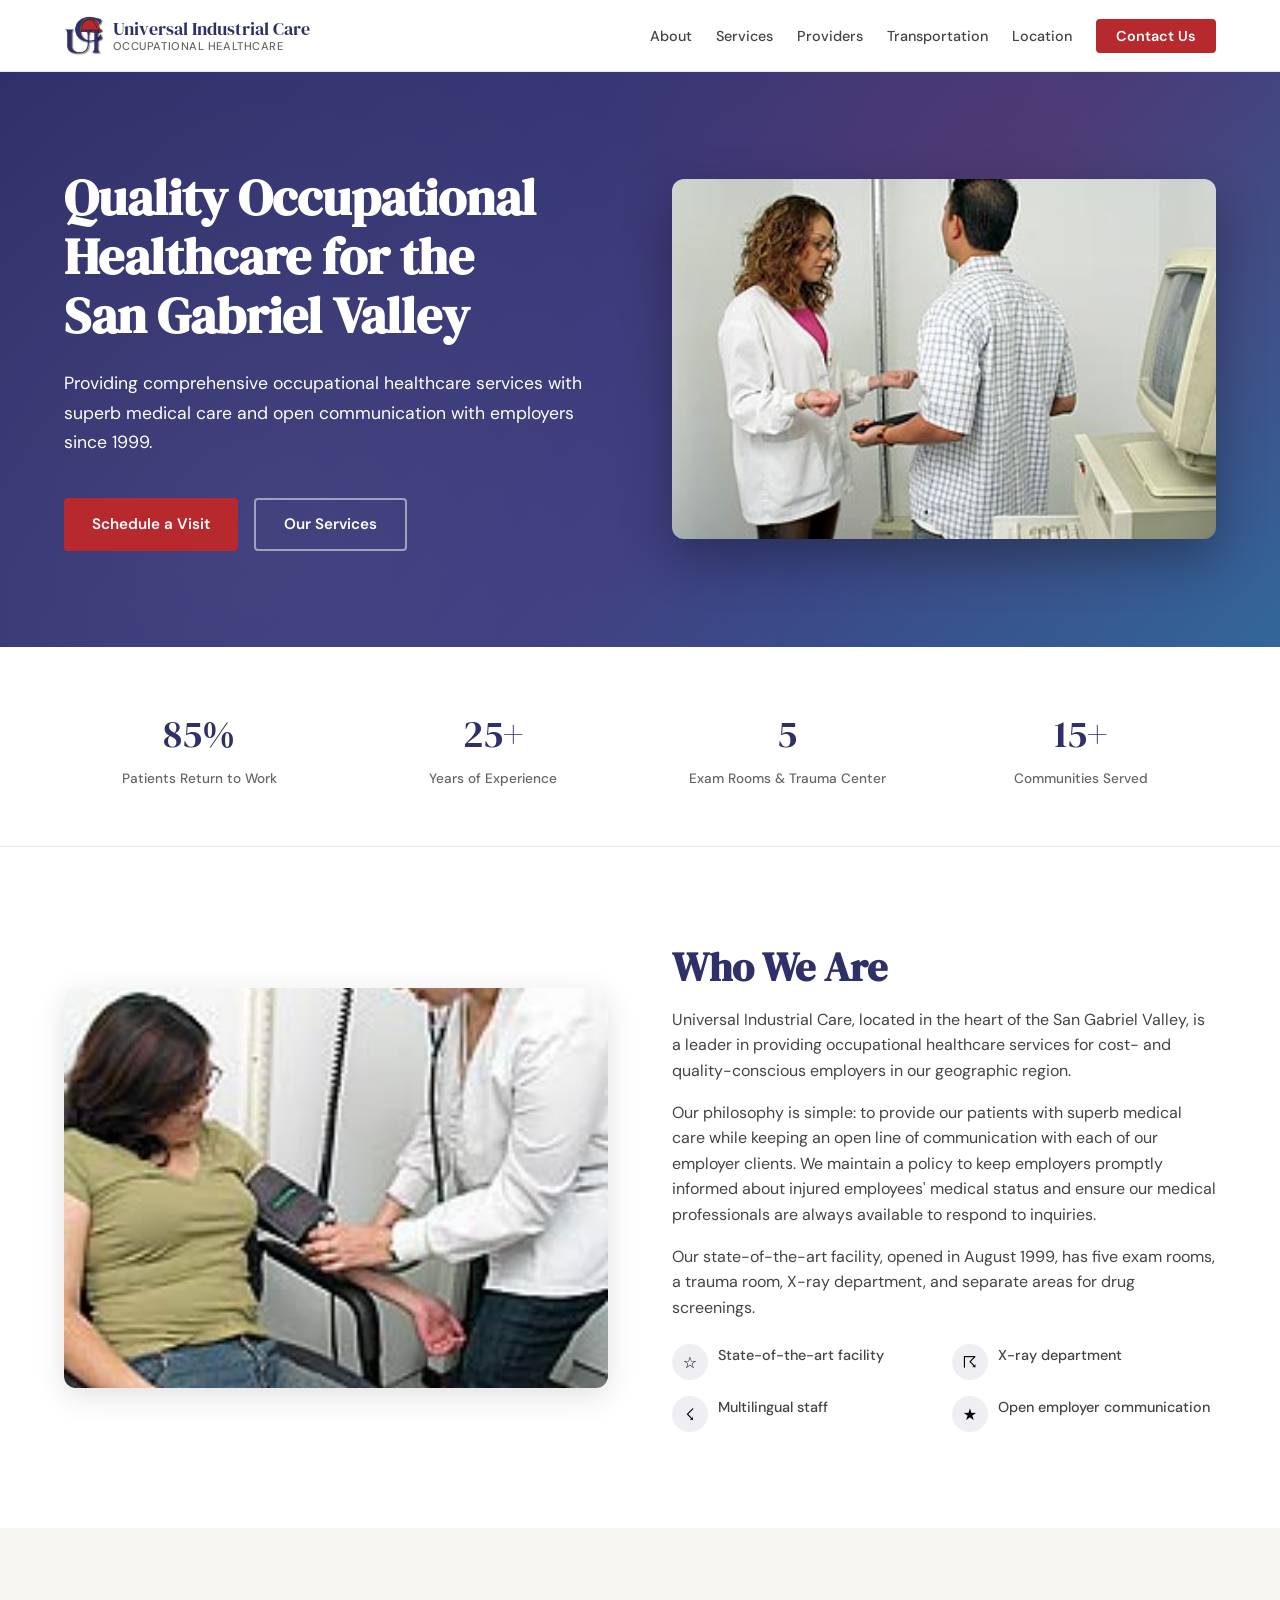
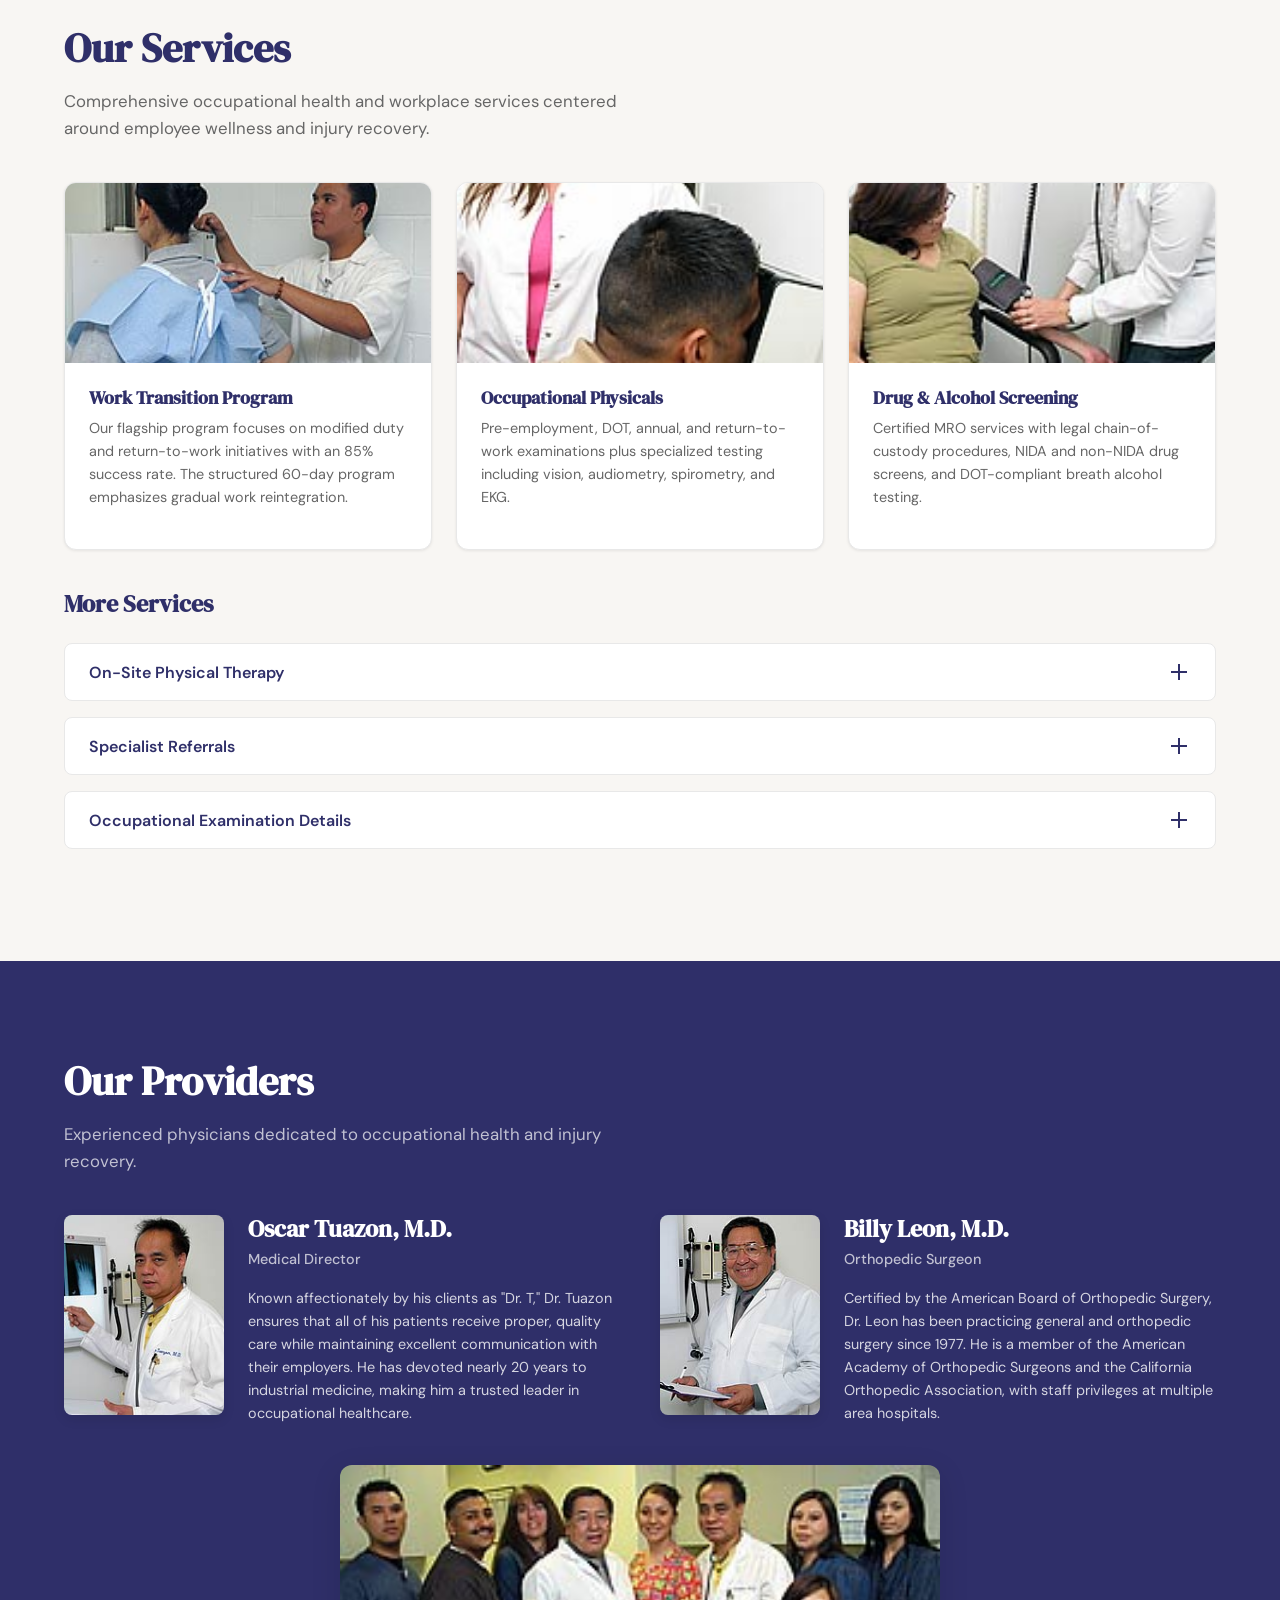
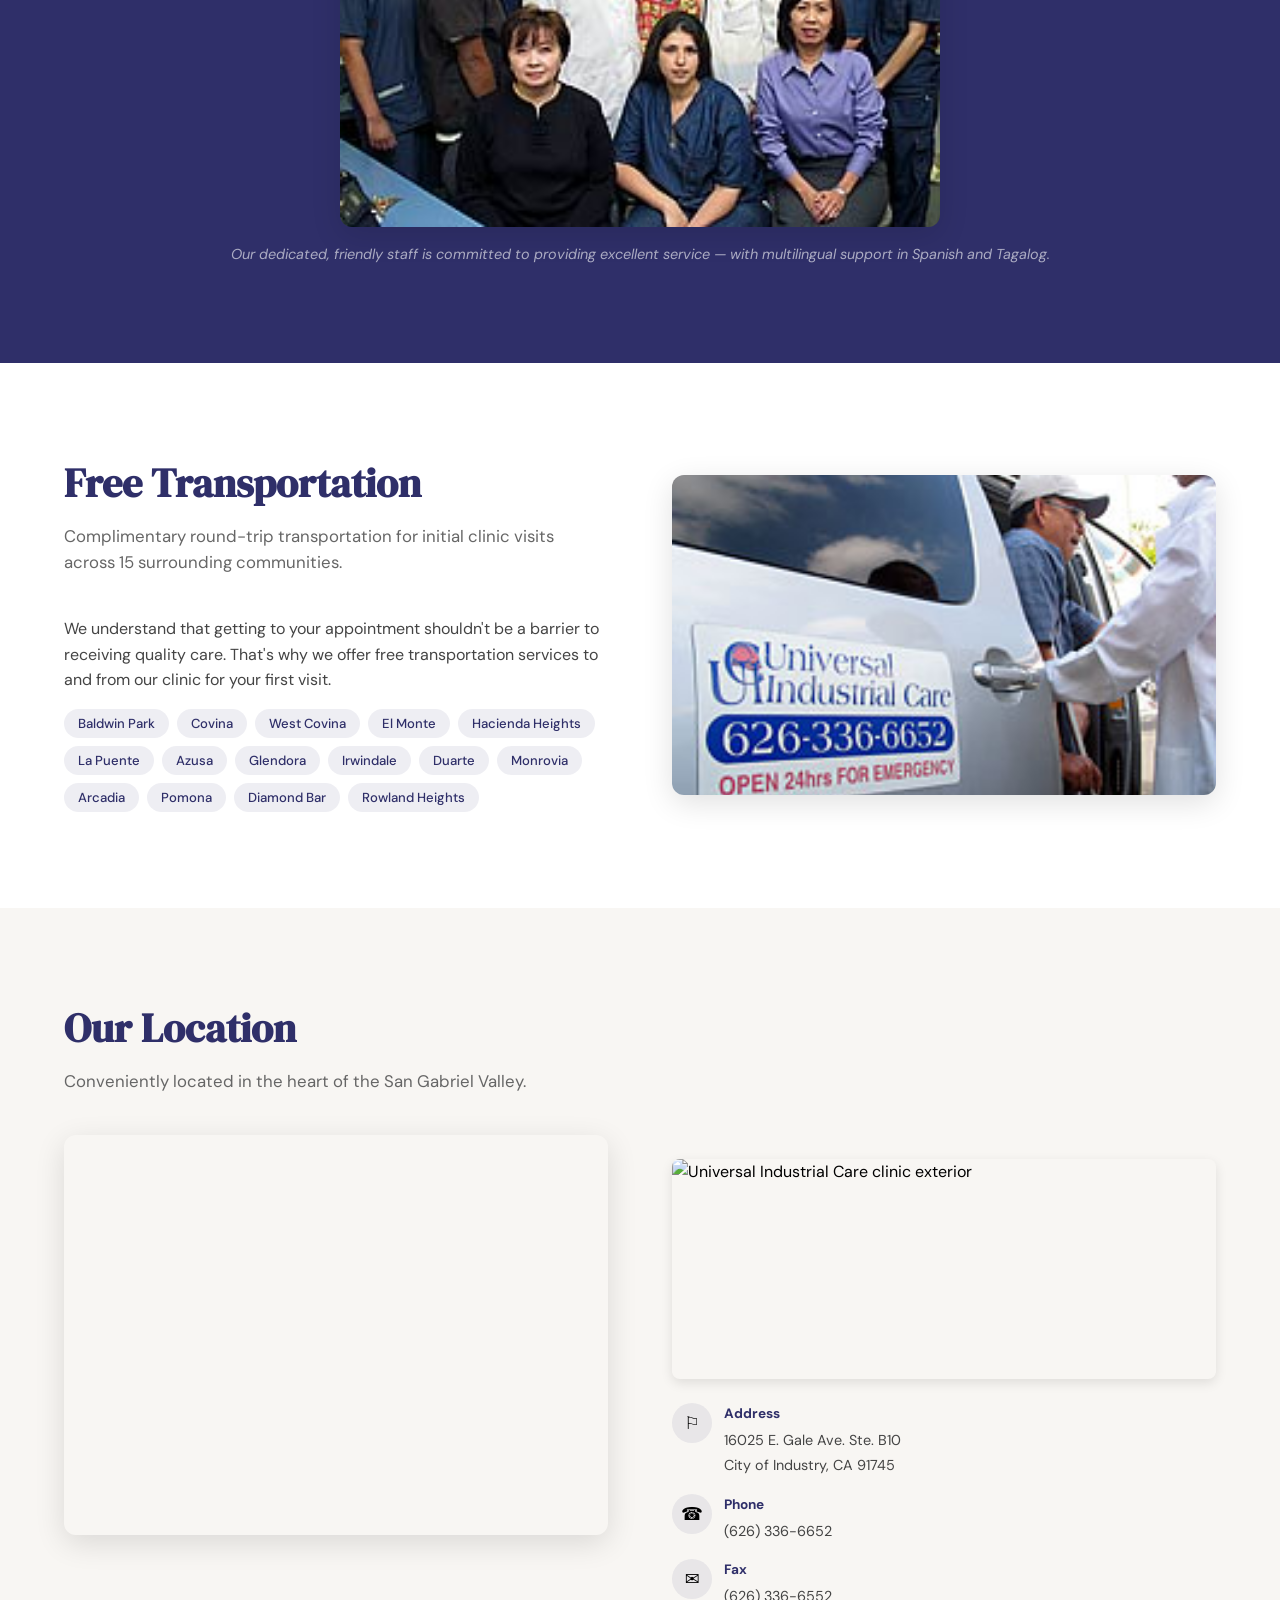
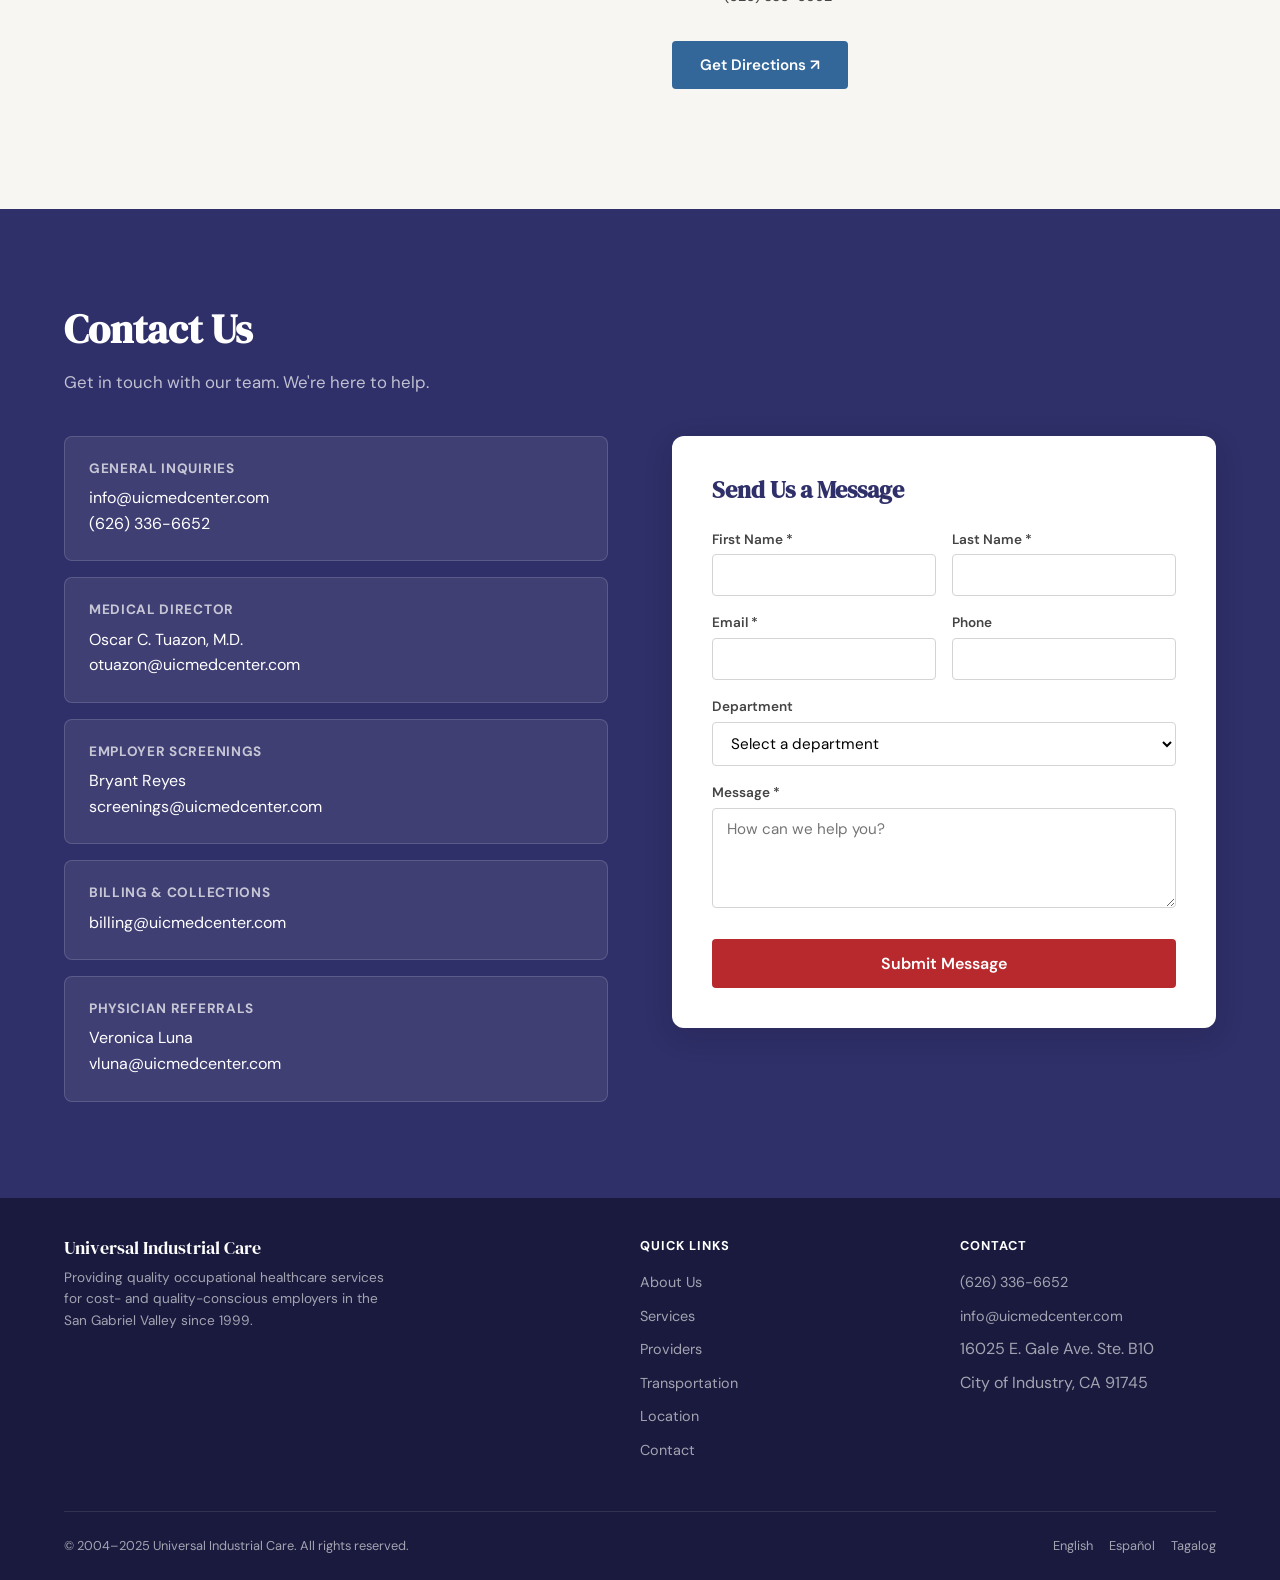
==== uic_static3/index.html @ d84a7191 "4th design" ====
<!DOCTYPE html>
<html lang="en">
<head>
  <meta charset="UTF-8">
  <meta name="viewport" content="width=device-width, initial-scale=1.0">
  <title>Universal Industrial Care | Occupational Healthcare in the San Gabriel Valley</title>
  <link rel="preconnect" href="https://fonts.googleapis.com">
  <link rel="preconnect" href="https://fonts.gstatic.com" crossorigin>
  <link href="https://fonts.googleapis.com/css2?family=DM+Serif+Display&family=DM+Sans:ital,wght@0,400;0,500;0,600;0,700;1,400&display=swap" rel="stylesheet">
  <style>
    /* ── Design Tokens ── */
    :root {
      --color-purple: #2F2F69;
      --color-purple-light: #3d3d80;
      --color-red: #B8292E;
      --color-red-hover: #9a2226;
      --color-blue: #336699;
      --color-blue-hover: #2a5580;
      --color-black: #000000;
      --color-white: #FFFFFF;
      --color-cream: #F8F6F3;
      --color-gray-50: #FAFAFA;
      --color-gray-100: #F5F5F5;
      --color-gray-200: #E8E8E8;
      --color-gray-300: #D4D4D4;
      --color-gray-600: #666666;
      --color-gray-700: #444444;

      --font-display: 'DM Serif Display', Georgia, serif;
      --font-body: 'DM Sans', system-ui, sans-serif;

      --space-xs: 0.5rem;
      --space-sm: 1rem;
      --space-md: 1.5rem;
      --space-lg: 2.5rem;
      --space-xl: 4rem;
      --space-2xl: 6rem;

      --radius-sm: 4px;
      --radius-md: 8px;
      --radius-lg: 12px;

      --shadow-sm: 0 1px 3px rgba(0,0,0,0.08);
      --shadow-md: 0 4px 12px rgba(0,0,0,0.1);
      --shadow-lg: 0 8px 30px rgba(0,0,0,0.12);

      --max-width: 1200px;
      --header-height: 72px;
    }

    /* ── Reset & Base ── */
    *, *::before, *::after { box-sizing: border-box; margin: 0; padding: 0; }

    html {
      scroll-behavior: smooth;
      scroll-padding-top: var(--header-height);
    }

    body {
      font-family: var(--font-body);
      color: var(--color-black);
      line-height: 1.6;
      background: var(--color-white);
      -webkit-font-smoothing: antialiased;
    }

    img { max-width: 100%; height: auto; display: block; }
    a { color: var(--color-blue); text-decoration: none; }
    a:hover { text-decoration: underline; }

    .container {
      max-width: var(--max-width);
      margin: 0 auto;
      padding: 0 var(--space-md);
    }

    /* ── Typography ── */
    h1, h2, h3, h4 {
      font-family: var(--font-display);
      color: var(--color-purple);
      line-height: 1.2;
    }

    h2 {
      font-size: clamp(1.75rem, 4vw, 2.5rem);
      margin-bottom: var(--space-sm);
    }

    h3 {
      font-size: clamp(1.25rem, 2.5vw, 1.5rem);
      margin-bottom: var(--space-xs);
    }

    .section-subtitle {
      color: var(--color-gray-600);
      font-size: 1.05rem;
      max-width: 600px;
      margin-bottom: var(--space-lg);
    }

    /* ── Scroll Animations ── */
    .reveal {
      opacity: 0;
      transform: translateY(24px);
      transition: opacity 0.7s ease, transform 0.7s ease;
    }

    .reveal.visible {
      opacity: 1;
      transform: translateY(0);
    }

    .reveal-delay-1 { transition-delay: 0.1s; }
    .reveal-delay-2 { transition-delay: 0.2s; }
    .reveal-delay-3 { transition-delay: 0.3s; }
    .reveal-delay-4 { transition-delay: 0.4s; }

    /* ── Header / Nav ── */
    .site-header {
      position: fixed;
      top: 0;
      left: 0;
      right: 0;
      z-index: 1000;
      background: rgba(255,255,255,0.97);
      backdrop-filter: blur(8px);
      border-bottom: 1px solid var(--color-gray-200);
      height: var(--header-height);
      transition: box-shadow 0.3s ease;
    }

    .site-header.scrolled {
      box-shadow: var(--shadow-md);
    }

    .header-inner {
      display: flex;
      align-items: center;
      justify-content: space-between;
      height: 100%;
      max-width: var(--max-width);
      margin: 0 auto;
      padding: 0 var(--space-md);
    }

    .logo {
      display: flex;
      align-items: center;
      gap: var(--space-xs);
    }

    .logo img {
      height: 40px;
      width: auto;
    }

    .logo-text {
      font-family: var(--font-display);
      color: var(--color-purple);
      font-size: 1.15rem;
      line-height: 1.2;
    }

    .logo-text span {
      display: block;
      font-family: var(--font-body);
      font-size: 0.7rem;
      color: var(--color-gray-600);
      font-weight: 500;
      letter-spacing: 0.05em;
      text-transform: uppercase;
    }

    .nav-links {
      display: flex;
      list-style: none;
      gap: var(--space-md);
      align-items: center;
    }

    .nav-links a {
      font-size: 0.9rem;
      font-weight: 500;
      color: var(--color-gray-700);
      text-decoration: none;
      position: relative;
      padding: 4px 0;
      transition: color 0.2s;
    }

    .nav-links a::after {
      content: '';
      position: absolute;
      bottom: -2px;
      left: 0;
      width: 0;
      height: 2px;
      background: var(--color-purple);
      transition: width 0.3s ease;
    }

    .nav-links a:hover { color: var(--color-purple); text-decoration: none; }
    .nav-links a:hover::after { width: 100%; }

    .nav-cta {
      background: var(--color-red) !important;
      color: var(--color-white) !important;
      padding: 8px 20px !important;
      border-radius: var(--radius-sm);
      font-weight: 600 !important;
      transition: background 0.2s !important;
    }

    .nav-cta::after { display: none !important; }
    .nav-cta:hover { background: var(--color-red-hover) !important; }

    /* Mobile Nav Toggle */
    .nav-toggle {
      display: none;
      background: none;
      border: none;
      cursor: pointer;
      padding: 8px;
      flex-direction: column;
      gap: 5px;
    }

    .nav-toggle span {
      width: 24px;
      height: 2px;
      background: var(--color-purple);
      transition: all 0.3s ease;
      display: block;
    }

    .nav-toggle.active span:nth-child(1) { transform: rotate(45deg) translate(5px, 5px); }
    .nav-toggle.active span:nth-child(2) { opacity: 0; }
    .nav-toggle.active span:nth-child(3) { transform: rotate(-45deg) translate(5px, -5px); }

    /* ── Hero ── */
    .hero {
      margin-top: var(--header-height);
      background: linear-gradient(135deg, var(--color-purple) 0%, var(--color-purple-light) 60%, var(--color-blue) 100%);
      color: var(--color-white);
      padding: var(--space-2xl) 0;
      position: relative;
      overflow: hidden;
      min-height: 520px;
      display: flex;
      align-items: center;
    }

    .hero::before {
      content: '';
      position: absolute;
      inset: 0;
      background:
        radial-gradient(circle at 20% 80%, rgba(255,255,255,0.05) 0%, transparent 50%),
        radial-gradient(circle at 80% 20%, rgba(184,41,46,0.15) 0%, transparent 40%);
    }

    .hero-grid {
      display: grid;
      grid-template-columns: 1fr 1fr;
      gap: var(--space-xl);
      align-items: center;
      position: relative;
      z-index: 1;
    }

    .hero h1 {
      font-size: clamp(2rem, 5vw, 3.2rem);
      color: var(--color-white);
      margin-bottom: var(--space-md);
      line-height: 1.15;
    }

    .hero p {
      font-size: 1.1rem;
      opacity: 0.9;
      line-height: 1.7;
      margin-bottom: var(--space-lg);
      max-width: 520px;
    }

    .hero-buttons {
      display: flex;
      gap: var(--space-sm);
      flex-wrap: wrap;
    }

    .btn {
      display: inline-flex;
      align-items: center;
      gap: 8px;
      padding: 12px 28px;
      border-radius: var(--radius-sm);
      font-family: var(--font-body);
      font-size: 0.95rem;
      font-weight: 600;
      cursor: pointer;
      border: none;
      text-decoration: none;
      transition: background 0.2s, transform 0.15s, box-shadow 0.2s;
    }

    .btn:hover { text-decoration: none; transform: translateY(-1px); }
    .btn:active { transform: translateY(0); }

    .btn-red {
      background: var(--color-red);
      color: var(--color-white);
    }
    .btn-red:hover { background: var(--color-red-hover); box-shadow: 0 4px 14px rgba(184,41,46,0.35); }

    .btn-outline {
      background: transparent;
      color: var(--color-white);
      border: 2px solid rgba(255,255,255,0.5);
    }
    .btn-outline:hover { border-color: var(--color-white); background: rgba(255,255,255,0.1); }

    .btn-blue {
      background: var(--color-blue);
      color: var(--color-white);
    }
    .btn-blue:hover { background: var(--color-blue-hover); box-shadow: 0 4px 14px rgba(51,102,153,0.35); }

    .hero-image {
      border-radius: var(--radius-lg);
      overflow: hidden;
      box-shadow: 0 20px 50px rgba(0,0,0,0.3);
    }

    .hero-image img {
      width: 100%;
      height: 360px;
      object-fit: cover;
    }

    /* ── Stats Bar ── */
    .stats-bar {
      background: var(--color-white);
      padding: var(--space-lg) 0;
      border-bottom: 1px solid var(--color-gray-200);
    }

    .stats-grid {
      display: grid;
      grid-template-columns: repeat(4, 1fr);
      gap: var(--space-md);
      text-align: center;
    }

    .stat-item {
      padding: var(--space-sm);
    }

    .stat-number {
      font-family: var(--font-display);
      font-size: clamp(1.75rem, 3vw, 2.5rem);
      color: var(--color-purple);
    }

    .stat-label {
      font-size: 0.85rem;
      color: var(--color-gray-600);
      margin-top: 4px;
      font-weight: 500;
    }

    /* ── Sections ── */
    section {
      padding: var(--space-2xl) 0;
    }

    .section-cream { background: var(--color-cream); }
    .section-white { background: var(--color-white); }
    .section-dark {
      background: var(--color-purple);
      color: var(--color-white);
    }
    .section-dark h2, .section-dark h3 { color: var(--color-white); }
    .section-dark .section-subtitle { color: rgba(255,255,255,0.7); }

    /* ── About ── */
    .about-grid {
      display: grid;
      grid-template-columns: 1fr 1fr;
      gap: var(--space-xl);
      align-items: center;
    }

    .about-image {
      border-radius: var(--radius-lg);
      overflow: hidden;
      box-shadow: var(--shadow-lg);
    }

    .about-image img {
      width: 100%;
      height: 400px;
      object-fit: cover;
    }

    .about-text p {
      margin-bottom: var(--space-sm);
      color: var(--color-gray-700);
    }

    .about-features {
      display: grid;
      grid-template-columns: 1fr 1fr;
      gap: var(--space-sm);
      margin-top: var(--space-md);
    }

    .about-feature {
      display: flex;
      align-items: flex-start;
      gap: 10px;
    }

    .about-feature-icon {
      width: 36px;
      height: 36px;
      border-radius: 50%;
      background: rgba(47,47,105,0.08);
      display: flex;
      align-items: center;
      justify-content: center;
      flex-shrink: 0;
      font-size: 1rem;
    }

    .about-feature-text {
      font-size: 0.9rem;
      font-weight: 500;
      color: var(--color-gray-700);
    }

    /* ── Services ── */
    .services-grid {
      display: grid;
      grid-template-columns: repeat(3, 1fr);
      gap: var(--space-md);
    }

    .service-card {
      background: var(--color-white);
      border-radius: var(--radius-lg);
      overflow: hidden;
      box-shadow: var(--shadow-sm);
      border: 1px solid var(--color-gray-200);
      transition: box-shadow 0.3s, transform 0.3s;
    }

    .service-card:hover {
      box-shadow: var(--shadow-lg);
      transform: translateY(-4px);
    }

    .service-card-image {
      height: 180px;
      overflow: hidden;
    }

    .service-card-image img {
      width: 100%;
      height: 100%;
      object-fit: cover;
      transition: transform 0.5s ease;
    }

    .service-card:hover .service-card-image img {
      transform: scale(1.05);
    }

    .service-card-body {
      padding: var(--space-md);
    }

    .service-card h3 {
      font-size: 1.15rem;
    }

    .service-card p {
      font-size: 0.9rem;
      color: var(--color-gray-600);
      margin-bottom: var(--space-sm);
    }

    /* Expandable Sections */
    .expandable {
      border: 1px solid var(--color-gray-200);
      border-radius: var(--radius-md);
      margin-bottom: var(--space-sm);
      background: var(--color-white);
      overflow: hidden;
    }

    .expandable-header {
      display: flex;
      align-items: center;
      justify-content: space-between;
      padding: var(--space-sm) var(--space-md);
      cursor: pointer;
      background: none;
      border: none;
      width: 100%;
      text-align: left;
      font-family: var(--font-body);
      font-size: 1rem;
      font-weight: 600;
      color: var(--color-purple);
      transition: background 0.2s;
    }

    .expandable-header:hover {
      background: var(--color-gray-50);
    }

    .expandable-header:focus-visible {
      outline: 2px solid var(--color-blue);
      outline-offset: -2px;
    }

    .expand-icon {
      width: 24px;
      height: 24px;
      position: relative;
      flex-shrink: 0;
    }

    .expand-icon::before,
    .expand-icon::after {
      content: '';
      position: absolute;
      background: var(--color-purple);
      transition: transform 0.3s ease;
    }

    .expand-icon::before {
      top: 50%;
      left: 4px;
      right: 4px;
      height: 2px;
      transform: translateY(-50%);
    }

    .expand-icon::after {
      left: 50%;
      top: 4px;
      bottom: 4px;
      width: 2px;
      transform: translateX(-50%);
    }

    .expandable.open .expand-icon::after {
      transform: translateX(-50%) rotate(90deg);
      opacity: 0;
    }

    .expandable-content {
      max-height: 0;
      overflow: hidden;
      transition: max-height 0.4s ease;
    }

    .expandable-content-inner {
      padding: 0 var(--space-md) var(--space-md);
      font-size: 0.9rem;
      color: var(--color-gray-700);
      line-height: 1.7;
    }

    .expandable-content-inner ul {
      padding-left: var(--space-md);
      margin-top: var(--space-xs);
    }

    .expandable-content-inner li {
      margin-bottom: 4px;
    }

    /* ── Providers ── */
    .providers-grid {
      display: grid;
      grid-template-columns: repeat(2, 1fr);
      gap: var(--space-lg);
    }

    .provider-card {
      display: flex;
      gap: var(--space-md);
      align-items: flex-start;
    }

    .provider-photo {
      width: 160px;
      height: 200px;
      border-radius: var(--radius-md);
      overflow: hidden;
      flex-shrink: 0;
      box-shadow: var(--shadow-md);
    }

    .provider-photo img {
      width: 100%;
      height: 100%;
      object-fit: cover;
    }

    .provider-info h3 {
      color: var(--color-white);
      margin-bottom: 4px;
    }

    .provider-title {
      color: rgba(255,255,255,0.7);
      font-size: 0.9rem;
      font-weight: 500;
      margin-bottom: var(--space-sm);
    }

    .provider-bio {
      font-size: 0.9rem;
      color: rgba(255,255,255,0.8);
      line-height: 1.6;
    }

    /* ── Transportation ── */
    .transport-section {
      display: grid;
      grid-template-columns: 1fr 1fr;
      gap: var(--space-xl);
      align-items: center;
    }

    .transport-image {
      border-radius: var(--radius-lg);
      overflow: hidden;
      box-shadow: var(--shadow-lg);
    }

    .transport-image img {
      width: 100%;
      height: 320px;
      object-fit: cover;
    }

    .community-tags {
      display: flex;
      flex-wrap: wrap;
      gap: 8px;
      margin-top: var(--space-sm);
    }

    .community-tag {
      background: rgba(47,47,105,0.08);
      color: var(--color-purple);
      padding: 4px 14px;
      border-radius: 20px;
      font-size: 0.82rem;
      font-weight: 500;
    }

    /* ── Location ── */
    .location-grid {
      display: grid;
      grid-template-columns: 1fr 1fr;
      gap: var(--space-xl);
      align-items: start;
    }

    .map-wrapper {
      border-radius: var(--radius-lg);
      overflow: hidden;
      box-shadow: var(--shadow-lg);
      height: 400px;
    }

    .map-wrapper iframe {
      width: 100%;
      height: 100%;
      border: 0;
    }

    .location-details {
      padding: var(--space-md) 0;
    }

    .location-clinic-photo {
      border-radius: var(--radius-md);
      overflow: hidden;
      margin-bottom: var(--space-md);
      box-shadow: var(--shadow-md);
    }

    .location-clinic-photo img {
      width: 100%;
      height: 220px;
      object-fit: cover;
    }

    .location-info-item {
      display: flex;
      gap: 12px;
      margin-bottom: var(--space-sm);
      align-items: flex-start;
    }

    .location-icon {
      width: 40px;
      height: 40px;
      border-radius: 50%;
      background: rgba(47,47,105,0.08);
      display: flex;
      align-items: center;
      justify-content: center;
      flex-shrink: 0;
      font-size: 1.1rem;
    }

    .location-info-item strong {
      display: block;
      font-size: 0.85rem;
      color: var(--color-purple);
      margin-bottom: 2px;
    }

    .location-info-item span,
    .location-info-item a {
      font-size: 0.9rem;
      color: var(--color-gray-700);
    }

    /* ── Contact Form ── */
    .contact-grid {
      display: grid;
      grid-template-columns: 1fr 1fr;
      gap: var(--space-xl);
      align-items: start;
    }

    .contact-info-cards {
      display: grid;
      gap: var(--space-sm);
    }

    .contact-info-card {
      background: rgba(255,255,255,0.08);
      border: 1px solid rgba(255,255,255,0.15);
      border-radius: var(--radius-md);
      padding: var(--space-md);
    }

    .contact-info-card h4 {
      color: var(--color-white);
      font-family: var(--font-body);
      font-size: 0.85rem;
      text-transform: uppercase;
      letter-spacing: 0.05em;
      margin-bottom: 8px;
      opacity: 0.7;
    }

    .contact-info-card p,
    .contact-info-card a {
      color: var(--color-white);
      font-size: 1rem;
    }

    .contact-info-card a:hover {
      color: rgba(255,255,255,0.8);
    }

    .contact-form {
      background: var(--color-white);
      border-radius: var(--radius-lg);
      padding: var(--space-lg);
      box-shadow: var(--shadow-lg);
    }

    .contact-form h3 {
      color: var(--color-purple);
      margin-bottom: var(--space-md);
    }

    .form-group {
      margin-bottom: var(--space-sm);
    }

    .form-group label {
      display: block;
      font-size: 0.85rem;
      font-weight: 600;
      color: var(--color-gray-700);
      margin-bottom: 4px;
    }

    .form-group input,
    .form-group select,
    .form-group textarea {
      width: 100%;
      padding: 10px 14px;
      border: 1px solid var(--color-gray-300);
      border-radius: var(--radius-sm);
      font-family: var(--font-body);
      font-size: 0.95rem;
      color: var(--color-black);
      background: var(--color-white);
      transition: border-color 0.2s, box-shadow 0.2s;
    }

    .form-group input:focus,
    .form-group select:focus,
    .form-group textarea:focus {
      outline: none;
      border-color: var(--color-blue);
      box-shadow: 0 0 0 3px rgba(51,102,153,0.15);
    }

    .form-group textarea {
      resize: vertical;
      min-height: 100px;
    }

    .form-row {
      display: grid;
      grid-template-columns: 1fr 1fr;
      gap: var(--space-sm);
    }

    .contact-form .btn-red {
      width: 100%;
      justify-content: center;
      padding: 14px;
      font-size: 1rem;
      margin-top: var(--space-xs);
    }

    /* ── Footer ── */
    .site-footer {
      background: #1a1a3e;
      color: rgba(255,255,255,0.6);
      padding: var(--space-lg) 0 var(--space-md);
    }

    .footer-grid {
      display: grid;
      grid-template-columns: 2fr 1fr 1fr;
      gap: var(--space-xl);
      margin-bottom: var(--space-lg);
    }

    .footer-brand .logo-text {
      color: var(--color-white);
      font-size: 1.1rem;
      margin-bottom: var(--space-xs);
    }

    .footer-brand p {
      font-size: 0.85rem;
      line-height: 1.6;
      max-width: 320px;
    }

    .footer-col h4 {
      color: var(--color-white);
      font-family: var(--font-body);
      font-size: 0.8rem;
      text-transform: uppercase;
      letter-spacing: 0.08em;
      margin-bottom: var(--space-sm);
    }

    .footer-col ul { list-style: none; }

    .footer-col li { margin-bottom: 8px; }

    .footer-col a {
      color: rgba(255,255,255,0.6);
      font-size: 0.9rem;
      transition: color 0.2s;
    }

    .footer-col a:hover { color: var(--color-white); text-decoration: none; }

    .footer-bottom {
      border-top: 1px solid rgba(255,255,255,0.1);
      padding-top: var(--space-md);
      display: flex;
      justify-content: space-between;
      align-items: center;
      font-size: 0.8rem;
    }

    .footer-languages {
      display: flex;
      gap: var(--space-sm);
      font-size: 0.8rem;
    }

    /* ── Team photo ── */
    .team-photo {
      margin-top: var(--space-lg);
      border-radius: var(--radius-lg);
      overflow: hidden;
      box-shadow: var(--shadow-lg);
      max-width: 600px;
      margin-left: auto;
      margin-right: auto;
    }

    .team-photo img {
      width: 100%;
      object-fit: cover;
    }

    .team-caption {
      text-align: center;
      margin-top: var(--space-sm);
      color: rgba(255,255,255,0.6);
      font-size: 0.9rem;
      font-style: italic;
    }

    /* ── Skip Link ── */
    .skip-link {
      position: absolute;
      top: -100%;
      left: var(--space-sm);
      background: var(--color-purple);
      color: var(--color-white);
      padding: 8px 16px;
      border-radius: var(--radius-sm);
      z-index: 9999;
      font-weight: 600;
    }

    .skip-link:focus {
      top: var(--space-xs);
    }

    /* ── Responsive ── */
    @media (max-width: 900px) {
      .hero-grid,
      .about-grid,
      .providers-grid,
      .transport-section,
      .location-grid,
      .contact-grid,
      .footer-grid {
        grid-template-columns: 1fr;
      }

      .services-grid {
        grid-template-columns: 1fr 1fr;
      }

      .stats-grid {
        grid-template-columns: repeat(2, 1fr);
      }

      .hero-image { order: -1; }

      .hero-image img { height: 260px; }

      .provider-card {
        flex-direction: column;
        align-items: center;
        text-align: center;
      }

      .provider-photo {
        width: 140px;
        height: 180px;
      }
    }

    @media (max-width: 640px) {
      :root {
        --space-2xl: 3.5rem;
        --header-height: 64px;
      }

      .nav-links {
        display: none;
        position: absolute;
        top: var(--header-height);
        left: 0;
        right: 0;
        background: var(--color-white);
        flex-direction: column;
        padding: var(--space-md);
        gap: var(--space-sm);
        border-bottom: 1px solid var(--color-gray-200);
        box-shadow: var(--shadow-md);
      }

      .nav-links.open { display: flex; }

      .nav-toggle { display: flex; }

      .services-grid {
        grid-template-columns: 1fr;
      }

      .stats-grid {
        grid-template-columns: 1fr 1fr;
      }

      .form-row {
        grid-template-columns: 1fr;
      }

      .about-features {
        grid-template-columns: 1fr;
      }

      .hero { min-height: auto; padding: var(--space-xl) 0; }
      .hero h1 { font-size: 1.75rem; }

      .footer-bottom {
        flex-direction: column;
        gap: var(--space-xs);
        text-align: center;
      }
    }
  </style>
</head>
<body>

<a href="#main" class="skip-link">Skip to main content</a>

<!-- ── Header ── -->
<header class="site-header" role="banner">
  <div class="header-inner">
    <a href="#" class="logo" aria-label="Universal Industrial Care - Home">
      <img src="images/uic_logo.gif" alt="UIC Logo" width="40" height="40">
      <div class="logo-text">
        Universal Industrial Care
        <span>Occupational Healthcare</span>
      </div>
    </a>
    <button class="nav-toggle" aria-label="Toggle navigation" aria-expanded="false">
      <span></span><span></span><span></span>
    </button>
    <nav aria-label="Main navigation">
      <ul class="nav-links" role="list">
        <li><a href="#about">About</a></li>
        <li><a href="#services">Services</a></li>
        <li><a href="#providers">Providers</a></li>
        <li><a href="#transportation">Transportation</a></li>
        <li><a href="#location">Location</a></li>
        <li><a href="#contact" class="nav-cta">Contact Us</a></li>
      </ul>
    </nav>
  </div>
</header>

<!-- ── Hero ── -->
<main id="main">
<section class="hero" aria-label="Welcome">
  <div class="container">
    <div class="hero-grid">
      <div>
        <h1 class="reveal">Quality Occupational Healthcare for the San&nbsp;Gabriel&nbsp;Valley</h1>
        <p class="reveal reveal-delay-1">Providing comprehensive occupational healthcare services with superb medical care and open communication with employers since 1999.</p>
        <div class="hero-buttons reveal reveal-delay-2">
          <a href="#contact" class="btn btn-red">Schedule a Visit</a>
          <a href="#services" class="btn btn-outline">Our Services</a>
        </div>
      </div>
      <div class="hero-image reveal reveal-delay-2">
        <img src="images/clinic_4r.jpg" alt="Medical professional assisting a patient at Universal Industrial Care">
      </div>
    </div>
  </div>
</section>

<!-- ── Stats ── -->
<div class="stats-bar" aria-label="Key statistics">
  <div class="container">
    <div class="stats-grid">
      <div class="stat-item reveal">
        <div class="stat-number">85%</div>
        <div class="stat-label">Patients Return to Work</div>
      </div>
      <div class="stat-item reveal reveal-delay-1">
        <div class="stat-number">25+</div>
        <div class="stat-label">Years of Experience</div>
      </div>
      <div class="stat-item reveal reveal-delay-2">
        <div class="stat-number">5</div>
        <div class="stat-label">Exam Rooms &amp; Trauma Center</div>
      </div>
      <div class="stat-item reveal reveal-delay-3">
        <div class="stat-number">15+</div>
        <div class="stat-label">Communities Served</div>
      </div>
    </div>
  </div>
</div>

<!-- ── About ── -->
<section id="about" class="section-white" aria-labelledby="about-heading">
  <div class="container">
    <div class="about-grid">
      <div class="about-image reveal">
        <img src="images/services_1.jpg" alt="Healthcare professional taking a patient's blood pressure">
      </div>
      <div class="about-text">
        <h2 id="about-heading" class="reveal">Who We Are</h2>
        <p class="reveal reveal-delay-1">Universal Industrial Care, located in the heart of the San Gabriel Valley, is a leader in providing occupational healthcare services for cost- and quality-conscious employers in our geographic region.</p>
        <p class="reveal reveal-delay-2">Our philosophy is simple: to provide our patients with superb medical care while keeping an open line of communication with each of our employer clients. We maintain a policy to keep employers promptly informed about injured employees' medical status and ensure our medical professionals are always available to respond to inquiries.</p>
        <p class="reveal reveal-delay-2">Our state-of-the-art facility, opened in August 1999, has five exam rooms, a trauma room, X-ray department, and separate areas for drug screenings.</p>
        <div class="about-features reveal reveal-delay-3">
          <div class="about-feature">
            <div class="about-feature-icon" aria-hidden="true">&#9734;</div>
            <div class="about-feature-text">State-of-the-art facility</div>
          </div>
          <div class="about-feature">
            <div class="about-feature-icon" aria-hidden="true">&#9736;</div>
            <div class="about-feature-text">X-ray department</div>
          </div>
          <div class="about-feature">
            <div class="about-feature-icon" aria-hidden="true">&#9735;</div>
            <div class="about-feature-text">Multilingual staff</div>
          </div>
          <div class="about-feature">
            <div class="about-feature-icon" aria-hidden="true">&#9733;</div>
            <div class="about-feature-text">Open employer communication</div>
          </div>
        </div>
      </div>
    </div>
  </div>
</section>

<!-- ── Services ── -->
<section id="services" class="section-cream" aria-labelledby="services-heading">
  <div class="container">
    <h2 id="services-heading" class="reveal">Our Services</h2>
    <p class="section-subtitle reveal reveal-delay-1">Comprehensive occupational health and workplace services centered around employee wellness and injury recovery.</p>

    <div class="services-grid">
      <div class="service-card reveal">
        <div class="service-card-image">
          <img src="images/services_2.jpg" alt="Physical therapy and patient examination">
        </div>
        <div class="service-card-body">
          <h3>Work Transition Program</h3>
          <p>Our flagship program focuses on modified duty and return-to-work initiatives with an 85% success rate. The structured 60-day program emphasizes gradual work reintegration.</p>
        </div>
      </div>
      <div class="service-card reveal reveal-delay-1">
        <div class="service-card-image">
          <img src="images/services_3.jpg" alt="Medical examination and consultation">
        </div>
        <div class="service-card-body">
          <h3>Occupational Physicals</h3>
          <p>Pre-employment, DOT, annual, and return-to-work examinations plus specialized testing including vision, audiometry, spirometry, and EKG.</p>
        </div>
      </div>
      <div class="service-card reveal reveal-delay-2">
        <div class="service-card-image">
          <img src="images/services_1.jpg" alt="Clinical health screening">
        </div>
        <div class="service-card-body">
          <h3>Drug &amp; Alcohol Screening</h3>
          <p>Certified MRO services with legal chain-of-custody procedures, NIDA and non-NIDA drug screens, and DOT-compliant breath alcohol testing.</p>
        </div>
      </div>
    </div>

    <div style="margin-top: var(--space-lg);">
      <h3 class="reveal" style="margin-bottom: var(--space-md);">More Services</h3>

      <div class="expandable reveal">
        <button class="expandable-header" aria-expanded="false">
          <span>On-Site Physical Therapy</span>
          <span class="expand-icon" aria-hidden="true"></span>
        </button>
        <div class="expandable-content" role="region">
          <div class="expandable-content-inner">
            A complete physical therapy facility operates at our location, providing patients with convenient access to rehabilitation services without the need for offsite referrals. Our therapists work closely with our physicians to create customized recovery plans.
          </div>
        </div>
      </div>

      <div class="expandable reveal reveal-delay-1">
        <button class="expandable-header" aria-expanded="false">
          <span>Specialist Referrals</span>
          <span class="expand-icon" aria-hidden="true"></span>
        </button>
        <div class="expandable-content" role="region">
          <div class="expandable-content-inner">
            We maintain relationships with medical professionals across multiple disciplines to ensure comprehensive care:
            <ul>
              <li>General Surgery</li>
              <li>Internal Medicine</li>
              <li>Neurology</li>
              <li>Obstetrics &amp; Gynecology</li>
              <li>Ophthalmology</li>
              <li>Orthopedics</li>
              <li>Physical &amp; Medical Rehabilitation</li>
              <li>Podiatry</li>
              <li>Reconstructive Surgery</li>
            </ul>
          </div>
        </div>
      </div>

      <div class="expandable reveal reveal-delay-2">
        <button class="expandable-header" aria-expanded="false">
          <span>Occupational Examination Details</span>
          <span class="expand-icon" aria-hidden="true"></span>
        </button>
        <div class="expandable-content" role="region">
          <div class="expandable-content-inner">
            Our occupational physicals include a wide range of assessments:
            <ul>
              <li>Pre-employment examinations</li>
              <li>Basic physical examinations</li>
              <li>DOT examinations</li>
              <li>Annual examinations</li>
              <li>Return-to-work examinations</li>
              <li>Vision evaluations</li>
              <li>Audiometry (hearing tests)</li>
              <li>Spirometry (lung function tests)</li>
              <li>EKG (heart monitoring)</li>
              <li>Respiratory fit testing</li>
              <li>Asbestos-related X-rays</li>
              <li>Carpal tunnel assessments</li>
            </ul>
          </div>
        </div>
      </div>
    </div>
  </div>
</section>

<!-- ── Providers ── -->
<section id="providers" class="section-dark" aria-labelledby="providers-heading">
  <div class="container">
    <h2 id="providers-heading" class="reveal">Our Providers</h2>
    <p class="section-subtitle reveal reveal-delay-1">Experienced physicians dedicated to occupational health and injury recovery.</p>

    <div class="providers-grid">
      <div class="provider-card reveal">
        <div class="provider-photo">
          <img src="images/OTuazon.jpg" alt="Dr. Oscar Tuazon examining an X-ray">
        </div>
        <div class="provider-info">
          <h3>Oscar Tuazon, M.D.</h3>
          <div class="provider-title">Medical Director</div>
          <p class="provider-bio">Known affectionately by his clients as "Dr. T," Dr. Tuazon ensures that all of his patients receive proper, quality care while maintaining excellent communication with their employers. He has devoted nearly 20 years to industrial medicine, making him a trusted leader in occupational healthcare.</p>
        </div>
      </div>

      <div class="provider-card reveal reveal-delay-1">
        <div class="provider-photo">
          <img src="images/Leon.jpg" alt="Dr. Billy Leon in clinic">
        </div>
        <div class="provider-info">
          <h3>Billy Leon, M.D.</h3>
          <div class="provider-title">Orthopedic Surgeon</div>
          <p class="provider-bio">Certified by the American Board of Orthopedic Surgery, Dr. Leon has been practicing general and orthopedic surgery since 1977. He is a member of the American Academy of Orthopedic Surgeons and the California Orthopedic Association, with staff privileges at multiple area hospitals.</p>
        </div>
      </div>
    </div>

    <div class="team-photo reveal">
      <img src="images/Group-2004-03-17.jpg" alt="The Universal Industrial Care team">
    </div>
    <p class="team-caption reveal reveal-delay-1">Our dedicated, friendly staff is committed to providing excellent service &mdash; with multilingual support in Spanish and Tagalog.</p>
  </div>
</section>

<!-- ── Transportation ── -->
<section id="transportation" class="section-white" aria-labelledby="transport-heading">
  <div class="container">
    <div class="transport-section">
      <div>
        <h2 id="transport-heading" class="reveal">Free Transportation</h2>
        <p class="section-subtitle reveal reveal-delay-1">Complimentary round-trip transportation for initial clinic visits across 15 surrounding communities.</p>
        <p class="reveal reveal-delay-2" style="color: var(--color-gray-700); margin-bottom: var(--space-sm);">We understand that getting to your appointment shouldn't be a barrier to receiving quality care. That's why we offer free transportation services to and from our clinic for your first visit.</p>
        <div class="community-tags reveal reveal-delay-3">
          <span class="community-tag">Baldwin Park</span>
          <span class="community-tag">Covina</span>
          <span class="community-tag">West Covina</span>
          <span class="community-tag">El Monte</span>
          <span class="community-tag">Hacienda Heights</span>
          <span class="community-tag">La Puente</span>
          <span class="community-tag">Azusa</span>
          <span class="community-tag">Glendora</span>
          <span class="community-tag">Irwindale</span>
          <span class="community-tag">Duarte</span>
          <span class="community-tag">Monrovia</span>
          <span class="community-tag">Arcadia</span>
          <span class="community-tag">Pomona</span>
          <span class="community-tag">Diamond Bar</span>
          <span class="community-tag">Rowland Heights</span>
        </div>
      </div>
      <div class="transport-image reveal reveal-delay-2">
        <img src="images/transport.jpg" alt="UIC complimentary transportation van with the phone number 626-336-6652">
      </div>
    </div>
  </div>
</section>

<!-- ── Location ── -->
<section id="location" class="section-cream" aria-labelledby="location-heading">
  <div class="container">
    <h2 id="location-heading" class="reveal">Our Location</h2>
    <p class="section-subtitle reveal reveal-delay-1">Conveniently located in the heart of the San Gabriel Valley.</p>

    <div class="location-grid">
      <div class="map-wrapper reveal">
        <iframe
          title="Universal Industrial Care location map"
          src="https://www.google.com/maps/embed?pb=!1m18!1m12!1m3!1d3303.8!2d-117.9273!3d34.0295!2m3!1f0!2f0!3f0!3m2!1i1024!2i768!4f13.1!3m3!1m2!1s0x80c2d4f7b1e1a7a1%3A0x1234567890abcdef!2s16025+E+Gale+Ave+%23B10%2C+City+of+Industry%2C+CA+91745!5e0!3m2!1sen!2sus!4v1700000000000"
          loading="lazy"
          referrerpolicy="no-referrer-when-downgrade"
          allowfullscreen>
        </iframe>
      </div>
      <div class="location-details">
        <div class="location-clinic-photo reveal">
          <img src="clinic.jpg" alt="Universal Industrial Care clinic exterior">
        </div>

        <div class="location-info-item reveal reveal-delay-1">
          <div class="location-icon" aria-hidden="true">&#9872;</div>
          <div>
            <strong>Address</strong>
            <span>16025 E. Gale Ave. Ste. B10<br>City of Industry, CA 91745</span>
          </div>
        </div>

        <div class="location-info-item reveal reveal-delay-2">
          <div class="location-icon" aria-hidden="true">&#9742;</div>
          <div>
            <strong>Phone</strong>
            <a href="tel:+16263366652">(626) 336-6652</a>
          </div>
        </div>

        <div class="location-info-item reveal reveal-delay-3">
          <div class="location-icon" aria-hidden="true">&#9993;</div>
          <div>
            <strong>Fax</strong>
            <span>(626) 336-6552</span>
          </div>
        </div>

        <a href="https://www.google.com/maps/dir//16025+E+Gale+Ave+%23B10,+City+of+Industry,+CA+91745" target="_blank" rel="noopener noreferrer" class="btn btn-blue" style="margin-top: var(--space-sm);">
          Get Directions &#8599;
        </a>
      </div>
    </div>
  </div>
</section>

<!-- ── Contact ── -->
<section id="contact" class="section-dark" aria-labelledby="contact-heading">
  <div class="container">
    <h2 id="contact-heading" class="reveal">Contact Us</h2>
    <p class="section-subtitle reveal reveal-delay-1">Get in touch with our team. We're here to help.</p>

    <div class="contact-grid">
      <div class="contact-info-cards">
        <div class="contact-info-card reveal">
          <h4>General Inquiries</h4>
          <p><a href="mailto:info@uicmedcenter.com">info@uicmedcenter.com</a></p>
          <p><a href="tel:+16263366652">(626) 336-6652</a></p>
        </div>
        <div class="contact-info-card reveal reveal-delay-1">
          <h4>Medical Director</h4>
          <p>Oscar C. Tuazon, M.D.</p>
          <p><a href="mailto:otuazon@uicmedcenter.com">otuazon@uicmedcenter.com</a></p>
        </div>
        <div class="contact-info-card reveal reveal-delay-2">
          <h4>Employer Screenings</h4>
          <p>Bryant Reyes</p>
          <p><a href="mailto:screenings@uicmedcenter.com">screenings@uicmedcenter.com</a></p>
        </div>
        <div class="contact-info-card reveal reveal-delay-3">
          <h4>Billing &amp; Collections</h4>
          <p><a href="mailto:billing@uicmedcenter.com">billing@uicmedcenter.com</a></p>
        </div>
        <div class="contact-info-card reveal reveal-delay-4">
          <h4>Physician Referrals</h4>
          <p>Veronica Luna</p>
          <p><a href="mailto:vluna@uicmedcenter.com">vluna@uicmedcenter.com</a></p>
        </div>
      </div>

      <form class="contact-form reveal reveal-delay-1" action="#" method="post" novalidate>
        <h3>Send Us a Message</h3>
        <div class="form-row">
          <div class="form-group">
            <label for="first-name">First Name <span aria-hidden="true">*</span></label>
            <input type="text" id="first-name" name="first-name" required autocomplete="given-name">
          </div>
          <div class="form-group">
            <label for="last-name">Last Name <span aria-hidden="true">*</span></label>
            <input type="text" id="last-name" name="last-name" required autocomplete="family-name">
          </div>
        </div>
        <div class="form-row">
          <div class="form-group">
            <label for="email">Email <span aria-hidden="true">*</span></label>
            <input type="email" id="email" name="email" required autocomplete="email">
          </div>
          <div class="form-group">
            <label for="phone">Phone</label>
            <input type="tel" id="phone" name="phone" autocomplete="tel">
          </div>
        </div>
        <div class="form-group">
          <label for="department">Department</label>
          <select id="department" name="department">
            <option value="">Select a department</option>
            <option value="general">General Inquiries</option>
            <option value="screenings">Employer Screenings</option>
            <option value="referrals">Physician Referrals</option>
            <option value="billing">Billing &amp; Collections</option>
            <option value="marketing">Marketing</option>
          </select>
        </div>
        <div class="form-group">
          <label for="message">Message <span aria-hidden="true">*</span></label>
          <textarea id="message" name="message" required placeholder="How can we help you?"></textarea>
        </div>
        <button type="submit" class="btn btn-red">Submit Message</button>
      </form>
    </div>
  </div>
</section>
</main>

<!-- ── Footer ── -->
<footer class="site-footer" role="contentinfo">
  <div class="container">
    <div class="footer-grid">
      <div class="footer-brand">
        <div class="logo-text">Universal Industrial Care</div>
        <p>Providing quality occupational healthcare services for cost- and quality-conscious employers in the San Gabriel Valley since 1999.</p>
      </div>
      <div class="footer-col">
        <h4>Quick Links</h4>
        <ul role="list">
          <li><a href="#about">About Us</a></li>
          <li><a href="#services">Services</a></li>
          <li><a href="#providers">Providers</a></li>
          <li><a href="#transportation">Transportation</a></li>
          <li><a href="#location">Location</a></li>
          <li><a href="#contact">Contact</a></li>
        </ul>
      </div>
      <div class="footer-col">
        <h4>Contact</h4>
        <ul role="list">
          <li><a href="tel:+16263366652">(626) 336-6652</a></li>
          <li><a href="mailto:info@uicmedcenter.com">info@uicmedcenter.com</a></li>
          <li>16025 E. Gale Ave. Ste. B10</li>
          <li>City of Industry, CA 91745</li>
        </ul>
      </div>
    </div>
    <div class="footer-bottom">
      <span>&copy; 2004&ndash;2025 Universal Industrial Care. All rights reserved.</span>
      <div class="footer-languages">
        <span>English</span>
        <span>Espa&ntilde;ol</span>
        <span>Tagalog</span>
      </div>
    </div>
  </div>
</footer>

<script>
  // ── Scroll Reveal ──
  const revealObserver = new IntersectionObserver((entries) => {
    entries.forEach(entry => {
      if (entry.isIntersecting) {
        entry.target.classList.add('visible');
        revealObserver.unobserve(entry.target);
      }
    });
  }, { threshold: 0.12, rootMargin: '0px 0px -40px 0px' });

  document.querySelectorAll('.reveal').forEach(el => revealObserver.observe(el));

  // ── Header scroll effect ──
  const header = document.querySelector('.site-header');
  let lastScroll = 0;
  window.addEventListener('scroll', () => {
    header.classList.toggle('scrolled', window.scrollY > 20);
  }, { passive: true });

  // ── Mobile nav toggle ──
  const toggle = document.querySelector('.nav-toggle');
  const navLinks = document.querySelector('.nav-links');

  toggle.addEventListener('click', () => {
    const isOpen = navLinks.classList.toggle('open');
    toggle.classList.toggle('active');
    toggle.setAttribute('aria-expanded', isOpen);
  });

  // Close mobile nav on link click
  navLinks.querySelectorAll('a').forEach(link => {
    link.addEventListener('click', () => {
      navLinks.classList.remove('open');
      toggle.classList.remove('active');
      toggle.setAttribute('aria-expanded', 'false');
    });
  });

  // ── Expandable sections ──
  document.querySelectorAll('.expandable-header').forEach(btn => {
    btn.addEventListener('click', () => {
      const expandable = btn.closest('.expandable');
      const content = expandable.querySelector('.expandable-content');
      const isOpen = expandable.classList.toggle('open');
      btn.setAttribute('aria-expanded', isOpen);

      if (isOpen) {
        content.style.maxHeight = content.scrollHeight + 'px';
      } else {
        content.style.maxHeight = '0';
      }
    });
  });

  // ── Contact form validation ──
  document.querySelector('.contact-form').addEventListener('submit', (e) => {
    e.preventDefault();
    const form = e.target;
    const required = form.querySelectorAll('[required]');
    let valid = true;

    required.forEach(field => {
      if (!field.value.trim()) {
        field.style.borderColor = 'var(--color-red)';
        valid = false;
      } else {
        field.style.borderColor = '';
      }
    });

    if (valid) {
      const btn = form.querySelector('button[type="submit"]');
      btn.textContent = 'Message Sent!';
      btn.style.background = '#2a7d3f';
      btn.disabled = true;
      form.reset();
      setTimeout(() => {
        btn.textContent = 'Submit Message';
        btn.style.background = '';
        btn.disabled = false;
      }, 3000);
    }
  });
</script>

</body>
</html>
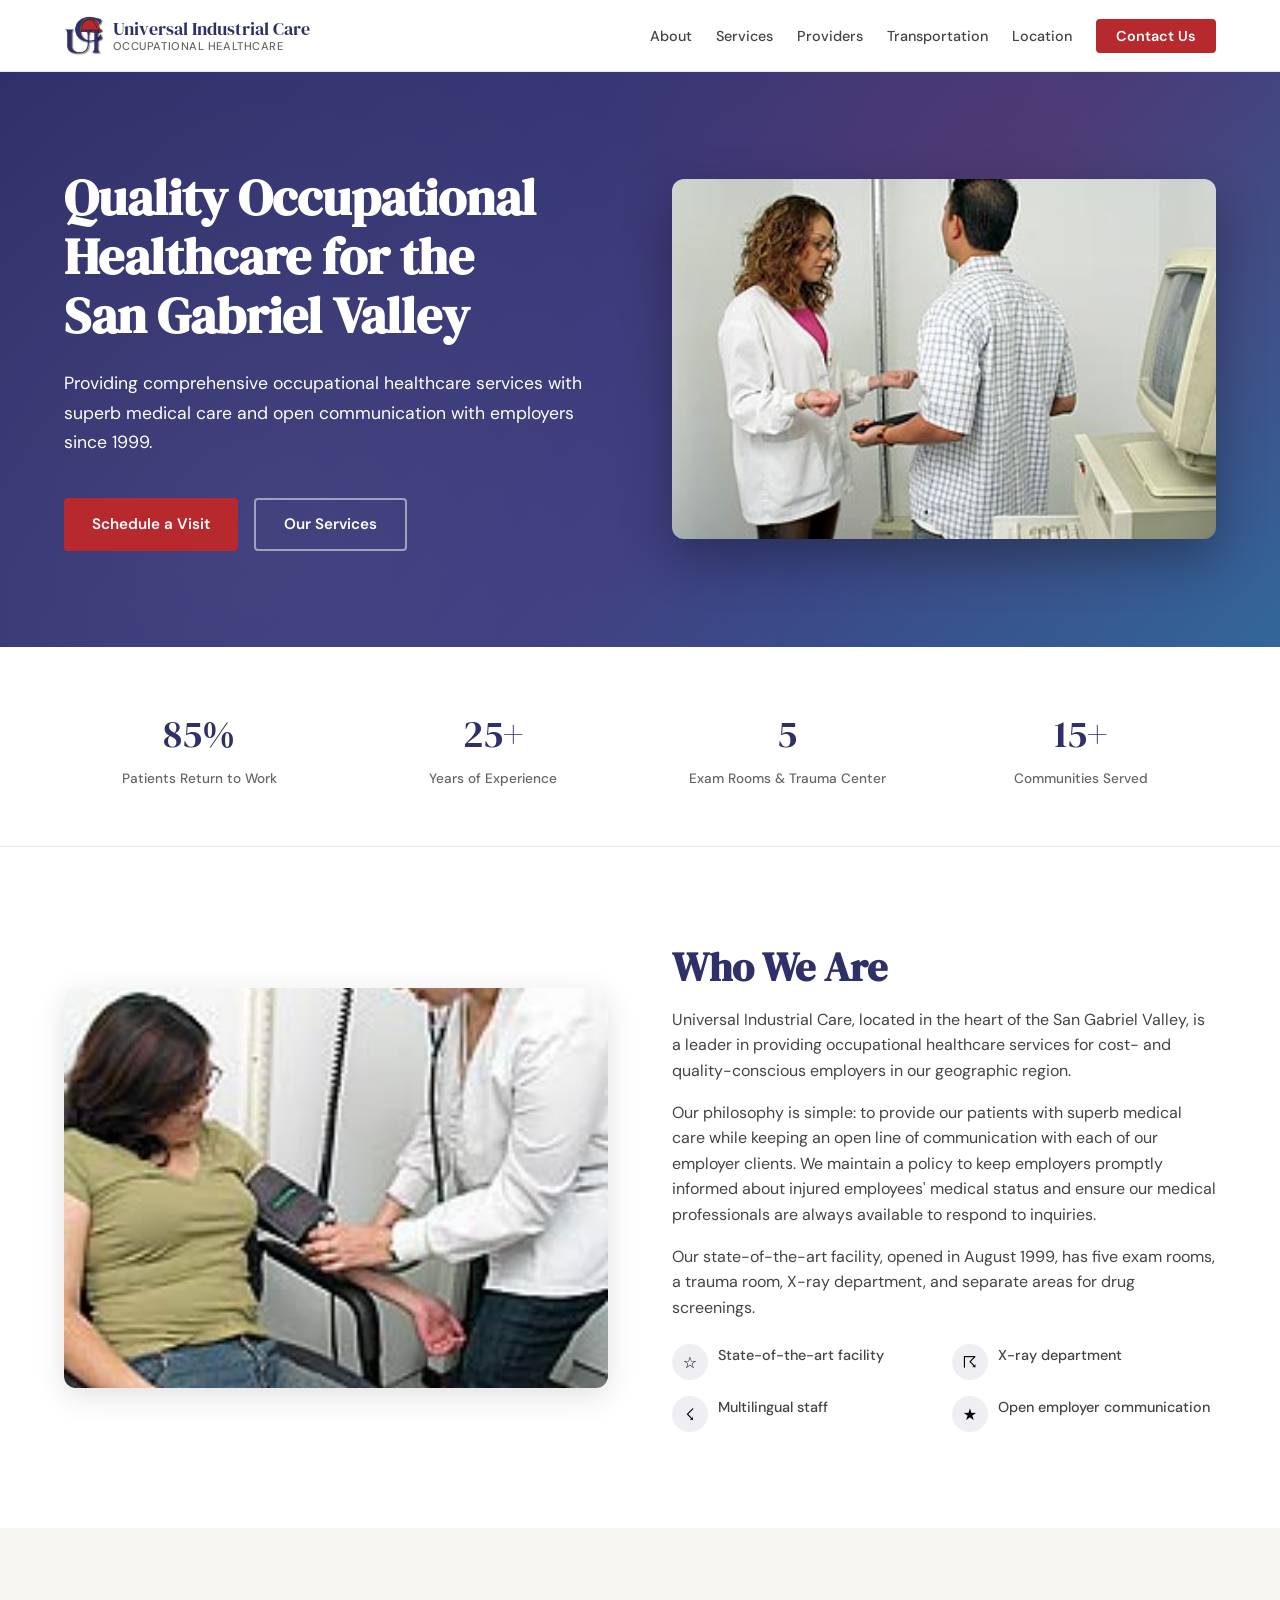
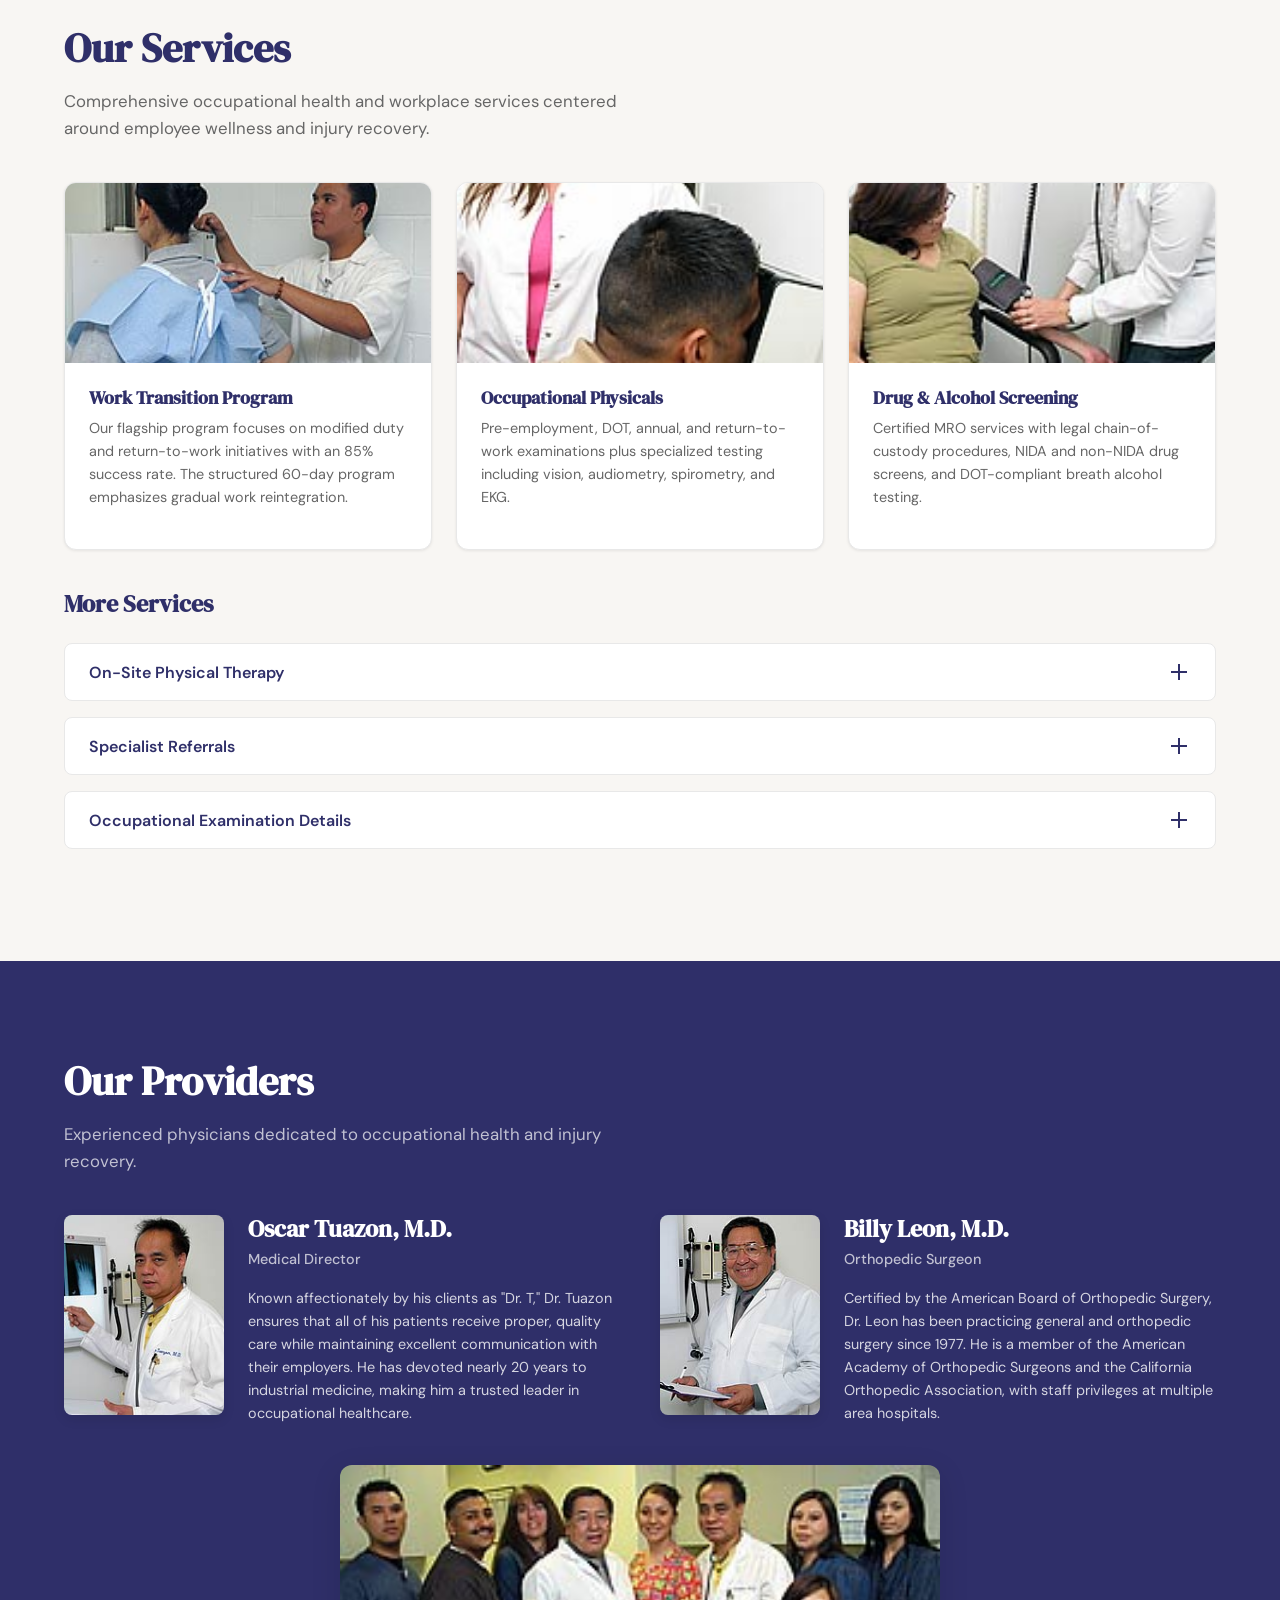
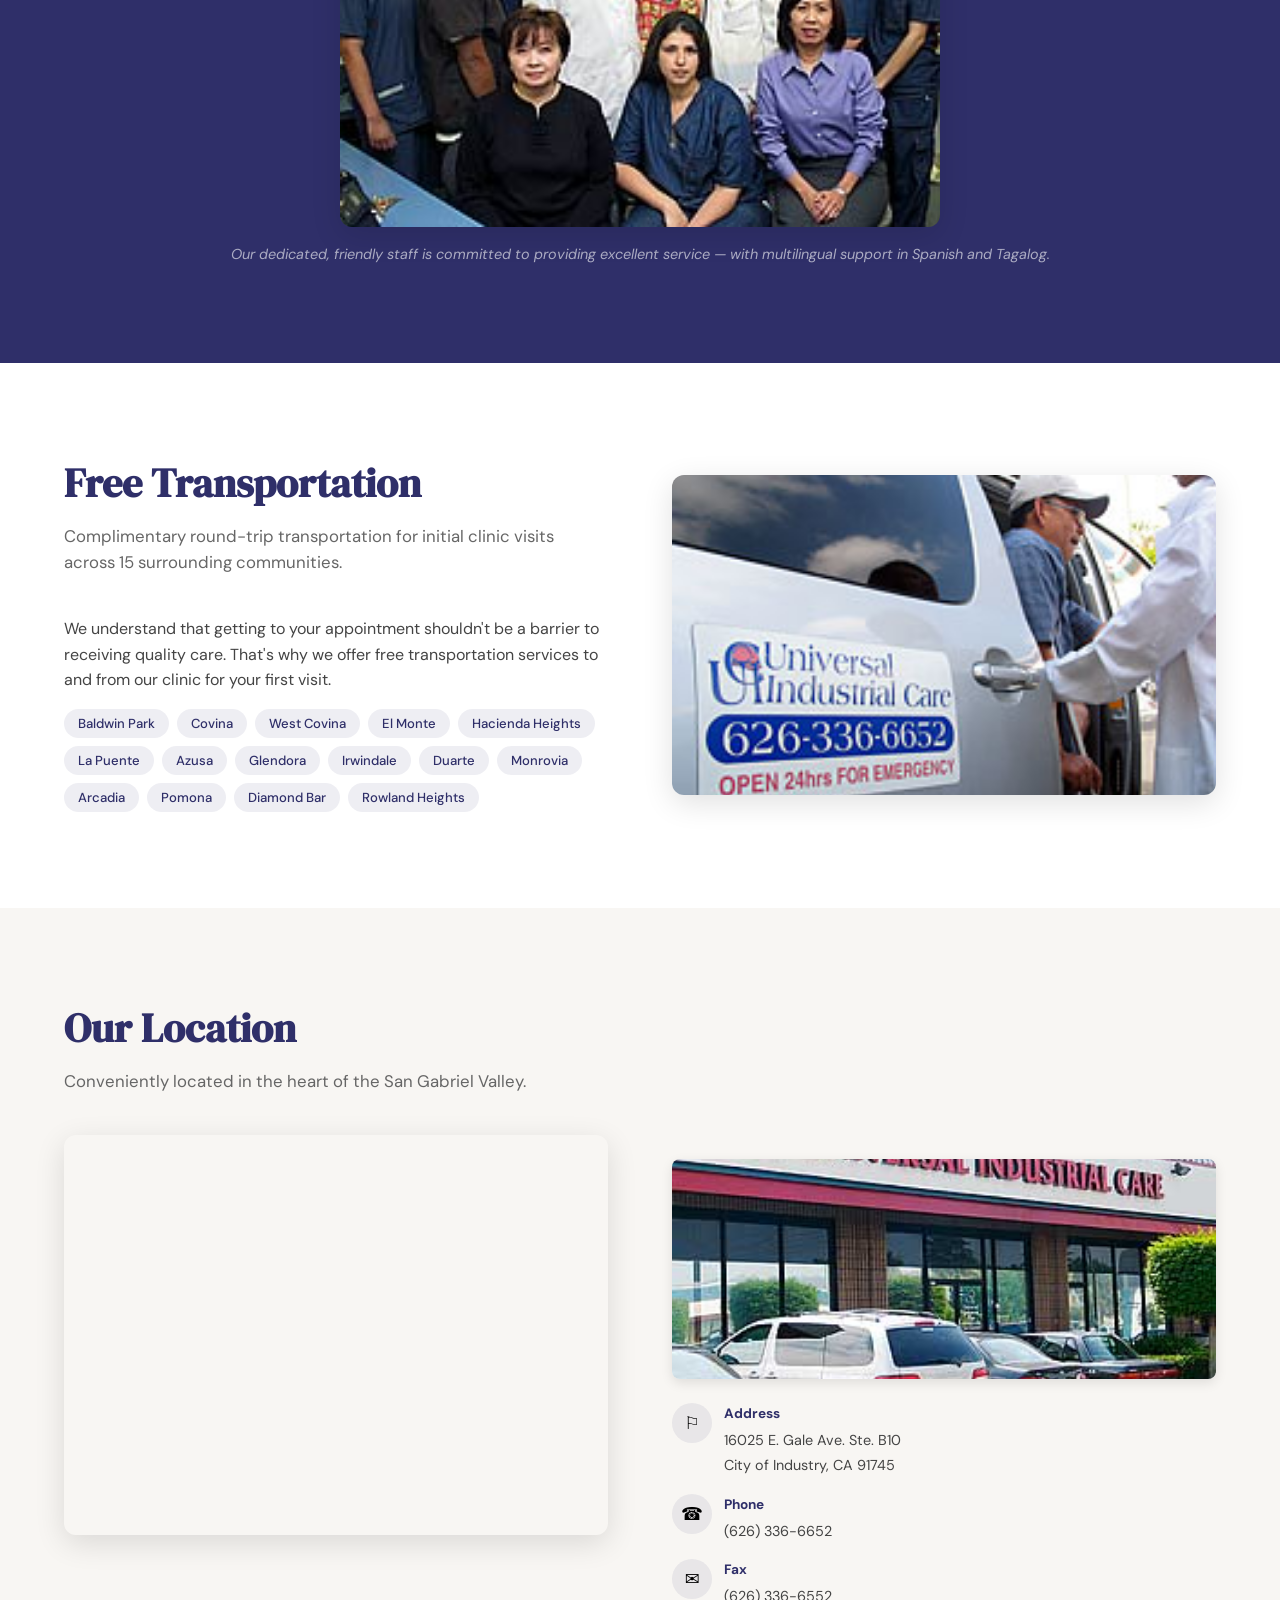
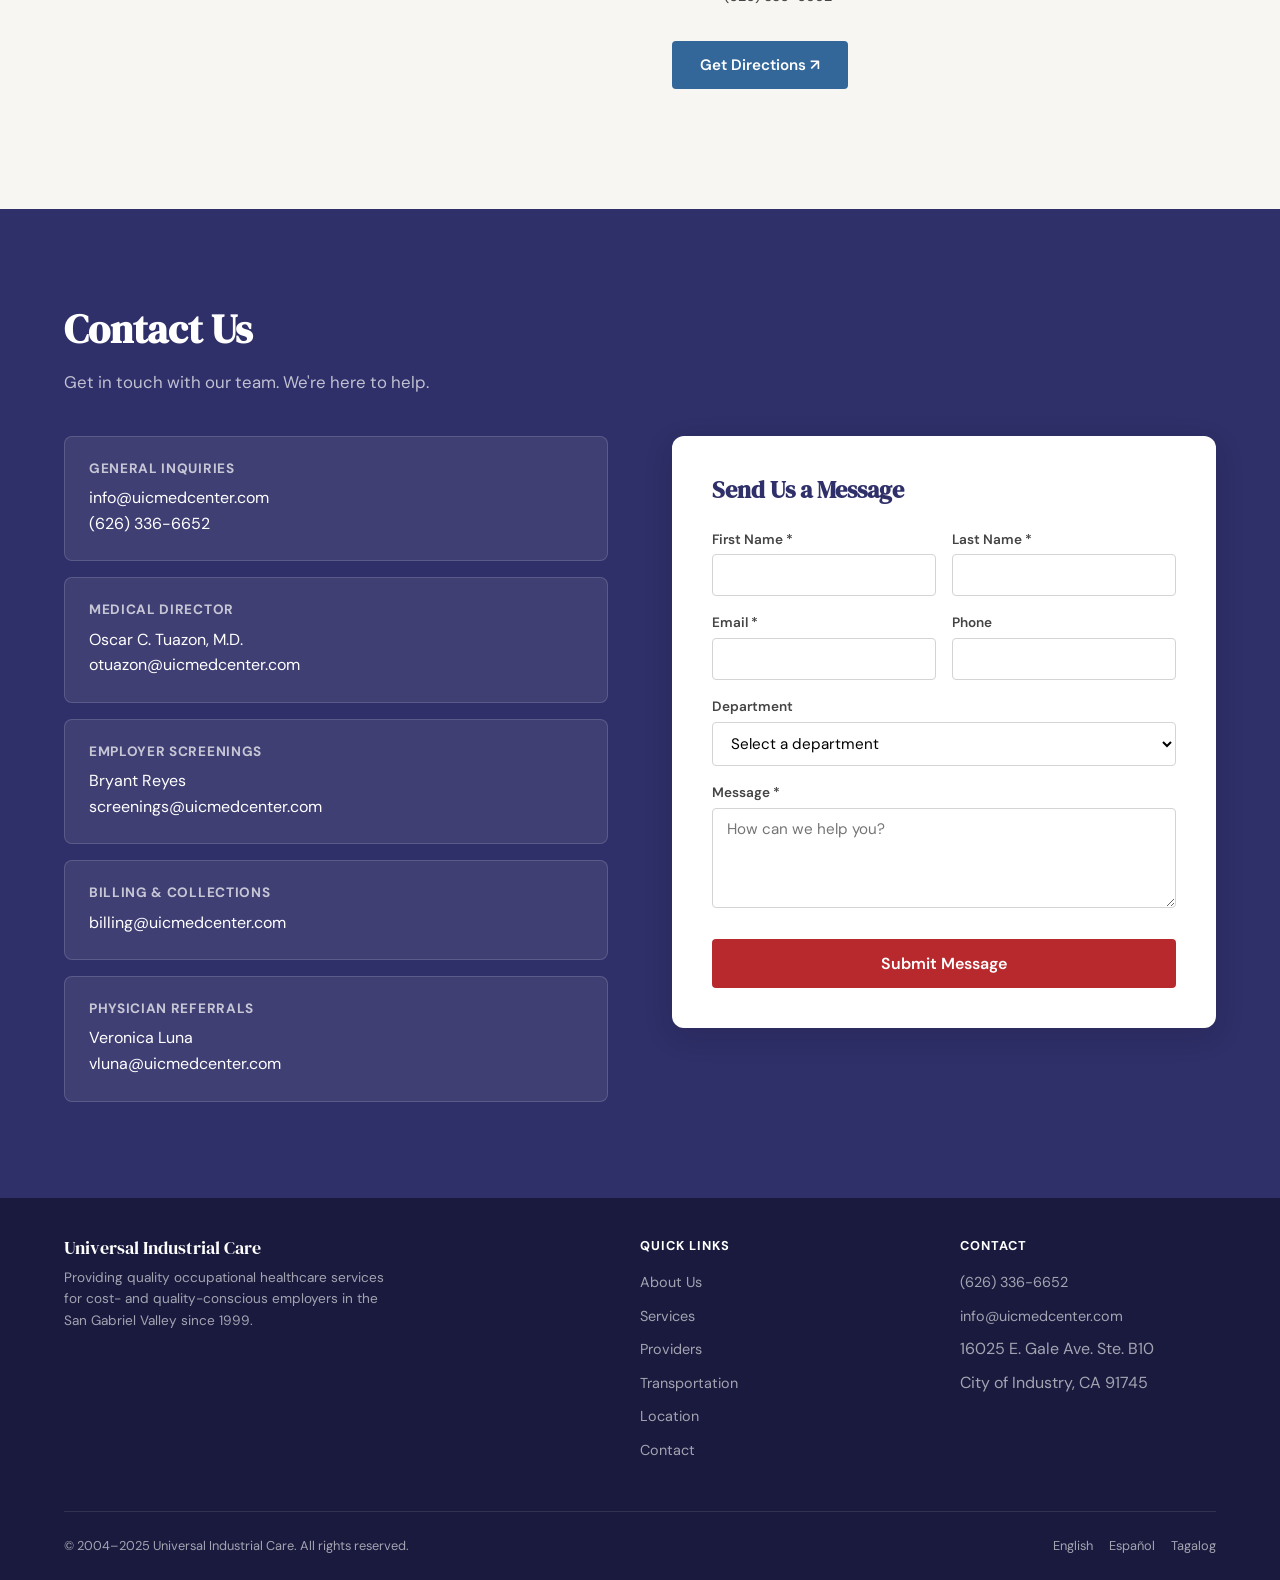
==== commit ada65435: "fix photo link" ====
--- a/uic_static3/index.html
+++ b/uic_static3/index.html
@@ -1,1573 +1,1925 @@
-<!DOCTYPE html>
+<!doctype html>
 <html lang="en">
-<head>
-  <meta charset="UTF-8">
-  <meta name="viewport" content="width=device-width, initial-scale=1.0">
-  <title>Universal Industrial Care | Occupational Healthcare in the San Gabriel Valley</title>
-  <link rel="preconnect" href="https://fonts.googleapis.com">
-  <link rel="preconnect" href="https://fonts.gstatic.com" crossorigin>
-  <link href="https://fonts.googleapis.com/css2?family=DM+Serif+Display&family=DM+Sans:ital,wght@0,400;0,500;0,600;0,700;1,400&display=swap" rel="stylesheet">
-  <style>
-    /* ── Design Tokens ── */
-    :root {
-      --color-purple: #2F2F69;
-      --color-purple-light: #3d3d80;
-      --color-red: #B8292E;
-      --color-red-hover: #9a2226;
-      --color-blue: #336699;
-      --color-blue-hover: #2a5580;
-      --color-black: #000000;
-      --color-white: #FFFFFF;
-      --color-cream: #F8F6F3;
-      --color-gray-50: #FAFAFA;
-      --color-gray-100: #F5F5F5;
-      --color-gray-200: #E8E8E8;
-      --color-gray-300: #D4D4D4;
-      --color-gray-600: #666666;
-      --color-gray-700: #444444;
-
-      --font-display: 'DM Serif Display', Georgia, serif;
-      --font-body: 'DM Sans', system-ui, sans-serif;
-
-      --space-xs: 0.5rem;
-      --space-sm: 1rem;
-      --space-md: 1.5rem;
-      --space-lg: 2.5rem;
-      --space-xl: 4rem;
-      --space-2xl: 6rem;
-
-      --radius-sm: 4px;
-      --radius-md: 8px;
-      --radius-lg: 12px;
-
-      --shadow-sm: 0 1px 3px rgba(0,0,0,0.08);
-      --shadow-md: 0 4px 12px rgba(0,0,0,0.1);
-      --shadow-lg: 0 8px 30px rgba(0,0,0,0.12);
-
-      --max-width: 1200px;
-      --header-height: 72px;
-    }
-
-    /* ── Reset & Base ── */
-    *, *::before, *::after { box-sizing: border-box; margin: 0; padding: 0; }
-
-    html {
-      scroll-behavior: smooth;
-      scroll-padding-top: var(--header-height);
-    }
-
-    body {
-      font-family: var(--font-body);
-      color: var(--color-black);
-      line-height: 1.6;
-      background: var(--color-white);
-      -webkit-font-smoothing: antialiased;
-    }
-
-    img { max-width: 100%; height: auto; display: block; }
-    a { color: var(--color-blue); text-decoration: none; }
-    a:hover { text-decoration: underline; }
-
-    .container {
-      max-width: var(--max-width);
-      margin: 0 auto;
-      padding: 0 var(--space-md);
-    }
-
-    /* ── Typography ── */
-    h1, h2, h3, h4 {
-      font-family: var(--font-display);
-      color: var(--color-purple);
-      line-height: 1.2;
-    }
-
-    h2 {
-      font-size: clamp(1.75rem, 4vw, 2.5rem);
-      margin-bottom: var(--space-sm);
-    }
-
-    h3 {
-      font-size: clamp(1.25rem, 2.5vw, 1.5rem);
-      margin-bottom: var(--space-xs);
-    }
-
-    .section-subtitle {
-      color: var(--color-gray-600);
-      font-size: 1.05rem;
-      max-width: 600px;
-      margin-bottom: var(--space-lg);
-    }
-
-    /* ── Scroll Animations ── */
-    .reveal {
-      opacity: 0;
-      transform: translateY(24px);
-      transition: opacity 0.7s ease, transform 0.7s ease;
-    }
-
-    .reveal.visible {
-      opacity: 1;
-      transform: translateY(0);
-    }
-
-    .reveal-delay-1 { transition-delay: 0.1s; }
-    .reveal-delay-2 { transition-delay: 0.2s; }
-    .reveal-delay-3 { transition-delay: 0.3s; }
-    .reveal-delay-4 { transition-delay: 0.4s; }
-
-    /* ── Header / Nav ── */
-    .site-header {
-      position: fixed;
-      top: 0;
-      left: 0;
-      right: 0;
-      z-index: 1000;
-      background: rgba(255,255,255,0.97);
-      backdrop-filter: blur(8px);
-      border-bottom: 1px solid var(--color-gray-200);
-      height: var(--header-height);
-      transition: box-shadow 0.3s ease;
-    }
-
-    .site-header.scrolled {
-      box-shadow: var(--shadow-md);
-    }
-
-    .header-inner {
-      display: flex;
-      align-items: center;
-      justify-content: space-between;
-      height: 100%;
-      max-width: var(--max-width);
-      margin: 0 auto;
-      padding: 0 var(--space-md);
-    }
-
-    .logo {
-      display: flex;
-      align-items: center;
-      gap: var(--space-xs);
-    }
-
-    .logo img {
-      height: 40px;
-      width: auto;
-    }
-
-    .logo-text {
-      font-family: var(--font-display);
-      color: var(--color-purple);
-      font-size: 1.15rem;
-      line-height: 1.2;
-    }
-
-    .logo-text span {
-      display: block;
-      font-family: var(--font-body);
-      font-size: 0.7rem;
-      color: var(--color-gray-600);
-      font-weight: 500;
-      letter-spacing: 0.05em;
-      text-transform: uppercase;
-    }
-
-    .nav-links {
-      display: flex;
-      list-style: none;
-      gap: var(--space-md);
-      align-items: center;
-    }
-
-    .nav-links a {
-      font-size: 0.9rem;
-      font-weight: 500;
-      color: var(--color-gray-700);
-      text-decoration: none;
-      position: relative;
-      padding: 4px 0;
-      transition: color 0.2s;
-    }
-
-    .nav-links a::after {
-      content: '';
-      position: absolute;
-      bottom: -2px;
-      left: 0;
-      width: 0;
-      height: 2px;
-      background: var(--color-purple);
-      transition: width 0.3s ease;
-    }
-
-    .nav-links a:hover { color: var(--color-purple); text-decoration: none; }
-    .nav-links a:hover::after { width: 100%; }
-
-    .nav-cta {
-      background: var(--color-red) !important;
-      color: var(--color-white) !important;
-      padding: 8px 20px !important;
-      border-radius: var(--radius-sm);
-      font-weight: 600 !important;
-      transition: background 0.2s !important;
-    }
-
-    .nav-cta::after { display: none !important; }
-    .nav-cta:hover { background: var(--color-red-hover) !important; }
-
-    /* Mobile Nav Toggle */
-    .nav-toggle {
-      display: none;
-      background: none;
-      border: none;
-      cursor: pointer;
-      padding: 8px;
-      flex-direction: column;
-      gap: 5px;
-    }
-
-    .nav-toggle span {
-      width: 24px;
-      height: 2px;
-      background: var(--color-purple);
-      transition: all 0.3s ease;
-      display: block;
-    }
-
-    .nav-toggle.active span:nth-child(1) { transform: rotate(45deg) translate(5px, 5px); }
-    .nav-toggle.active span:nth-child(2) { opacity: 0; }
-    .nav-toggle.active span:nth-child(3) { transform: rotate(-45deg) translate(5px, -5px); }
-
-    /* ── Hero ── */
-    .hero {
-      margin-top: var(--header-height);
-      background: linear-gradient(135deg, var(--color-purple) 0%, var(--color-purple-light) 60%, var(--color-blue) 100%);
-      color: var(--color-white);
-      padding: var(--space-2xl) 0;
-      position: relative;
-      overflow: hidden;
-      min-height: 520px;
-      display: flex;
-      align-items: center;
-    }
-
-    .hero::before {
-      content: '';
-      position: absolute;
-      inset: 0;
-      background:
-        radial-gradient(circle at 20% 80%, rgba(255,255,255,0.05) 0%, transparent 50%),
-        radial-gradient(circle at 80% 20%, rgba(184,41,46,0.15) 0%, transparent 40%);
-    }
-
-    .hero-grid {
-      display: grid;
-      grid-template-columns: 1fr 1fr;
-      gap: var(--space-xl);
-      align-items: center;
-      position: relative;
-      z-index: 1;
-    }
-
-    .hero h1 {
-      font-size: clamp(2rem, 5vw, 3.2rem);
-      color: var(--color-white);
-      margin-bottom: var(--space-md);
-      line-height: 1.15;
-    }
-
-    .hero p {
-      font-size: 1.1rem;
-      opacity: 0.9;
-      line-height: 1.7;
-      margin-bottom: var(--space-lg);
-      max-width: 520px;
-    }
-
-    .hero-buttons {
-      display: flex;
-      gap: var(--space-sm);
-      flex-wrap: wrap;
-    }
-
-    .btn {
-      display: inline-flex;
-      align-items: center;
-      gap: 8px;
-      padding: 12px 28px;
-      border-radius: var(--radius-sm);
-      font-family: var(--font-body);
-      font-size: 0.95rem;
-      font-weight: 600;
-      cursor: pointer;
-      border: none;
-      text-decoration: none;
-      transition: background 0.2s, transform 0.15s, box-shadow 0.2s;
-    }
-
-    .btn:hover { text-decoration: none; transform: translateY(-1px); }
-    .btn:active { transform: translateY(0); }
-
-    .btn-red {
-      background: var(--color-red);
-      color: var(--color-white);
-    }
-    .btn-red:hover { background: var(--color-red-hover); box-shadow: 0 4px 14px rgba(184,41,46,0.35); }
-
-    .btn-outline {
-      background: transparent;
-      color: var(--color-white);
-      border: 2px solid rgba(255,255,255,0.5);
-    }
-    .btn-outline:hover { border-color: var(--color-white); background: rgba(255,255,255,0.1); }
-
-    .btn-blue {
-      background: var(--color-blue);
-      color: var(--color-white);
-    }
-    .btn-blue:hover { background: var(--color-blue-hover); box-shadow: 0 4px 14px rgba(51,102,153,0.35); }
-
-    .hero-image {
-      border-radius: var(--radius-lg);
-      overflow: hidden;
-      box-shadow: 0 20px 50px rgba(0,0,0,0.3);
-    }
-
-    .hero-image img {
-      width: 100%;
-      height: 360px;
-      object-fit: cover;
-    }
-
-    /* ── Stats Bar ── */
-    .stats-bar {
-      background: var(--color-white);
-      padding: var(--space-lg) 0;
-      border-bottom: 1px solid var(--color-gray-200);
-    }
-
-    .stats-grid {
-      display: grid;
-      grid-template-columns: repeat(4, 1fr);
-      gap: var(--space-md);
-      text-align: center;
-    }
-
-    .stat-item {
-      padding: var(--space-sm);
-    }
-
-    .stat-number {
-      font-family: var(--font-display);
-      font-size: clamp(1.75rem, 3vw, 2.5rem);
-      color: var(--color-purple);
-    }
-
-    .stat-label {
-      font-size: 0.85rem;
-      color: var(--color-gray-600);
-      margin-top: 4px;
-      font-weight: 500;
-    }
-
-    /* ── Sections ── */
-    section {
-      padding: var(--space-2xl) 0;
-    }
-
-    .section-cream { background: var(--color-cream); }
-    .section-white { background: var(--color-white); }
-    .section-dark {
-      background: var(--color-purple);
-      color: var(--color-white);
-    }
-    .section-dark h2, .section-dark h3 { color: var(--color-white); }
-    .section-dark .section-subtitle { color: rgba(255,255,255,0.7); }
-
-    /* ── About ── */
-    .about-grid {
-      display: grid;
-      grid-template-columns: 1fr 1fr;
-      gap: var(--space-xl);
-      align-items: center;
-    }
-
-    .about-image {
-      border-radius: var(--radius-lg);
-      overflow: hidden;
-      box-shadow: var(--shadow-lg);
-    }
-
-    .about-image img {
-      width: 100%;
-      height: 400px;
-      object-fit: cover;
-    }
-
-    .about-text p {
-      margin-bottom: var(--space-sm);
-      color: var(--color-gray-700);
-    }
-
-    .about-features {
-      display: grid;
-      grid-template-columns: 1fr 1fr;
-      gap: var(--space-sm);
-      margin-top: var(--space-md);
-    }
-
-    .about-feature {
-      display: flex;
-      align-items: flex-start;
-      gap: 10px;
-    }
-
-    .about-feature-icon {
-      width: 36px;
-      height: 36px;
-      border-radius: 50%;
-      background: rgba(47,47,105,0.08);
-      display: flex;
-      align-items: center;
-      justify-content: center;
-      flex-shrink: 0;
-      font-size: 1rem;
-    }
-
-    .about-feature-text {
-      font-size: 0.9rem;
-      font-weight: 500;
-      color: var(--color-gray-700);
-    }
-
-    /* ── Services ── */
-    .services-grid {
-      display: grid;
-      grid-template-columns: repeat(3, 1fr);
-      gap: var(--space-md);
-    }
-
-    .service-card {
-      background: var(--color-white);
-      border-radius: var(--radius-lg);
-      overflow: hidden;
-      box-shadow: var(--shadow-sm);
-      border: 1px solid var(--color-gray-200);
-      transition: box-shadow 0.3s, transform 0.3s;
-    }
-
-    .service-card:hover {
-      box-shadow: var(--shadow-lg);
-      transform: translateY(-4px);
-    }
-
-    .service-card-image {
-      height: 180px;
-      overflow: hidden;
-    }
-
-    .service-card-image img {
-      width: 100%;
-      height: 100%;
-      object-fit: cover;
-      transition: transform 0.5s ease;
-    }
-
-    .service-card:hover .service-card-image img {
-      transform: scale(1.05);
-    }
-
-    .service-card-body {
-      padding: var(--space-md);
-    }
-
-    .service-card h3 {
-      font-size: 1.15rem;
-    }
-
-    .service-card p {
-      font-size: 0.9rem;
-      color: var(--color-gray-600);
-      margin-bottom: var(--space-sm);
-    }
-
-    /* Expandable Sections */
-    .expandable {
-      border: 1px solid var(--color-gray-200);
-      border-radius: var(--radius-md);
-      margin-bottom: var(--space-sm);
-      background: var(--color-white);
-      overflow: hidden;
-    }
-
-    .expandable-header {
-      display: flex;
-      align-items: center;
-      justify-content: space-between;
-      padding: var(--space-sm) var(--space-md);
-      cursor: pointer;
-      background: none;
-      border: none;
-      width: 100%;
-      text-align: left;
-      font-family: var(--font-body);
-      font-size: 1rem;
-      font-weight: 600;
-      color: var(--color-purple);
-      transition: background 0.2s;
-    }
-
-    .expandable-header:hover {
-      background: var(--color-gray-50);
-    }
-
-    .expandable-header:focus-visible {
-      outline: 2px solid var(--color-blue);
-      outline-offset: -2px;
-    }
-
-    .expand-icon {
-      width: 24px;
-      height: 24px;
-      position: relative;
-      flex-shrink: 0;
-    }
-
-    .expand-icon::before,
-    .expand-icon::after {
-      content: '';
-      position: absolute;
-      background: var(--color-purple);
-      transition: transform 0.3s ease;
-    }
-
-    .expand-icon::before {
-      top: 50%;
-      left: 4px;
-      right: 4px;
-      height: 2px;
-      transform: translateY(-50%);
-    }
-
-    .expand-icon::after {
-      left: 50%;
-      top: 4px;
-      bottom: 4px;
-      width: 2px;
-      transform: translateX(-50%);
-    }
-
-    .expandable.open .expand-icon::after {
-      transform: translateX(-50%) rotate(90deg);
-      opacity: 0;
-    }
-
-    .expandable-content {
-      max-height: 0;
-      overflow: hidden;
-      transition: max-height 0.4s ease;
-    }
-
-    .expandable-content-inner {
-      padding: 0 var(--space-md) var(--space-md);
-      font-size: 0.9rem;
-      color: var(--color-gray-700);
-      line-height: 1.7;
-    }
-
-    .expandable-content-inner ul {
-      padding-left: var(--space-md);
-      margin-top: var(--space-xs);
-    }
-
-    .expandable-content-inner li {
-      margin-bottom: 4px;
-    }
-
-    /* ── Providers ── */
-    .providers-grid {
-      display: grid;
-      grid-template-columns: repeat(2, 1fr);
-      gap: var(--space-lg);
-    }
-
-    .provider-card {
-      display: flex;
-      gap: var(--space-md);
-      align-items: flex-start;
-    }
-
-    .provider-photo {
-      width: 160px;
-      height: 200px;
-      border-radius: var(--radius-md);
-      overflow: hidden;
-      flex-shrink: 0;
-      box-shadow: var(--shadow-md);
-    }
-
-    .provider-photo img {
-      width: 100%;
-      height: 100%;
-      object-fit: cover;
-    }
-
-    .provider-info h3 {
-      color: var(--color-white);
-      margin-bottom: 4px;
-    }
-
-    .provider-title {
-      color: rgba(255,255,255,0.7);
-      font-size: 0.9rem;
-      font-weight: 500;
-      margin-bottom: var(--space-sm);
-    }
-
-    .provider-bio {
-      font-size: 0.9rem;
-      color: rgba(255,255,255,0.8);
-      line-height: 1.6;
-    }
-
-    /* ── Transportation ── */
-    .transport-section {
-      display: grid;
-      grid-template-columns: 1fr 1fr;
-      gap: var(--space-xl);
-      align-items: center;
-    }
-
-    .transport-image {
-      border-radius: var(--radius-lg);
-      overflow: hidden;
-      box-shadow: var(--shadow-lg);
-    }
-
-    .transport-image img {
-      width: 100%;
-      height: 320px;
-      object-fit: cover;
-    }
-
-    .community-tags {
-      display: flex;
-      flex-wrap: wrap;
-      gap: 8px;
-      margin-top: var(--space-sm);
-    }
-
-    .community-tag {
-      background: rgba(47,47,105,0.08);
-      color: var(--color-purple);
-      padding: 4px 14px;
-      border-radius: 20px;
-      font-size: 0.82rem;
-      font-weight: 500;
-    }
-
-    /* ── Location ── */
-    .location-grid {
-      display: grid;
-      grid-template-columns: 1fr 1fr;
-      gap: var(--space-xl);
-      align-items: start;
-    }
-
-    .map-wrapper {
-      border-radius: var(--radius-lg);
-      overflow: hidden;
-      box-shadow: var(--shadow-lg);
-      height: 400px;
-    }
-
-    .map-wrapper iframe {
-      width: 100%;
-      height: 100%;
-      border: 0;
-    }
-
-    .location-details {
-      padding: var(--space-md) 0;
-    }
-
-    .location-clinic-photo {
-      border-radius: var(--radius-md);
-      overflow: hidden;
-      margin-bottom: var(--space-md);
-      box-shadow: var(--shadow-md);
-    }
-
-    .location-clinic-photo img {
-      width: 100%;
-      height: 220px;
-      object-fit: cover;
-    }
-
-    .location-info-item {
-      display: flex;
-      gap: 12px;
-      margin-bottom: var(--space-sm);
-      align-items: flex-start;
-    }
-
-    .location-icon {
-      width: 40px;
-      height: 40px;
-      border-radius: 50%;
-      background: rgba(47,47,105,0.08);
-      display: flex;
-      align-items: center;
-      justify-content: center;
-      flex-shrink: 0;
-      font-size: 1.1rem;
-    }
-
-    .location-info-item strong {
-      display: block;
-      font-size: 0.85rem;
-      color: var(--color-purple);
-      margin-bottom: 2px;
-    }
-
-    .location-info-item span,
-    .location-info-item a {
-      font-size: 0.9rem;
-      color: var(--color-gray-700);
-    }
-
-    /* ── Contact Form ── */
-    .contact-grid {
-      display: grid;
-      grid-template-columns: 1fr 1fr;
-      gap: var(--space-xl);
-      align-items: start;
-    }
-
-    .contact-info-cards {
-      display: grid;
-      gap: var(--space-sm);
-    }
-
-    .contact-info-card {
-      background: rgba(255,255,255,0.08);
-      border: 1px solid rgba(255,255,255,0.15);
-      border-radius: var(--radius-md);
-      padding: var(--space-md);
-    }
-
-    .contact-info-card h4 {
-      color: var(--color-white);
-      font-family: var(--font-body);
-      font-size: 0.85rem;
-      text-transform: uppercase;
-      letter-spacing: 0.05em;
-      margin-bottom: 8px;
-      opacity: 0.7;
-    }
-
-    .contact-info-card p,
-    .contact-info-card a {
-      color: var(--color-white);
-      font-size: 1rem;
-    }
-
-    .contact-info-card a:hover {
-      color: rgba(255,255,255,0.8);
-    }
-
-    .contact-form {
-      background: var(--color-white);
-      border-radius: var(--radius-lg);
-      padding: var(--space-lg);
-      box-shadow: var(--shadow-lg);
-    }
-
-    .contact-form h3 {
-      color: var(--color-purple);
-      margin-bottom: var(--space-md);
-    }
-
-    .form-group {
-      margin-bottom: var(--space-sm);
-    }
-
-    .form-group label {
-      display: block;
-      font-size: 0.85rem;
-      font-weight: 600;
-      color: var(--color-gray-700);
-      margin-bottom: 4px;
-    }
-
-    .form-group input,
-    .form-group select,
-    .form-group textarea {
-      width: 100%;
-      padding: 10px 14px;
-      border: 1px solid var(--color-gray-300);
-      border-radius: var(--radius-sm);
-      font-family: var(--font-body);
-      font-size: 0.95rem;
-      color: var(--color-black);
-      background: var(--color-white);
-      transition: border-color 0.2s, box-shadow 0.2s;
-    }
-
-    .form-group input:focus,
-    .form-group select:focus,
-    .form-group textarea:focus {
-      outline: none;
-      border-color: var(--color-blue);
-      box-shadow: 0 0 0 3px rgba(51,102,153,0.15);
-    }
-
-    .form-group textarea {
-      resize: vertical;
-      min-height: 100px;
-    }
-
-    .form-row {
-      display: grid;
-      grid-template-columns: 1fr 1fr;
-      gap: var(--space-sm);
-    }
-
-    .contact-form .btn-red {
-      width: 100%;
-      justify-content: center;
-      padding: 14px;
-      font-size: 1rem;
-      margin-top: var(--space-xs);
-    }
-
-    /* ── Footer ── */
-    .site-footer {
-      background: #1a1a3e;
-      color: rgba(255,255,255,0.6);
-      padding: var(--space-lg) 0 var(--space-md);
-    }
-
-    .footer-grid {
-      display: grid;
-      grid-template-columns: 2fr 1fr 1fr;
-      gap: var(--space-xl);
-      margin-bottom: var(--space-lg);
-    }
-
-    .footer-brand .logo-text {
-      color: var(--color-white);
-      font-size: 1.1rem;
-      margin-bottom: var(--space-xs);
-    }
-
-    .footer-brand p {
-      font-size: 0.85rem;
-      line-height: 1.6;
-      max-width: 320px;
-    }
-
-    .footer-col h4 {
-      color: var(--color-white);
-      font-family: var(--font-body);
-      font-size: 0.8rem;
-      text-transform: uppercase;
-      letter-spacing: 0.08em;
-      margin-bottom: var(--space-sm);
-    }
-
-    .footer-col ul { list-style: none; }
-
-    .footer-col li { margin-bottom: 8px; }
-
-    .footer-col a {
-      color: rgba(255,255,255,0.6);
-      font-size: 0.9rem;
-      transition: color 0.2s;
-    }
-
-    .footer-col a:hover { color: var(--color-white); text-decoration: none; }
-
-    .footer-bottom {
-      border-top: 1px solid rgba(255,255,255,0.1);
-      padding-top: var(--space-md);
-      display: flex;
-      justify-content: space-between;
-      align-items: center;
-      font-size: 0.8rem;
-    }
-
-    .footer-languages {
-      display: flex;
-      gap: var(--space-sm);
-      font-size: 0.8rem;
-    }
-
-    /* ── Team photo ── */
-    .team-photo {
-      margin-top: var(--space-lg);
-      border-radius: var(--radius-lg);
-      overflow: hidden;
-      box-shadow: var(--shadow-lg);
-      max-width: 600px;
-      margin-left: auto;
-      margin-right: auto;
-    }
-
-    .team-photo img {
-      width: 100%;
-      object-fit: cover;
-    }
-
-    .team-caption {
-      text-align: center;
-      margin-top: var(--space-sm);
-      color: rgba(255,255,255,0.6);
-      font-size: 0.9rem;
-      font-style: italic;
-    }
-
-    /* ── Skip Link ── */
-    .skip-link {
-      position: absolute;
-      top: -100%;
-      left: var(--space-sm);
-      background: var(--color-purple);
-      color: var(--color-white);
-      padding: 8px 16px;
-      border-radius: var(--radius-sm);
-      z-index: 9999;
-      font-weight: 600;
-    }
-
-    .skip-link:focus {
-      top: var(--space-xs);
-    }
-
-    /* ── Responsive ── */
-    @media (max-width: 900px) {
-      .hero-grid,
-      .about-grid,
-      .providers-grid,
-      .transport-section,
-      .location-grid,
-      .contact-grid,
-      .footer-grid {
-        grid-template-columns: 1fr;
-      }
-
-      .services-grid {
-        grid-template-columns: 1fr 1fr;
-      }
-
-      .stats-grid {
-        grid-template-columns: repeat(2, 1fr);
-      }
-
-      .hero-image { order: -1; }
-
-      .hero-image img { height: 260px; }
-
-      .provider-card {
-        flex-direction: column;
-        align-items: center;
-        text-align: center;
-      }
-
-      .provider-photo {
-        width: 140px;
-        height: 180px;
-      }
-    }
-
-    @media (max-width: 640px) {
+  <head>
+    <meta charset="UTF-8" />
+    <meta name="viewport" content="width=device-width, initial-scale=1.0" />
+    <title>
+      Universal Industrial Care | Occupational Healthcare in the San Gabriel
+      Valley
+    </title>
+    <link rel="preconnect" href="https://fonts.googleapis.com" />
+    <link rel="preconnect" href="https://fonts.gstatic.com" crossorigin />
+    <link
+      href="https://fonts.googleapis.com/css2?family=DM+Serif+Display&family=DM+Sans:ital,wght@0,400;0,500;0,600;0,700;1,400&display=swap"
+      rel="stylesheet"
+    />
+    <style>
+      /* ── Design Tokens ── */
       :root {
-        --space-2xl: 3.5rem;
-        --header-height: 64px;
-      }
-
-      .nav-links {
-        display: none;
-        position: absolute;
-        top: var(--header-height);
+        --color-purple: #2f2f69;
+        --color-purple-light: #3d3d80;
+        --color-red: #b8292e;
+        --color-red-hover: #9a2226;
+        --color-blue: #336699;
+        --color-blue-hover: #2a5580;
+        --color-black: #000000;
+        --color-white: #ffffff;
+        --color-cream: #f8f6f3;
+        --color-gray-50: #fafafa;
+        --color-gray-100: #f5f5f5;
+        --color-gray-200: #e8e8e8;
+        --color-gray-300: #d4d4d4;
+        --color-gray-600: #666666;
+        --color-gray-700: #444444;
+
+        --font-display: "DM Serif Display", Georgia, serif;
+        --font-body: "DM Sans", system-ui, sans-serif;
+
+        --space-xs: 0.5rem;
+        --space-sm: 1rem;
+        --space-md: 1.5rem;
+        --space-lg: 2.5rem;
+        --space-xl: 4rem;
+        --space-2xl: 6rem;
+
+        --radius-sm: 4px;
+        --radius-md: 8px;
+        --radius-lg: 12px;
+
+        --shadow-sm: 0 1px 3px rgba(0, 0, 0, 0.08);
+        --shadow-md: 0 4px 12px rgba(0, 0, 0, 0.1);
+        --shadow-lg: 0 8px 30px rgba(0, 0, 0, 0.12);
+
+        --max-width: 1200px;
+        --header-height: 72px;
+      }
+
+      /* ── Reset & Base ── */
+      *,
+      *::before,
+      *::after {
+        box-sizing: border-box;
+        margin: 0;
+        padding: 0;
+      }
+
+      html {
+        scroll-behavior: smooth;
+        scroll-padding-top: var(--header-height);
+      }
+
+      body {
+        font-family: var(--font-body);
+        color: var(--color-black);
+        line-height: 1.6;
+        background: var(--color-white);
+        -webkit-font-smoothing: antialiased;
+      }
+
+      img {
+        max-width: 100%;
+        height: auto;
+        display: block;
+      }
+      a {
+        color: var(--color-blue);
+        text-decoration: none;
+      }
+      a:hover {
+        text-decoration: underline;
+      }
+
+      .container {
+        max-width: var(--max-width);
+        margin: 0 auto;
+        padding: 0 var(--space-md);
+      }
+
+      /* ── Typography ── */
+      h1,
+      h2,
+      h3,
+      h4 {
+        font-family: var(--font-display);
+        color: var(--color-purple);
+        line-height: 1.2;
+      }
+
+      h2 {
+        font-size: clamp(1.75rem, 4vw, 2.5rem);
+        margin-bottom: var(--space-sm);
+      }
+
+      h3 {
+        font-size: clamp(1.25rem, 2.5vw, 1.5rem);
+        margin-bottom: var(--space-xs);
+      }
+
+      .section-subtitle {
+        color: var(--color-gray-600);
+        font-size: 1.05rem;
+        max-width: 600px;
+        margin-bottom: var(--space-lg);
+      }
+
+      /* ── Scroll Animations ── */
+      .reveal {
+        opacity: 0;
+        transform: translateY(24px);
+        transition:
+          opacity 0.7s ease,
+          transform 0.7s ease;
+      }
+
+      .reveal.visible {
+        opacity: 1;
+        transform: translateY(0);
+      }
+
+      .reveal-delay-1 {
+        transition-delay: 0.1s;
+      }
+      .reveal-delay-2 {
+        transition-delay: 0.2s;
+      }
+      .reveal-delay-3 {
+        transition-delay: 0.3s;
+      }
+      .reveal-delay-4 {
+        transition-delay: 0.4s;
+      }
+
+      /* ── Header / Nav ── */
+      .site-header {
+        position: fixed;
+        top: 0;
         left: 0;
         right: 0;
+        z-index: 1000;
+        background: rgba(255, 255, 255, 0.97);
+        backdrop-filter: blur(8px);
+        border-bottom: 1px solid var(--color-gray-200);
+        height: var(--header-height);
+        transition: box-shadow 0.3s ease;
+      }
+
+      .site-header.scrolled {
+        box-shadow: var(--shadow-md);
+      }
+
+      .header-inner {
+        display: flex;
+        align-items: center;
+        justify-content: space-between;
+        height: 100%;
+        max-width: var(--max-width);
+        margin: 0 auto;
+        padding: 0 var(--space-md);
+      }
+
+      .logo {
+        display: flex;
+        align-items: center;
+        gap: var(--space-xs);
+      }
+
+      .logo img {
+        height: 40px;
+        width: auto;
+      }
+
+      .logo-text {
+        font-family: var(--font-display);
+        color: var(--color-purple);
+        font-size: 1.15rem;
+        line-height: 1.2;
+      }
+
+      .logo-text span {
+        display: block;
+        font-family: var(--font-body);
+        font-size: 0.7rem;
+        color: var(--color-gray-600);
+        font-weight: 500;
+        letter-spacing: 0.05em;
+        text-transform: uppercase;
+      }
+
+      .nav-links {
+        display: flex;
+        list-style: none;
+        gap: var(--space-md);
+        align-items: center;
+      }
+
+      .nav-links a {
+        font-size: 0.9rem;
+        font-weight: 500;
+        color: var(--color-gray-700);
+        text-decoration: none;
+        position: relative;
+        padding: 4px 0;
+        transition: color 0.2s;
+      }
+
+      .nav-links a::after {
+        content: "";
+        position: absolute;
+        bottom: -2px;
+        left: 0;
+        width: 0;
+        height: 2px;
+        background: var(--color-purple);
+        transition: width 0.3s ease;
+      }
+
+      .nav-links a:hover {
+        color: var(--color-purple);
+        text-decoration: none;
+      }
+      .nav-links a:hover::after {
+        width: 100%;
+      }
+
+      .nav-cta {
+        background: var(--color-red) !important;
+        color: var(--color-white) !important;
+        padding: 8px 20px !important;
+        border-radius: var(--radius-sm);
+        font-weight: 600 !important;
+        transition: background 0.2s !important;
+      }
+
+      .nav-cta::after {
+        display: none !important;
+      }
+      .nav-cta:hover {
+        background: var(--color-red-hover) !important;
+      }
+
+      /* Mobile Nav Toggle */
+      .nav-toggle {
+        display: none;
+        background: none;
+        border: none;
+        cursor: pointer;
+        padding: 8px;
+        flex-direction: column;
+        gap: 5px;
+      }
+
+      .nav-toggle span {
+        width: 24px;
+        height: 2px;
+        background: var(--color-purple);
+        transition: all 0.3s ease;
+        display: block;
+      }
+
+      .nav-toggle.active span:nth-child(1) {
+        transform: rotate(45deg) translate(5px, 5px);
+      }
+      .nav-toggle.active span:nth-child(2) {
+        opacity: 0;
+      }
+      .nav-toggle.active span:nth-child(3) {
+        transform: rotate(-45deg) translate(5px, -5px);
+      }
+
+      /* ── Hero ── */
+      .hero {
+        margin-top: var(--header-height);
+        background: linear-gradient(
+          135deg,
+          var(--color-purple) 0%,
+          var(--color-purple-light) 60%,
+          var(--color-blue) 100%
+        );
+        color: var(--color-white);
+        padding: var(--space-2xl) 0;
+        position: relative;
+        overflow: hidden;
+        min-height: 520px;
+        display: flex;
+        align-items: center;
+      }
+
+      .hero::before {
+        content: "";
+        position: absolute;
+        inset: 0;
+        background:
+          radial-gradient(
+            circle at 20% 80%,
+            rgba(255, 255, 255, 0.05) 0%,
+            transparent 50%
+          ),
+          radial-gradient(
+            circle at 80% 20%,
+            rgba(184, 41, 46, 0.15) 0%,
+            transparent 40%
+          );
+      }
+
+      .hero-grid {
+        display: grid;
+        grid-template-columns: 1fr 1fr;
+        gap: var(--space-xl);
+        align-items: center;
+        position: relative;
+        z-index: 1;
+      }
+
+      .hero h1 {
+        font-size: clamp(2rem, 5vw, 3.2rem);
+        color: var(--color-white);
+        margin-bottom: var(--space-md);
+        line-height: 1.15;
+      }
+
+      .hero p {
+        font-size: 1.1rem;
+        opacity: 0.9;
+        line-height: 1.7;
+        margin-bottom: var(--space-lg);
+        max-width: 520px;
+      }
+
+      .hero-buttons {
+        display: flex;
+        gap: var(--space-sm);
+        flex-wrap: wrap;
+      }
+
+      .btn {
+        display: inline-flex;
+        align-items: center;
+        gap: 8px;
+        padding: 12px 28px;
+        border-radius: var(--radius-sm);
+        font-family: var(--font-body);
+        font-size: 0.95rem;
+        font-weight: 600;
+        cursor: pointer;
+        border: none;
+        text-decoration: none;
+        transition:
+          background 0.2s,
+          transform 0.15s,
+          box-shadow 0.2s;
+      }
+
+      .btn:hover {
+        text-decoration: none;
+        transform: translateY(-1px);
+      }
+      .btn:active {
+        transform: translateY(0);
+      }
+
+      .btn-red {
+        background: var(--color-red);
+        color: var(--color-white);
+      }
+      .btn-red:hover {
+        background: var(--color-red-hover);
+        box-shadow: 0 4px 14px rgba(184, 41, 46, 0.35);
+      }
+
+      .btn-outline {
+        background: transparent;
+        color: var(--color-white);
+        border: 2px solid rgba(255, 255, 255, 0.5);
+      }
+      .btn-outline:hover {
+        border-color: var(--color-white);
+        background: rgba(255, 255, 255, 0.1);
+      }
+
+      .btn-blue {
+        background: var(--color-blue);
+        color: var(--color-white);
+      }
+      .btn-blue:hover {
+        background: var(--color-blue-hover);
+        box-shadow: 0 4px 14px rgba(51, 102, 153, 0.35);
+      }
+
+      .hero-image {
+        border-radius: var(--radius-lg);
+        overflow: hidden;
+        box-shadow: 0 20px 50px rgba(0, 0, 0, 0.3);
+      }
+
+      .hero-image img {
+        width: 100%;
+        height: 360px;
+        object-fit: cover;
+      }
+
+      /* ── Stats Bar ── */
+      .stats-bar {
         background: var(--color-white);
-        flex-direction: column;
+        padding: var(--space-lg) 0;
+        border-bottom: 1px solid var(--color-gray-200);
+      }
+
+      .stats-grid {
+        display: grid;
+        grid-template-columns: repeat(4, 1fr);
+        gap: var(--space-md);
+        text-align: center;
+      }
+
+      .stat-item {
+        padding: var(--space-sm);
+      }
+
+      .stat-number {
+        font-family: var(--font-display);
+        font-size: clamp(1.75rem, 3vw, 2.5rem);
+        color: var(--color-purple);
+      }
+
+      .stat-label {
+        font-size: 0.85rem;
+        color: var(--color-gray-600);
+        margin-top: 4px;
+        font-weight: 500;
+      }
+
+      /* ── Sections ── */
+      section {
+        padding: var(--space-2xl) 0;
+      }
+
+      .section-cream {
+        background: var(--color-cream);
+      }
+      .section-white {
+        background: var(--color-white);
+      }
+      .section-dark {
+        background: var(--color-purple);
+        color: var(--color-white);
+      }
+      .section-dark h2,
+      .section-dark h3 {
+        color: var(--color-white);
+      }
+      .section-dark .section-subtitle {
+        color: rgba(255, 255, 255, 0.7);
+      }
+
+      /* ── About ── */
+      .about-grid {
+        display: grid;
+        grid-template-columns: 1fr 1fr;
+        gap: var(--space-xl);
+        align-items: center;
+      }
+
+      .about-image {
+        border-radius: var(--radius-lg);
+        overflow: hidden;
+        box-shadow: var(--shadow-lg);
+      }
+
+      .about-image img {
+        width: 100%;
+        height: 400px;
+        object-fit: cover;
+      }
+
+      .about-text p {
+        margin-bottom: var(--space-sm);
+        color: var(--color-gray-700);
+      }
+
+      .about-features {
+        display: grid;
+        grid-template-columns: 1fr 1fr;
+        gap: var(--space-sm);
+        margin-top: var(--space-md);
+      }
+
+      .about-feature {
+        display: flex;
+        align-items: flex-start;
+        gap: 10px;
+      }
+
+      .about-feature-icon {
+        width: 36px;
+        height: 36px;
+        border-radius: 50%;
+        background: rgba(47, 47, 105, 0.08);
+        display: flex;
+        align-items: center;
+        justify-content: center;
+        flex-shrink: 0;
+        font-size: 1rem;
+      }
+
+      .about-feature-text {
+        font-size: 0.9rem;
+        font-weight: 500;
+        color: var(--color-gray-700);
+      }
+
+      /* ── Services ── */
+      .services-grid {
+        display: grid;
+        grid-template-columns: repeat(3, 1fr);
+        gap: var(--space-md);
+      }
+
+      .service-card {
+        background: var(--color-white);
+        border-radius: var(--radius-lg);
+        overflow: hidden;
+        box-shadow: var(--shadow-sm);
+        border: 1px solid var(--color-gray-200);
+        transition:
+          box-shadow 0.3s,
+          transform 0.3s;
+      }
+
+      .service-card:hover {
+        box-shadow: var(--shadow-lg);
+        transform: translateY(-4px);
+      }
+
+      .service-card-image {
+        height: 180px;
+        overflow: hidden;
+      }
+
+      .service-card-image img {
+        width: 100%;
+        height: 100%;
+        object-fit: cover;
+        transition: transform 0.5s ease;
+      }
+
+      .service-card:hover .service-card-image img {
+        transform: scale(1.05);
+      }
+
+      .service-card-body {
         padding: var(--space-md);
+      }
+
+      .service-card h3 {
+        font-size: 1.15rem;
+      }
+
+      .service-card p {
+        font-size: 0.9rem;
+        color: var(--color-gray-600);
+        margin-bottom: var(--space-sm);
+      }
+
+      /* Expandable Sections */
+      .expandable {
+        border: 1px solid var(--color-gray-200);
+        border-radius: var(--radius-md);
+        margin-bottom: var(--space-sm);
+        background: var(--color-white);
+        overflow: hidden;
+      }
+
+      .expandable-header {
+        display: flex;
+        align-items: center;
+        justify-content: space-between;
+        padding: var(--space-sm) var(--space-md);
+        cursor: pointer;
+        background: none;
+        border: none;
+        width: 100%;
+        text-align: left;
+        font-family: var(--font-body);
+        font-size: 1rem;
+        font-weight: 600;
+        color: var(--color-purple);
+        transition: background 0.2s;
+      }
+
+      .expandable-header:hover {
+        background: var(--color-gray-50);
+      }
+
+      .expandable-header:focus-visible {
+        outline: 2px solid var(--color-blue);
+        outline-offset: -2px;
+      }
+
+      .expand-icon {
+        width: 24px;
+        height: 24px;
+        position: relative;
+        flex-shrink: 0;
+      }
+
+      .expand-icon::before,
+      .expand-icon::after {
+        content: "";
+        position: absolute;
+        background: var(--color-purple);
+        transition: transform 0.3s ease;
+      }
+
+      .expand-icon::before {
+        top: 50%;
+        left: 4px;
+        right: 4px;
+        height: 2px;
+        transform: translateY(-50%);
+      }
+
+      .expand-icon::after {
+        left: 50%;
+        top: 4px;
+        bottom: 4px;
+        width: 2px;
+        transform: translateX(-50%);
+      }
+
+      .expandable.open .expand-icon::after {
+        transform: translateX(-50%) rotate(90deg);
+        opacity: 0;
+      }
+
+      .expandable-content {
+        max-height: 0;
+        overflow: hidden;
+        transition: max-height 0.4s ease;
+      }
+
+      .expandable-content-inner {
+        padding: 0 var(--space-md) var(--space-md);
+        font-size: 0.9rem;
+        color: var(--color-gray-700);
+        line-height: 1.7;
+      }
+
+      .expandable-content-inner ul {
+        padding-left: var(--space-md);
+        margin-top: var(--space-xs);
+      }
+
+      .expandable-content-inner li {
+        margin-bottom: 4px;
+      }
+
+      /* ── Providers ── */
+      .providers-grid {
+        display: grid;
+        grid-template-columns: repeat(2, 1fr);
+        gap: var(--space-lg);
+      }
+
+      .provider-card {
+        display: flex;
+        gap: var(--space-md);
+        align-items: flex-start;
+      }
+
+      .provider-photo {
+        width: 160px;
+        height: 200px;
+        border-radius: var(--radius-md);
+        overflow: hidden;
+        flex-shrink: 0;
+        box-shadow: var(--shadow-md);
+      }
+
+      .provider-photo img {
+        width: 100%;
+        height: 100%;
+        object-fit: cover;
+      }
+
+      .provider-info h3 {
+        color: var(--color-white);
+        margin-bottom: 4px;
+      }
+
+      .provider-title {
+        color: rgba(255, 255, 255, 0.7);
+        font-size: 0.9rem;
+        font-weight: 500;
+        margin-bottom: var(--space-sm);
+      }
+
+      .provider-bio {
+        font-size: 0.9rem;
+        color: rgba(255, 255, 255, 0.8);
+        line-height: 1.6;
+      }
+
+      /* ── Transportation ── */
+      .transport-section {
+        display: grid;
+        grid-template-columns: 1fr 1fr;
+        gap: var(--space-xl);
+        align-items: center;
+      }
+
+      .transport-image {
+        border-radius: var(--radius-lg);
+        overflow: hidden;
+        box-shadow: var(--shadow-lg);
+      }
+
+      .transport-image img {
+        width: 100%;
+        height: 320px;
+        object-fit: cover;
+      }
+
+      .community-tags {
+        display: flex;
+        flex-wrap: wrap;
+        gap: 8px;
+        margin-top: var(--space-sm);
+      }
+
+      .community-tag {
+        background: rgba(47, 47, 105, 0.08);
+        color: var(--color-purple);
+        padding: 4px 14px;
+        border-radius: 20px;
+        font-size: 0.82rem;
+        font-weight: 500;
+      }
+
+      /* ── Location ── */
+      .location-grid {
+        display: grid;
+        grid-template-columns: 1fr 1fr;
+        gap: var(--space-xl);
+        align-items: start;
+      }
+
+      .map-wrapper {
+        border-radius: var(--radius-lg);
+        overflow: hidden;
+        box-shadow: var(--shadow-lg);
+        height: 400px;
+      }
+
+      .map-wrapper iframe {
+        width: 100%;
+        height: 100%;
+        border: 0;
+      }
+
+      .location-details {
+        padding: var(--space-md) 0;
+      }
+
+      .location-clinic-photo {
+        border-radius: var(--radius-md);
+        overflow: hidden;
+        margin-bottom: var(--space-md);
+        box-shadow: var(--shadow-md);
+      }
+
+      .location-clinic-photo img {
+        width: 100%;
+        height: 220px;
+        object-fit: cover;
+      }
+
+      .location-info-item {
+        display: flex;
+        gap: 12px;
+        margin-bottom: var(--space-sm);
+        align-items: flex-start;
+      }
+
+      .location-icon {
+        width: 40px;
+        height: 40px;
+        border-radius: 50%;
+        background: rgba(47, 47, 105, 0.08);
+        display: flex;
+        align-items: center;
+        justify-content: center;
+        flex-shrink: 0;
+        font-size: 1.1rem;
+      }
+
+      .location-info-item strong {
+        display: block;
+        font-size: 0.85rem;
+        color: var(--color-purple);
+        margin-bottom: 2px;
+      }
+
+      .location-info-item span,
+      .location-info-item a {
+        font-size: 0.9rem;
+        color: var(--color-gray-700);
+      }
+
+      /* ── Contact Form ── */
+      .contact-grid {
+        display: grid;
+        grid-template-columns: 1fr 1fr;
+        gap: var(--space-xl);
+        align-items: start;
+      }
+
+      .contact-info-cards {
+        display: grid;
         gap: var(--space-sm);
-        border-bottom: 1px solid var(--color-gray-200);
-        box-shadow: var(--shadow-md);
-      }
-
-      .nav-links.open { display: flex; }
-
-      .nav-toggle { display: flex; }
-
-      .services-grid {
-        grid-template-columns: 1fr;
-      }
-
-      .stats-grid {
+      }
+
+      .contact-info-card {
+        background: rgba(255, 255, 255, 0.08);
+        border: 1px solid rgba(255, 255, 255, 0.15);
+        border-radius: var(--radius-md);
+        padding: var(--space-md);
+      }
+
+      .contact-info-card h4 {
+        color: var(--color-white);
+        font-family: var(--font-body);
+        font-size: 0.85rem;
+        text-transform: uppercase;
+        letter-spacing: 0.05em;
+        margin-bottom: 8px;
+        opacity: 0.7;
+      }
+
+      .contact-info-card p,
+      .contact-info-card a {
+        color: var(--color-white);
+        font-size: 1rem;
+      }
+
+      .contact-info-card a:hover {
+        color: rgba(255, 255, 255, 0.8);
+      }
+
+      .contact-form {
+        background: var(--color-white);
+        border-radius: var(--radius-lg);
+        padding: var(--space-lg);
+        box-shadow: var(--shadow-lg);
+      }
+
+      .contact-form h3 {
+        color: var(--color-purple);
+        margin-bottom: var(--space-md);
+      }
+
+      .form-group {
+        margin-bottom: var(--space-sm);
+      }
+
+      .form-group label {
+        display: block;
+        font-size: 0.85rem;
+        font-weight: 600;
+        color: var(--color-gray-700);
+        margin-bottom: 4px;
+      }
+
+      .form-group input,
+      .form-group select,
+      .form-group textarea {
+        width: 100%;
+        padding: 10px 14px;
+        border: 1px solid var(--color-gray-300);
+        border-radius: var(--radius-sm);
+        font-family: var(--font-body);
+        font-size: 0.95rem;
+        color: var(--color-black);
+        background: var(--color-white);
+        transition:
+          border-color 0.2s,
+          box-shadow 0.2s;
+      }
+
+      .form-group input:focus,
+      .form-group select:focus,
+      .form-group textarea:focus {
+        outline: none;
+        border-color: var(--color-blue);
+        box-shadow: 0 0 0 3px rgba(51, 102, 153, 0.15);
+      }
+
+      .form-group textarea {
+        resize: vertical;
+        min-height: 100px;
+      }
+
+      .form-row {
+        display: grid;
         grid-template-columns: 1fr 1fr;
-      }
-
-      .form-row {
-        grid-template-columns: 1fr;
-      }
-
-      .about-features {
-        grid-template-columns: 1fr;
-      }
-
-      .hero { min-height: auto; padding: var(--space-xl) 0; }
-      .hero h1 { font-size: 1.75rem; }
+        gap: var(--space-sm);
+      }
+
+      .contact-form .btn-red {
+        width: 100%;
+        justify-content: center;
+        padding: 14px;
+        font-size: 1rem;
+        margin-top: var(--space-xs);
+      }
+
+      /* ── Footer ── */
+      .site-footer {
+        background: #1a1a3e;
+        color: rgba(255, 255, 255, 0.6);
+        padding: var(--space-lg) 0 var(--space-md);
+      }
+
+      .footer-grid {
+        display: grid;
+        grid-template-columns: 2fr 1fr 1fr;
+        gap: var(--space-xl);
+        margin-bottom: var(--space-lg);
+      }
+
+      .footer-brand .logo-text {
+        color: var(--color-white);
+        font-size: 1.1rem;
+        margin-bottom: var(--space-xs);
+      }
+
+      .footer-brand p {
+        font-size: 0.85rem;
+        line-height: 1.6;
+        max-width: 320px;
+      }
+
+      .footer-col h4 {
+        color: var(--color-white);
+        font-family: var(--font-body);
+        font-size: 0.8rem;
+        text-transform: uppercase;
+        letter-spacing: 0.08em;
+        margin-bottom: var(--space-sm);
+      }
+
+      .footer-col ul {
+        list-style: none;
+      }
+
+      .footer-col li {
+        margin-bottom: 8px;
+      }
+
+      .footer-col a {
+        color: rgba(255, 255, 255, 0.6);
+        font-size: 0.9rem;
+        transition: color 0.2s;
+      }
+
+      .footer-col a:hover {
+        color: var(--color-white);
+        text-decoration: none;
+      }
 
       .footer-bottom {
-        flex-direction: column;
-        gap: var(--space-xs);
+        border-top: 1px solid rgba(255, 255, 255, 0.1);
+        padding-top: var(--space-md);
+        display: flex;
+        justify-content: space-between;
+        align-items: center;
+        font-size: 0.8rem;
+      }
+
+      .footer-languages {
+        display: flex;
+        gap: var(--space-sm);
+        font-size: 0.8rem;
+      }
+
+      /* ── Team photo ── */
+      .team-photo {
+        margin-top: var(--space-lg);
+        border-radius: var(--radius-lg);
+        overflow: hidden;
+        box-shadow: var(--shadow-lg);
+        max-width: 600px;
+        margin-left: auto;
+        margin-right: auto;
+      }
+
+      .team-photo img {
+        width: 100%;
+        object-fit: cover;
+      }
+
+      .team-caption {
         text-align: center;
-      }
-    }
-  </style>
-</head>
-<body>
-
-<a href="#main" class="skip-link">Skip to main content</a>
-
-<!-- ── Header ── -->
-<header class="site-header" role="banner">
-  <div class="header-inner">
-    <a href="#" class="logo" aria-label="Universal Industrial Care - Home">
-      <img src="images/uic_logo.gif" alt="UIC Logo" width="40" height="40">
-      <div class="logo-text">
-        Universal Industrial Care
-        <span>Occupational Healthcare</span>
+        margin-top: var(--space-sm);
+        color: rgba(255, 255, 255, 0.6);
+        font-size: 0.9rem;
+        font-style: italic;
+      }
+
+      /* ── Skip Link ── */
+      .skip-link {
+        position: absolute;
+        top: -100%;
+        left: var(--space-sm);
+        background: var(--color-purple);
+        color: var(--color-white);
+        padding: 8px 16px;
+        border-radius: var(--radius-sm);
+        z-index: 9999;
+        font-weight: 600;
+      }
+
+      .skip-link:focus {
+        top: var(--space-xs);
+      }
+
+      /* ── Responsive ── */
+      @media (max-width: 900px) {
+        .hero-grid,
+        .about-grid,
+        .providers-grid,
+        .transport-section,
+        .location-grid,
+        .contact-grid,
+        .footer-grid {
+          grid-template-columns: 1fr;
+        }
+
+        .services-grid {
+          grid-template-columns: 1fr 1fr;
+        }
+
+        .stats-grid {
+          grid-template-columns: repeat(2, 1fr);
+        }
+
+        .hero-image {
+          order: -1;
+        }
+
+        .hero-image img {
+          height: 260px;
+        }
+
+        .provider-card {
+          flex-direction: column;
+          align-items: center;
+          text-align: center;
+        }
+
+        .provider-photo {
+          width: 140px;
+          height: 180px;
+        }
+      }
+
+      @media (max-width: 640px) {
+        :root {
+          --space-2xl: 3.5rem;
+          --header-height: 64px;
+        }
+
+        .nav-links {
+          display: none;
+          position: absolute;
+          top: var(--header-height);
+          left: 0;
+          right: 0;
+          background: var(--color-white);
+          flex-direction: column;
+          padding: var(--space-md);
+          gap: var(--space-sm);
+          border-bottom: 1px solid var(--color-gray-200);
+          box-shadow: var(--shadow-md);
+        }
+
+        .nav-links.open {
+          display: flex;
+        }
+
+        .nav-toggle {
+          display: flex;
+        }
+
+        .services-grid {
+          grid-template-columns: 1fr;
+        }
+
+        .stats-grid {
+          grid-template-columns: 1fr 1fr;
+        }
+
+        .form-row {
+          grid-template-columns: 1fr;
+        }
+
+        .about-features {
+          grid-template-columns: 1fr;
+        }
+
+        .hero {
+          min-height: auto;
+          padding: var(--space-xl) 0;
+        }
+        .hero h1 {
+          font-size: 1.75rem;
+        }
+
+        .footer-bottom {
+          flex-direction: column;
+          gap: var(--space-xs);
+          text-align: center;
+        }
+      }
+    </style>
+  </head>
+  <body>
+    <a href="#main" class="skip-link">Skip to main content</a>
+
+    <!-- ── Header ── -->
+    <header class="site-header" role="banner">
+      <div class="header-inner">
+        <a href="#" class="logo" aria-label="Universal Industrial Care - Home">
+          <img
+            src="images/uic_logo.gif"
+            alt="UIC Logo"
+            width="40"
+            height="40"
+          />
+          <div class="logo-text">
+            Universal Industrial Care
+            <span>Occupational Healthcare</span>
+          </div>
+        </a>
+        <button
+          class="nav-toggle"
+          aria-label="Toggle navigation"
+          aria-expanded="false"
+        >
+          <span></span><span></span><span></span>
+        </button>
+        <nav aria-label="Main navigation">
+          <ul class="nav-links" role="list">
+            <li><a href="#about">About</a></li>
+            <li><a href="#services">Services</a></li>
+            <li><a href="#providers">Providers</a></li>
+            <li><a href="#transportation">Transportation</a></li>
+            <li><a href="#location">Location</a></li>
+            <li><a href="#contact" class="nav-cta">Contact Us</a></li>
+          </ul>
+        </nav>
       </div>
-    </a>
-    <button class="nav-toggle" aria-label="Toggle navigation" aria-expanded="false">
-      <span></span><span></span><span></span>
-    </button>
-    <nav aria-label="Main navigation">
-      <ul class="nav-links" role="list">
-        <li><a href="#about">About</a></li>
-        <li><a href="#services">Services</a></li>
-        <li><a href="#providers">Providers</a></li>
-        <li><a href="#transportation">Transportation</a></li>
-        <li><a href="#location">Location</a></li>
-        <li><a href="#contact" class="nav-cta">Contact Us</a></li>
-      </ul>
-    </nav>
-  </div>
-</header>
-
-<!-- ── Hero ── -->
-<main id="main">
-<section class="hero" aria-label="Welcome">
-  <div class="container">
-    <div class="hero-grid">
-      <div>
-        <h1 class="reveal">Quality Occupational Healthcare for the San&nbsp;Gabriel&nbsp;Valley</h1>
-        <p class="reveal reveal-delay-1">Providing comprehensive occupational healthcare services with superb medical care and open communication with employers since 1999.</p>
-        <div class="hero-buttons reveal reveal-delay-2">
-          <a href="#contact" class="btn btn-red">Schedule a Visit</a>
-          <a href="#services" class="btn btn-outline">Our Services</a>
+    </header>
+
+    <!-- ── Hero ── -->
+    <main id="main">
+      <section class="hero" aria-label="Welcome">
+        <div class="container">
+          <div class="hero-grid">
+            <div>
+              <h1 class="reveal">
+                Quality Occupational Healthcare for the
+                San&nbsp;Gabriel&nbsp;Valley
+              </h1>
+              <p class="reveal reveal-delay-1">
+                Providing comprehensive occupational healthcare services with
+                superb medical care and open communication with employers since
+                1999.
+              </p>
+              <div class="hero-buttons reveal reveal-delay-2">
+                <a href="#contact" class="btn btn-red">Schedule a Visit</a>
+                <a href="#services" class="btn btn-outline">Our Services</a>
+              </div>
+            </div>
+            <div class="hero-image reveal reveal-delay-2">
+              <img
+                src="images/clinic_4r.jpg"
+                alt="Medical professional assisting a patient at Universal Industrial Care"
+              />
+            </div>
+          </div>
         </div>
-      </div>
-      <div class="hero-image reveal reveal-delay-2">
-        <img src="images/clinic_4r.jpg" alt="Medical professional assisting a patient at Universal Industrial Care">
-      </div>
-    </div>
-  </div>
-</section>
-
-<!-- ── Stats ── -->
-<div class="stats-bar" aria-label="Key statistics">
-  <div class="container">
-    <div class="stats-grid">
-      <div class="stat-item reveal">
-        <div class="stat-number">85%</div>
-        <div class="stat-label">Patients Return to Work</div>
-      </div>
-      <div class="stat-item reveal reveal-delay-1">
-        <div class="stat-number">25+</div>
-        <div class="stat-label">Years of Experience</div>
-      </div>
-      <div class="stat-item reveal reveal-delay-2">
-        <div class="stat-number">5</div>
-        <div class="stat-label">Exam Rooms &amp; Trauma Center</div>
-      </div>
-      <div class="stat-item reveal reveal-delay-3">
-        <div class="stat-number">15+</div>
-        <div class="stat-label">Communities Served</div>
-      </div>
-    </div>
-  </div>
-</div>
-
-<!-- ── About ── -->
-<section id="about" class="section-white" aria-labelledby="about-heading">
-  <div class="container">
-    <div class="about-grid">
-      <div class="about-image reveal">
-        <img src="images/services_1.jpg" alt="Healthcare professional taking a patient's blood pressure">
-      </div>
-      <div class="about-text">
-        <h2 id="about-heading" class="reveal">Who We Are</h2>
-        <p class="reveal reveal-delay-1">Universal Industrial Care, located in the heart of the San Gabriel Valley, is a leader in providing occupational healthcare services for cost- and quality-conscious employers in our geographic region.</p>
-        <p class="reveal reveal-delay-2">Our philosophy is simple: to provide our patients with superb medical care while keeping an open line of communication with each of our employer clients. We maintain a policy to keep employers promptly informed about injured employees' medical status and ensure our medical professionals are always available to respond to inquiries.</p>
-        <p class="reveal reveal-delay-2">Our state-of-the-art facility, opened in August 1999, has five exam rooms, a trauma room, X-ray department, and separate areas for drug screenings.</p>
-        <div class="about-features reveal reveal-delay-3">
-          <div class="about-feature">
-            <div class="about-feature-icon" aria-hidden="true">&#9734;</div>
-            <div class="about-feature-text">State-of-the-art facility</div>
-          </div>
-          <div class="about-feature">
-            <div class="about-feature-icon" aria-hidden="true">&#9736;</div>
-            <div class="about-feature-text">X-ray department</div>
-          </div>
-          <div class="about-feature">
-            <div class="about-feature-icon" aria-hidden="true">&#9735;</div>
-            <div class="about-feature-text">Multilingual staff</div>
-          </div>
-          <div class="about-feature">
-            <div class="about-feature-icon" aria-hidden="true">&#9733;</div>
-            <div class="about-feature-text">Open employer communication</div>
+      </section>
+
+      <!-- ── Stats ── -->
+      <div class="stats-bar" aria-label="Key statistics">
+        <div class="container">
+          <div class="stats-grid">
+            <div class="stat-item reveal">
+              <div class="stat-number">85%</div>
+              <div class="stat-label">Patients Return to Work</div>
+            </div>
+            <div class="stat-item reveal reveal-delay-1">
+              <div class="stat-number">25+</div>
+              <div class="stat-label">Years of Experience</div>
+            </div>
+            <div class="stat-item reveal reveal-delay-2">
+              <div class="stat-number">5</div>
+              <div class="stat-label">Exam Rooms &amp; Trauma Center</div>
+            </div>
+            <div class="stat-item reveal reveal-delay-3">
+              <div class="stat-number">15+</div>
+              <div class="stat-label">Communities Served</div>
+            </div>
           </div>
         </div>
       </div>
-    </div>
-  </div>
-</section>
-
-<!-- ── Services ── -->
-<section id="services" class="section-cream" aria-labelledby="services-heading">
-  <div class="container">
-    <h2 id="services-heading" class="reveal">Our Services</h2>
-    <p class="section-subtitle reveal reveal-delay-1">Comprehensive occupational health and workplace services centered around employee wellness and injury recovery.</p>
-
-    <div class="services-grid">
-      <div class="service-card reveal">
-        <div class="service-card-image">
-          <img src="images/services_2.jpg" alt="Physical therapy and patient examination">
+
+      <!-- ── About ── -->
+      <section id="about" class="section-white" aria-labelledby="about-heading">
+        <div class="container">
+          <div class="about-grid">
+            <div class="about-image reveal">
+              <img
+                src="images/services_1.jpg"
+                alt="Healthcare professional taking a patient's blood pressure"
+              />
+            </div>
+            <div class="about-text">
+              <h2 id="about-heading" class="reveal">Who We Are</h2>
+              <p class="reveal reveal-delay-1">
+                Universal Industrial Care, located in the heart of the San
+                Gabriel Valley, is a leader in providing occupational healthcare
+                services for cost- and quality-conscious employers in our
+                geographic region.
+              </p>
+              <p class="reveal reveal-delay-2">
+                Our philosophy is simple: to provide our patients with superb
+                medical care while keeping an open line of communication with
+                each of our employer clients. We maintain a policy to keep
+                employers promptly informed about injured employees' medical
+                status and ensure our medical professionals are always available
+                to respond to inquiries.
+              </p>
+              <p class="reveal reveal-delay-2">
+                Our state-of-the-art facility, opened in August 1999, has five
+                exam rooms, a trauma room, X-ray department, and separate areas
+                for drug screenings.
+              </p>
+              <div class="about-features reveal reveal-delay-3">
+                <div class="about-feature">
+                  <div class="about-feature-icon" aria-hidden="true">
+                    &#9734;
+                  </div>
+                  <div class="about-feature-text">
+                    State-of-the-art facility
+                  </div>
+                </div>
+                <div class="about-feature">
+                  <div class="about-feature-icon" aria-hidden="true">
+                    &#9736;
+                  </div>
+                  <div class="about-feature-text">X-ray department</div>
+                </div>
+                <div class="about-feature">
+                  <div class="about-feature-icon" aria-hidden="true">
+                    &#9735;
+                  </div>
+                  <div class="about-feature-text">Multilingual staff</div>
+                </div>
+                <div class="about-feature">
+                  <div class="about-feature-icon" aria-hidden="true">
+                    &#9733;
+                  </div>
+                  <div class="about-feature-text">
+                    Open employer communication
+                  </div>
+                </div>
+              </div>
+            </div>
+          </div>
         </div>
-        <div class="service-card-body">
-          <h3>Work Transition Program</h3>
-          <p>Our flagship program focuses on modified duty and return-to-work initiatives with an 85% success rate. The structured 60-day program emphasizes gradual work reintegration.</p>
+      </section>
+
+      <!-- ── Services ── -->
+      <section
+        id="services"
+        class="section-cream"
+        aria-labelledby="services-heading"
+      >
+        <div class="container">
+          <h2 id="services-heading" class="reveal">Our Services</h2>
+          <p class="section-subtitle reveal reveal-delay-1">
+            Comprehensive occupational health and workplace services centered
+            around employee wellness and injury recovery.
+          </p>
+
+          <div class="services-grid">
+            <div class="service-card reveal">
+              <div class="service-card-image">
+                <img
+                  src="images/services_2.jpg"
+                  alt="Physical therapy and patient examination"
+                />
+              </div>
+              <div class="service-card-body">
+                <h3>Work Transition Program</h3>
+                <p>
+                  Our flagship program focuses on modified duty and
+                  return-to-work initiatives with an 85% success rate. The
+                  structured 60-day program emphasizes gradual work
+                  reintegration.
+                </p>
+              </div>
+            </div>
+            <div class="service-card reveal reveal-delay-1">
+              <div class="service-card-image">
+                <img
+                  src="images/services_3.jpg"
+                  alt="Medical examination and consultation"
+                />
+              </div>
+              <div class="service-card-body">
+                <h3>Occupational Physicals</h3>
+                <p>
+                  Pre-employment, DOT, annual, and return-to-work examinations
+                  plus specialized testing including vision, audiometry,
+                  spirometry, and EKG.
+                </p>
+              </div>
+            </div>
+            <div class="service-card reveal reveal-delay-2">
+              <div class="service-card-image">
+                <img
+                  src="images/services_1.jpg"
+                  alt="Clinical health screening"
+                />
+              </div>
+              <div class="service-card-body">
+                <h3>Drug &amp; Alcohol Screening</h3>
+                <p>
+                  Certified MRO services with legal chain-of-custody procedures,
+                  NIDA and non-NIDA drug screens, and DOT-compliant breath
+                  alcohol testing.
+                </p>
+              </div>
+            </div>
+          </div>
+
+          <div style="margin-top: var(--space-lg)">
+            <h3 class="reveal" style="margin-bottom: var(--space-md)">
+              More Services
+            </h3>
+
+            <div class="expandable reveal">
+              <button class="expandable-header" aria-expanded="false">
+                <span>On-Site Physical Therapy</span>
+                <span class="expand-icon" aria-hidden="true"></span>
+              </button>
+              <div class="expandable-content" role="region">
+                <div class="expandable-content-inner">
+                  A complete physical therapy facility operates at our location,
+                  providing patients with convenient access to rehabilitation
+                  services without the need for offsite referrals. Our
+                  therapists work closely with our physicians to create
+                  customized recovery plans.
+                </div>
+              </div>
+            </div>
+
+            <div class="expandable reveal reveal-delay-1">
+              <button class="expandable-header" aria-expanded="false">
+                <span>Specialist Referrals</span>
+                <span class="expand-icon" aria-hidden="true"></span>
+              </button>
+              <div class="expandable-content" role="region">
+                <div class="expandable-content-inner">
+                  We maintain relationships with medical professionals across
+                  multiple disciplines to ensure comprehensive care:
+                  <ul>
+                    <li>General Surgery</li>
+                    <li>Internal Medicine</li>
+                    <li>Neurology</li>
+                    <li>Obstetrics &amp; Gynecology</li>
+                    <li>Ophthalmology</li>
+                    <li>Orthopedics</li>
+                    <li>Physical &amp; Medical Rehabilitation</li>
+                    <li>Podiatry</li>
+                    <li>Reconstructive Surgery</li>
+                  </ul>
+                </div>
+              </div>
+            </div>
+
+            <div class="expandable reveal reveal-delay-2">
+              <button class="expandable-header" aria-expanded="false">
+                <span>Occupational Examination Details</span>
+                <span class="expand-icon" aria-hidden="true"></span>
+              </button>
+              <div class="expandable-content" role="region">
+                <div class="expandable-content-inner">
+                  Our occupational physicals include a wide range of
+                  assessments:
+                  <ul>
+                    <li>Pre-employment examinations</li>
+                    <li>Basic physical examinations</li>
+                    <li>DOT examinations</li>
+                    <li>Annual examinations</li>
+                    <li>Return-to-work examinations</li>
+                    <li>Vision evaluations</li>
+                    <li>Audiometry (hearing tests)</li>
+                    <li>Spirometry (lung function tests)</li>
+                    <li>EKG (heart monitoring)</li>
+                    <li>Respiratory fit testing</li>
+                    <li>Asbestos-related X-rays</li>
+                    <li>Carpal tunnel assessments</li>
+                  </ul>
+                </div>
+              </div>
+            </div>
+          </div>
         </div>
-      </div>
-      <div class="service-card reveal reveal-delay-1">
-        <div class="service-card-image">
-          <img src="images/services_3.jpg" alt="Medical examination and consultation">
+      </section>
+
+      <!-- ── Providers ── -->
+      <section
+        id="providers"
+        class="section-dark"
+        aria-labelledby="providers-heading"
+      >
+        <div class="container">
+          <h2 id="providers-heading" class="reveal">Our Providers</h2>
+          <p class="section-subtitle reveal reveal-delay-1">
+            Experienced physicians dedicated to occupational health and injury
+            recovery.
+          </p>
+
+          <div class="providers-grid">
+            <div class="provider-card reveal">
+              <div class="provider-photo">
+                <img
+                  src="images/OTuazon.jpg"
+                  alt="Dr. Oscar Tuazon examining an X-ray"
+                />
+              </div>
+              <div class="provider-info">
+                <h3>Oscar Tuazon, M.D.</h3>
+                <div class="provider-title">Medical Director</div>
+                <p class="provider-bio">
+                  Known affectionately by his clients as "Dr. T," Dr. Tuazon
+                  ensures that all of his patients receive proper, quality care
+                  while maintaining excellent communication with their
+                  employers. He has devoted nearly 20 years to industrial
+                  medicine, making him a trusted leader in occupational
+                  healthcare.
+                </p>
+              </div>
+            </div>
+
+            <div class="provider-card reveal reveal-delay-1">
+              <div class="provider-photo">
+                <img src="images/Leon.jpg" alt="Dr. Billy Leon in clinic" />
+              </div>
+              <div class="provider-info">
+                <h3>Billy Leon, M.D.</h3>
+                <div class="provider-title">Orthopedic Surgeon</div>
+                <p class="provider-bio">
+                  Certified by the American Board of Orthopedic Surgery, Dr.
+                  Leon has been practicing general and orthopedic surgery since
+                  1977. He is a member of the American Academy of Orthopedic
+                  Surgeons and the California Orthopedic Association, with staff
+                  privileges at multiple area hospitals.
+                </p>
+              </div>
+            </div>
+          </div>
+
+          <div class="team-photo reveal">
+            <img
+              src="images/Group-2004-03-17.jpg"
+              alt="The Universal Industrial Care team"
+            />
+          </div>
+          <p class="team-caption reveal reveal-delay-1">
+            Our dedicated, friendly staff is committed to providing excellent
+            service &mdash; with multilingual support in Spanish and Tagalog.
+          </p>
         </div>
-        <div class="service-card-body">
-          <h3>Occupational Physicals</h3>
-          <p>Pre-employment, DOT, annual, and return-to-work examinations plus specialized testing including vision, audiometry, spirometry, and EKG.</p>
+      </section>
+
+      <!-- ── Transportation ── -->
+      <section
+        id="transportation"
+        class="section-white"
+        aria-labelledby="transport-heading"
+      >
+        <div class="container">
+          <div class="transport-section">
+            <div>
+              <h2 id="transport-heading" class="reveal">Free Transportation</h2>
+              <p class="section-subtitle reveal reveal-delay-1">
+                Complimentary round-trip transportation for initial clinic
+                visits across 15 surrounding communities.
+              </p>
+              <p
+                class="reveal reveal-delay-2"
+                style="
+                  color: var(--color-gray-700);
+                  margin-bottom: var(--space-sm);
+                "
+              >
+                We understand that getting to your appointment shouldn't be a
+                barrier to receiving quality care. That's why we offer free
+                transportation services to and from our clinic for your first
+                visit.
+              </p>
+              <div class="community-tags reveal reveal-delay-3">
+                <span class="community-tag">Baldwin Park</span>
+                <span class="community-tag">Covina</span>
+                <span class="community-tag">West Covina</span>
+                <span class="community-tag">El Monte</span>
+                <span class="community-tag">Hacienda Heights</span>
+                <span class="community-tag">La Puente</span>
+                <span class="community-tag">Azusa</span>
+                <span class="community-tag">Glendora</span>
+                <span class="community-tag">Irwindale</span>
+                <span class="community-tag">Duarte</span>
+                <span class="community-tag">Monrovia</span>
+                <span class="community-tag">Arcadia</span>
+                <span class="community-tag">Pomona</span>
+                <span class="community-tag">Diamond Bar</span>
+                <span class="community-tag">Rowland Heights</span>
+              </div>
+            </div>
+            <div class="transport-image reveal reveal-delay-2">
+              <img
+                src="images/transport.jpg"
+                alt="UIC complimentary transportation van with the phone number 626-336-6652"
+              />
+            </div>
+          </div>
         </div>
-      </div>
-      <div class="service-card reveal reveal-delay-2">
-        <div class="service-card-image">
-          <img src="images/services_1.jpg" alt="Clinical health screening">
+      </section>
+
+      <!-- ── Location ── -->
+      <section
+        id="location"
+        class="section-cream"
+        aria-labelledby="location-heading"
+      >
+        <div class="container">
+          <h2 id="location-heading" class="reveal">Our Location</h2>
+          <p class="section-subtitle reveal reveal-delay-1">
+            Conveniently located in the heart of the San Gabriel Valley.
+          </p>
+
+          <div class="location-grid">
+            <div class="map-wrapper reveal">
+              <iframe
+                title="Universal Industrial Care location map"
+                src="https://www.google.com/maps/embed?pb=!1m18!1m12!1m3!1d3303.8!2d-117.9273!3d34.0295!2m3!1f0!2f0!3f0!3m2!1i1024!2i768!4f13.1!3m3!1m2!1s0x80c2d4f7b1e1a7a1%3A0x1234567890abcdef!2s16025+E+Gale+Ave+%23B10%2C+City+of+Industry%2C+CA+91745!5e0!3m2!1sen!2sus!4v1700000000000"
+                loading="lazy"
+                referrerpolicy="no-referrer-when-downgrade"
+                allowfullscreen
+              >
+              </iframe>
+            </div>
+            <div class="location-details">
+              <div class="location-clinic-photo reveal">
+                <img
+                  src="images/clinic.jpg"
+                  alt="Universal Industrial Care clinic exterior"
+                />
+              </div>
+
+              <div class="location-info-item reveal reveal-delay-1">
+                <div class="location-icon" aria-hidden="true">&#9872;</div>
+                <div>
+                  <strong>Address</strong>
+                  <span
+                    >16025 E. Gale Ave. Ste. B10<br />City of Industry, CA
+                    91745</span
+                  >
+                </div>
+              </div>
+
+              <div class="location-info-item reveal reveal-delay-2">
+                <div class="location-icon" aria-hidden="true">&#9742;</div>
+                <div>
+                  <strong>Phone</strong>
+                  <a href="tel:+16263366652">(626) 336-6652</a>
+                </div>
+              </div>
+
+              <div class="location-info-item reveal reveal-delay-3">
+                <div class="location-icon" aria-hidden="true">&#9993;</div>
+                <div>
+                  <strong>Fax</strong>
+                  <span>(626) 336-6552</span>
+                </div>
+              </div>
+
+              <a
+                href="https://www.google.com/maps/dir//16025+E+Gale+Ave+%23B10,+City+of+Industry,+CA+91745"
+                target="_blank"
+                rel="noopener noreferrer"
+                class="btn btn-blue"
+                style="margin-top: var(--space-sm)"
+              >
+                Get Directions &#8599;
+              </a>
+            </div>
+          </div>
         </div>
-        <div class="service-card-body">
-          <h3>Drug &amp; Alcohol Screening</h3>
-          <p>Certified MRO services with legal chain-of-custody procedures, NIDA and non-NIDA drug screens, and DOT-compliant breath alcohol testing.</p>
+      </section>
+
+      <!-- ── Contact ── -->
+      <section
+        id="contact"
+        class="section-dark"
+        aria-labelledby="contact-heading"
+      >
+        <div class="container">
+          <h2 id="contact-heading" class="reveal">Contact Us</h2>
+          <p class="section-subtitle reveal reveal-delay-1">
+            Get in touch with our team. We're here to help.
+          </p>
+
+          <div class="contact-grid">
+            <div class="contact-info-cards">
+              <div class="contact-info-card reveal">
+                <h4>General Inquiries</h4>
+                <p>
+                  <a href="mailto:info@uicmedcenter.com"
+                    >info@uicmedcenter.com</a
+                  >
+                </p>
+                <p><a href="tel:+16263366652">(626) 336-6652</a></p>
+              </div>
+              <div class="contact-info-card reveal reveal-delay-1">
+                <h4>Medical Director</h4>
+                <p>Oscar C. Tuazon, M.D.</p>
+                <p>
+                  <a href="mailto:otuazon@uicmedcenter.com"
+                    >otuazon@uicmedcenter.com</a
+                  >
+                </p>
+              </div>
+              <div class="contact-info-card reveal reveal-delay-2">
+                <h4>Employer Screenings</h4>
+                <p>Bryant Reyes</p>
+                <p>
+                  <a href="mailto:screenings@uicmedcenter.com"
+                    >screenings@uicmedcenter.com</a
+                  >
+                </p>
+              </div>
+              <div class="contact-info-card reveal reveal-delay-3">
+                <h4>Billing &amp; Collections</h4>
+                <p>
+                  <a href="mailto:billing@uicmedcenter.com"
+                    >billing@uicmedcenter.com</a
+                  >
+                </p>
+              </div>
+              <div class="contact-info-card reveal reveal-delay-4">
+                <h4>Physician Referrals</h4>
+                <p>Veronica Luna</p>
+                <p>
+                  <a href="mailto:vluna@uicmedcenter.com"
+                    >vluna@uicmedcenter.com</a
+                  >
+                </p>
+              </div>
+            </div>
+
+            <form
+              class="contact-form reveal reveal-delay-1"
+              action="#"
+              method="post"
+              novalidate
+            >
+              <h3>Send Us a Message</h3>
+              <div class="form-row">
+                <div class="form-group">
+                  <label for="first-name"
+                    >First Name <span aria-hidden="true">*</span></label
+                  >
+                  <input
+                    type="text"
+                    id="first-name"
+                    name="first-name"
+                    required
+                    autocomplete="given-name"
+                  />
+                </div>
+                <div class="form-group">
+                  <label for="last-name"
+                    >Last Name <span aria-hidden="true">*</span></label
+                  >
+                  <input
+                    type="text"
+                    id="last-name"
+                    name="last-name"
+                    required
+                    autocomplete="family-name"
+                  />
+                </div>
+              </div>
+              <div class="form-row">
+                <div class="form-group">
+                  <label for="email"
+                    >Email <span aria-hidden="true">*</span></label
+                  >
+                  <input
+                    type="email"
+                    id="email"
+                    name="email"
+                    required
+                    autocomplete="email"
+                  />
+                </div>
+                <div class="form-group">
+                  <label for="phone">Phone</label>
+                  <input
+                    type="tel"
+                    id="phone"
+                    name="phone"
+                    autocomplete="tel"
+                  />
+                </div>
+              </div>
+              <div class="form-group">
+                <label for="department">Department</label>
+                <select id="department" name="department">
+                  <option value="">Select a department</option>
+                  <option value="general">General Inquiries</option>
+                  <option value="screenings">Employer Screenings</option>
+                  <option value="referrals">Physician Referrals</option>
+                  <option value="billing">Billing &amp; Collections</option>
+                  <option value="marketing">Marketing</option>
+                </select>
+              </div>
+              <div class="form-group">
+                <label for="message"
+                  >Message <span aria-hidden="true">*</span></label
+                >
+                <textarea
+                  id="message"
+                  name="message"
+                  required
+                  placeholder="How can we help you?"
+                ></textarea>
+              </div>
+              <button type="submit" class="btn btn-red">Submit Message</button>
+            </form>
+          </div>
         </div>
-      </div>
-    </div>
-
-    <div style="margin-top: var(--space-lg);">
-      <h3 class="reveal" style="margin-bottom: var(--space-md);">More Services</h3>
-
-      <div class="expandable reveal">
-        <button class="expandable-header" aria-expanded="false">
-          <span>On-Site Physical Therapy</span>
-          <span class="expand-icon" aria-hidden="true"></span>
-        </button>
-        <div class="expandable-content" role="region">
-          <div class="expandable-content-inner">
-            A complete physical therapy facility operates at our location, providing patients with convenient access to rehabilitation services without the need for offsite referrals. Our therapists work closely with our physicians to create customized recovery plans.
+      </section>
+    </main>
+
+    <!-- ── Footer ── -->
+    <footer class="site-footer" role="contentinfo">
+      <div class="container">
+        <div class="footer-grid">
+          <div class="footer-brand">
+            <div class="logo-text">Universal Industrial Care</div>
+            <p>
+              Providing quality occupational healthcare services for cost- and
+              quality-conscious employers in the San Gabriel Valley since 1999.
+            </p>
+          </div>
+          <div class="footer-col">
+            <h4>Quick Links</h4>
+            <ul role="list">
+              <li><a href="#about">About Us</a></li>
+              <li><a href="#services">Services</a></li>
+              <li><a href="#providers">Providers</a></li>
+              <li><a href="#transportation">Transportation</a></li>
+              <li><a href="#location">Location</a></li>
+              <li><a href="#contact">Contact</a></li>
+            </ul>
+          </div>
+          <div class="footer-col">
+            <h4>Contact</h4>
+            <ul role="list">
+              <li><a href="tel:+16263366652">(626) 336-6652</a></li>
+              <li>
+                <a href="mailto:info@uicmedcenter.com">info@uicmedcenter.com</a>
+              </li>
+              <li>16025 E. Gale Ave. Ste. B10</li>
+              <li>City of Industry, CA 91745</li>
+            </ul>
+          </div>
+        </div>
+        <div class="footer-bottom">
+          <span
+            >&copy; 2004&ndash;2025 Universal Industrial Care. All rights
+            reserved.</span
+          >
+          <div class="footer-languages">
+            <span>English</span>
+            <span>Espa&ntilde;ol</span>
+            <span>Tagalog</span>
           </div>
         </div>
       </div>
-
-      <div class="expandable reveal reveal-delay-1">
-        <button class="expandable-header" aria-expanded="false">
-          <span>Specialist Referrals</span>
-          <span class="expand-icon" aria-hidden="true"></span>
-        </button>
-        <div class="expandable-content" role="region">
-          <div class="expandable-content-inner">
-            We maintain relationships with medical professionals across multiple disciplines to ensure comprehensive care:
-            <ul>
-              <li>General Surgery</li>
-              <li>Internal Medicine</li>
-              <li>Neurology</li>
-              <li>Obstetrics &amp; Gynecology</li>
-              <li>Ophthalmology</li>
-              <li>Orthopedics</li>
-              <li>Physical &amp; Medical Rehabilitation</li>
-              <li>Podiatry</li>
-              <li>Reconstructive Surgery</li>
-            </ul>
-          </div>
-        </div>
-      </div>
-
-      <div class="expandable reveal reveal-delay-2">
-        <button class="expandable-header" aria-expanded="false">
-          <span>Occupational Examination Details</span>
-          <span class="expand-icon" aria-hidden="true"></span>
-        </button>
-        <div class="expandable-content" role="region">
-          <div class="expandable-content-inner">
-            Our occupational physicals include a wide range of assessments:
-            <ul>
-              <li>Pre-employment examinations</li>
-              <li>Basic physical examinations</li>
-              <li>DOT examinations</li>
-              <li>Annual examinations</li>
-              <li>Return-to-work examinations</li>
-              <li>Vision evaluations</li>
-              <li>Audiometry (hearing tests)</li>
-              <li>Spirometry (lung function tests)</li>
-              <li>EKG (heart monitoring)</li>
-              <li>Respiratory fit testing</li>
-              <li>Asbestos-related X-rays</li>
-              <li>Carpal tunnel assessments</li>
-            </ul>
-          </div>
-        </div>
-      </div>
-    </div>
-  </div>
-</section>
-
-<!-- ── Providers ── -->
-<section id="providers" class="section-dark" aria-labelledby="providers-heading">
-  <div class="container">
-    <h2 id="providers-heading" class="reveal">Our Providers</h2>
-    <p class="section-subtitle reveal reveal-delay-1">Experienced physicians dedicated to occupational health and injury recovery.</p>
-
-    <div class="providers-grid">
-      <div class="provider-card reveal">
-        <div class="provider-photo">
-          <img src="images/OTuazon.jpg" alt="Dr. Oscar Tuazon examining an X-ray">
-        </div>
-        <div class="provider-info">
-          <h3>Oscar Tuazon, M.D.</h3>
-          <div class="provider-title">Medical Director</div>
-          <p class="provider-bio">Known affectionately by his clients as "Dr. T," Dr. Tuazon ensures that all of his patients receive proper, quality care while maintaining excellent communication with their employers. He has devoted nearly 20 years to industrial medicine, making him a trusted leader in occupational healthcare.</p>
-        </div>
-      </div>
-
-      <div class="provider-card reveal reveal-delay-1">
-        <div class="provider-photo">
-          <img src="images/Leon.jpg" alt="Dr. Billy Leon in clinic">
-        </div>
-        <div class="provider-info">
-          <h3>Billy Leon, M.D.</h3>
-          <div class="provider-title">Orthopedic Surgeon</div>
-          <p class="provider-bio">Certified by the American Board of Orthopedic Surgery, Dr. Leon has been practicing general and orthopedic surgery since 1977. He is a member of the American Academy of Orthopedic Surgeons and the California Orthopedic Association, with staff privileges at multiple area hospitals.</p>
-        </div>
-      </div>
-    </div>
-
-    <div class="team-photo reveal">
-      <img src="images/Group-2004-03-17.jpg" alt="The Universal Industrial Care team">
-    </div>
-    <p class="team-caption reveal reveal-delay-1">Our dedicated, friendly staff is committed to providing excellent service &mdash; with multilingual support in Spanish and Tagalog.</p>
-  </div>
-</section>
-
-<!-- ── Transportation ── -->
-<section id="transportation" class="section-white" aria-labelledby="transport-heading">
-  <div class="container">
-    <div class="transport-section">
-      <div>
-        <h2 id="transport-heading" class="reveal">Free Transportation</h2>
-        <p class="section-subtitle reveal reveal-delay-1">Complimentary round-trip transportation for initial clinic visits across 15 surrounding communities.</p>
-        <p class="reveal reveal-delay-2" style="color: var(--color-gray-700); margin-bottom: var(--space-sm);">We understand that getting to your appointment shouldn't be a barrier to receiving quality care. That's why we offer free transportation services to and from our clinic for your first visit.</p>
-        <div class="community-tags reveal reveal-delay-3">
-          <span class="community-tag">Baldwin Park</span>
-          <span class="community-tag">Covina</span>
-          <span class="community-tag">West Covina</span>
-          <span class="community-tag">El Monte</span>
-          <span class="community-tag">Hacienda Heights</span>
-          <span class="community-tag">La Puente</span>
-          <span class="community-tag">Azusa</span>
-          <span class="community-tag">Glendora</span>
-          <span class="community-tag">Irwindale</span>
-          <span class="community-tag">Duarte</span>
-          <span class="community-tag">Monrovia</span>
-          <span class="community-tag">Arcadia</span>
-          <span class="community-tag">Pomona</span>
-          <span class="community-tag">Diamond Bar</span>
-          <span class="community-tag">Rowland Heights</span>
-        </div>
-      </div>
-      <div class="transport-image reveal reveal-delay-2">
-        <img src="images/transport.jpg" alt="UIC complimentary transportation van with the phone number 626-336-6652">
-      </div>
-    </div>
-  </div>
-</section>
-
-<!-- ── Location ── -->
-<section id="location" class="section-cream" aria-labelledby="location-heading">
-  <div class="container">
-    <h2 id="location-heading" class="reveal">Our Location</h2>
-    <p class="section-subtitle reveal reveal-delay-1">Conveniently located in the heart of the San Gabriel Valley.</p>
-
-    <div class="location-grid">
-      <div class="map-wrapper reveal">
-        <iframe
-          title="Universal Industrial Care location map"
-          src="https://www.google.com/maps/embed?pb=!1m18!1m12!1m3!1d3303.8!2d-117.9273!3d34.0295!2m3!1f0!2f0!3f0!3m2!1i1024!2i768!4f13.1!3m3!1m2!1s0x80c2d4f7b1e1a7a1%3A0x1234567890abcdef!2s16025+E+Gale+Ave+%23B10%2C+City+of+Industry%2C+CA+91745!5e0!3m2!1sen!2sus!4v1700000000000"
-          loading="lazy"
-          referrerpolicy="no-referrer-when-downgrade"
-          allowfullscreen>
-        </iframe>
-      </div>
-      <div class="location-details">
-        <div class="location-clinic-photo reveal">
-          <img src="clinic.jpg" alt="Universal Industrial Care clinic exterior">
-        </div>
-
-        <div class="location-info-item reveal reveal-delay-1">
-          <div class="location-icon" aria-hidden="true">&#9872;</div>
-          <div>
-            <strong>Address</strong>
-            <span>16025 E. Gale Ave. Ste. B10<br>City of Industry, CA 91745</span>
-          </div>
-        </div>
-
-        <div class="location-info-item reveal reveal-delay-2">
-          <div class="location-icon" aria-hidden="true">&#9742;</div>
-          <div>
-            <strong>Phone</strong>
-            <a href="tel:+16263366652">(626) 336-6652</a>
-          </div>
-        </div>
-
-        <div class="location-info-item reveal reveal-delay-3">
-          <div class="location-icon" aria-hidden="true">&#9993;</div>
-          <div>
-            <strong>Fax</strong>
-            <span>(626) 336-6552</span>
-          </div>
-        </div>
-
-        <a href="https://www.google.com/maps/dir//16025+E+Gale+Ave+%23B10,+City+of+Industry,+CA+91745" target="_blank" rel="noopener noreferrer" class="btn btn-blue" style="margin-top: var(--space-sm);">
-          Get Directions &#8599;
-        </a>
-      </div>
-    </div>
-  </div>
-</section>
-
-<!-- ── Contact ── -->
-<section id="contact" class="section-dark" aria-labelledby="contact-heading">
-  <div class="container">
-    <h2 id="contact-heading" class="reveal">Contact Us</h2>
-    <p class="section-subtitle reveal reveal-delay-1">Get in touch with our team. We're here to help.</p>
-
-    <div class="contact-grid">
-      <div class="contact-info-cards">
-        <div class="contact-info-card reveal">
-          <h4>General Inquiries</h4>
-          <p><a href="mailto:info@uicmedcenter.com">info@uicmedcenter.com</a></p>
-          <p><a href="tel:+16263366652">(626) 336-6652</a></p>
-        </div>
-        <div class="contact-info-card reveal reveal-delay-1">
-          <h4>Medical Director</h4>
-          <p>Oscar C. Tuazon, M.D.</p>
-          <p><a href="mailto:otuazon@uicmedcenter.com">otuazon@uicmedcenter.com</a></p>
-        </div>
-        <div class="contact-info-card reveal reveal-delay-2">
-          <h4>Employer Screenings</h4>
-          <p>Bryant Reyes</p>
-          <p><a href="mailto:screenings@uicmedcenter.com">screenings@uicmedcenter.com</a></p>
-        </div>
-        <div class="contact-info-card reveal reveal-delay-3">
-          <h4>Billing &amp; Collections</h4>
-          <p><a href="mailto:billing@uicmedcenter.com">billing@uicmedcenter.com</a></p>
-        </div>
-        <div class="contact-info-card reveal reveal-delay-4">
-          <h4>Physician Referrals</h4>
-          <p>Veronica Luna</p>
-          <p><a href="mailto:vluna@uicmedcenter.com">vluna@uicmedcenter.com</a></p>
-        </div>
-      </div>
-
-      <form class="contact-form reveal reveal-delay-1" action="#" method="post" novalidate>
-        <h3>Send Us a Message</h3>
-        <div class="form-row">
-          <div class="form-group">
-            <label for="first-name">First Name <span aria-hidden="true">*</span></label>
-            <input type="text" id="first-name" name="first-name" required autocomplete="given-name">
-          </div>
-          <div class="form-group">
-            <label for="last-name">Last Name <span aria-hidden="true">*</span></label>
-            <input type="text" id="last-name" name="last-name" required autocomplete="family-name">
-          </div>
-        </div>
-        <div class="form-row">
-          <div class="form-group">
-            <label for="email">Email <span aria-hidden="true">*</span></label>
-            <input type="email" id="email" name="email" required autocomplete="email">
-          </div>
-          <div class="form-group">
-            <label for="phone">Phone</label>
-            <input type="tel" id="phone" name="phone" autocomplete="tel">
-          </div>
-        </div>
-        <div class="form-group">
-          <label for="department">Department</label>
-          <select id="department" name="department">
-            <option value="">Select a department</option>
-            <option value="general">General Inquiries</option>
-            <option value="screenings">Employer Screenings</option>
-            <option value="referrals">Physician Referrals</option>
-            <option value="billing">Billing &amp; Collections</option>
-            <option value="marketing">Marketing</option>
-          </select>
-        </div>
-        <div class="form-group">
-          <label for="message">Message <span aria-hidden="true">*</span></label>
-          <textarea id="message" name="message" required placeholder="How can we help you?"></textarea>
-        </div>
-        <button type="submit" class="btn btn-red">Submit Message</button>
-      </form>
-    </div>
-  </div>
-</section>
-</main>
-
-<!-- ── Footer ── -->
-<footer class="site-footer" role="contentinfo">
-  <div class="container">
-    <div class="footer-grid">
-      <div class="footer-brand">
-        <div class="logo-text">Universal Industrial Care</div>
-        <p>Providing quality occupational healthcare services for cost- and quality-conscious employers in the San Gabriel Valley since 1999.</p>
-      </div>
-      <div class="footer-col">
-        <h4>Quick Links</h4>
-        <ul role="list">
-          <li><a href="#about">About Us</a></li>
-          <li><a href="#services">Services</a></li>
-          <li><a href="#providers">Providers</a></li>
-          <li><a href="#transportation">Transportation</a></li>
-          <li><a href="#location">Location</a></li>
-          <li><a href="#contact">Contact</a></li>
-        </ul>
-      </div>
-      <div class="footer-col">
-        <h4>Contact</h4>
-        <ul role="list">
-          <li><a href="tel:+16263366652">(626) 336-6652</a></li>
-          <li><a href="mailto:info@uicmedcenter.com">info@uicmedcenter.com</a></li>
-          <li>16025 E. Gale Ave. Ste. B10</li>
-          <li>City of Industry, CA 91745</li>
-        </ul>
-      </div>
-    </div>
-    <div class="footer-bottom">
-      <span>&copy; 2004&ndash;2025 Universal Industrial Care. All rights reserved.</span>
-      <div class="footer-languages">
-        <span>English</span>
-        <span>Espa&ntilde;ol</span>
-        <span>Tagalog</span>
-      </div>
-    </div>
-  </div>
-</footer>
-
-<script>
-  // ── Scroll Reveal ──
-  const revealObserver = new IntersectionObserver((entries) => {
-    entries.forEach(entry => {
-      if (entry.isIntersecting) {
-        entry.target.classList.add('visible');
-        revealObserver.unobserve(entry.target);
-      }
-    });
-  }, { threshold: 0.12, rootMargin: '0px 0px -40px 0px' });
-
-  document.querySelectorAll('.reveal').forEach(el => revealObserver.observe(el));
-
-  // ── Header scroll effect ──
-  const header = document.querySelector('.site-header');
-  let lastScroll = 0;
-  window.addEventListener('scroll', () => {
-    header.classList.toggle('scrolled', window.scrollY > 20);
-  }, { passive: true });
-
-  // ── Mobile nav toggle ──
-  const toggle = document.querySelector('.nav-toggle');
-  const navLinks = document.querySelector('.nav-links');
-
-  toggle.addEventListener('click', () => {
-    const isOpen = navLinks.classList.toggle('open');
-    toggle.classList.toggle('active');
-    toggle.setAttribute('aria-expanded', isOpen);
-  });
-
-  // Close mobile nav on link click
-  navLinks.querySelectorAll('a').forEach(link => {
-    link.addEventListener('click', () => {
-      navLinks.classList.remove('open');
-      toggle.classList.remove('active');
-      toggle.setAttribute('aria-expanded', 'false');
-    });
-  });
-
-  // ── Expandable sections ──
-  document.querySelectorAll('.expandable-header').forEach(btn => {
-    btn.addEventListener('click', () => {
-      const expandable = btn.closest('.expandable');
-      const content = expandable.querySelector('.expandable-content');
-      const isOpen = expandable.classList.toggle('open');
-      btn.setAttribute('aria-expanded', isOpen);
-
-      if (isOpen) {
-        content.style.maxHeight = content.scrollHeight + 'px';
-      } else {
-        content.style.maxHeight = '0';
-      }
-    });
-  });
-
-  // ── Contact form validation ──
-  document.querySelector('.contact-form').addEventListener('submit', (e) => {
-    e.preventDefault();
-    const form = e.target;
-    const required = form.querySelectorAll('[required]');
-    let valid = true;
-
-    required.forEach(field => {
-      if (!field.value.trim()) {
-        field.style.borderColor = 'var(--color-red)';
-        valid = false;
-      } else {
-        field.style.borderColor = '';
-      }
-    });
-
-    if (valid) {
-      const btn = form.querySelector('button[type="submit"]');
-      btn.textContent = 'Message Sent!';
-      btn.style.background = '#2a7d3f';
-      btn.disabled = true;
-      form.reset();
-      setTimeout(() => {
-        btn.textContent = 'Submit Message';
-        btn.style.background = '';
-        btn.disabled = false;
-      }, 3000);
-    }
-  });
-</script>
-
-</body>
+    </footer>
+
+    <script>
+      // ── Scroll Reveal ──
+      const revealObserver = new IntersectionObserver(
+        (entries) => {
+          entries.forEach((entry) => {
+            if (entry.isIntersecting) {
+              entry.target.classList.add("visible");
+              revealObserver.unobserve(entry.target);
+            }
+          });
+        },
+        { threshold: 0.12, rootMargin: "0px 0px -40px 0px" },
+      );
+
+      document
+        .querySelectorAll(".reveal")
+        .forEach((el) => revealObserver.observe(el));
+
+      // ── Header scroll effect ──
+      const header = document.querySelector(".site-header");
+      let lastScroll = 0;
+      window.addEventListener(
+        "scroll",
+        () => {
+          header.classList.toggle("scrolled", window.scrollY > 20);
+        },
+        { passive: true },
+      );
+
+      // ── Mobile nav toggle ──
+      const toggle = document.querySelector(".nav-toggle");
+      const navLinks = document.querySelector(".nav-links");
+
+      toggle.addEventListener("click", () => {
+        const isOpen = navLinks.classList.toggle("open");
+        toggle.classList.toggle("active");
+        toggle.setAttribute("aria-expanded", isOpen);
+      });
+
+      // Close mobile nav on link click
+      navLinks.querySelectorAll("a").forEach((link) => {
+        link.addEventListener("click", () => {
+          navLinks.classList.remove("open");
+          toggle.classList.remove("active");
+          toggle.setAttribute("aria-expanded", "false");
+        });
+      });
+
+      // ── Expandable sections ──
+      document.querySelectorAll(".expandable-header").forEach((btn) => {
+        btn.addEventListener("click", () => {
+          const expandable = btn.closest(".expandable");
+          const content = expandable.querySelector(".expandable-content");
+          const isOpen = expandable.classList.toggle("open");
+          btn.setAttribute("aria-expanded", isOpen);
+
+          if (isOpen) {
+            content.style.maxHeight = content.scrollHeight + "px";
+          } else {
+            content.style.maxHeight = "0";
+          }
+        });
+      });
+
+      // ── Contact form validation ──
+      document
+        .querySelector(".contact-form")
+        .addEventListener("submit", (e) => {
+          e.preventDefault();
+          const form = e.target;
+          const required = form.querySelectorAll("[required]");
+          let valid = true;
+
+          required.forEach((field) => {
+            if (!field.value.trim()) {
+              field.style.borderColor = "var(--color-red)";
+              valid = false;
+            } else {
+              field.style.borderColor = "";
+            }
+          });
+
+          if (valid) {
+            const btn = form.querySelector('button[type="submit"]');
+            btn.textContent = "Message Sent!";
+            btn.style.background = "#2a7d3f";
+            btn.disabled = true;
+            form.reset();
+            setTimeout(() => {
+              btn.textContent = "Submit Message";
+              btn.style.background = "";
+              btn.disabled = false;
+            }, 3000);
+          }
+        });
+    </script>
+  </body>
 </html>
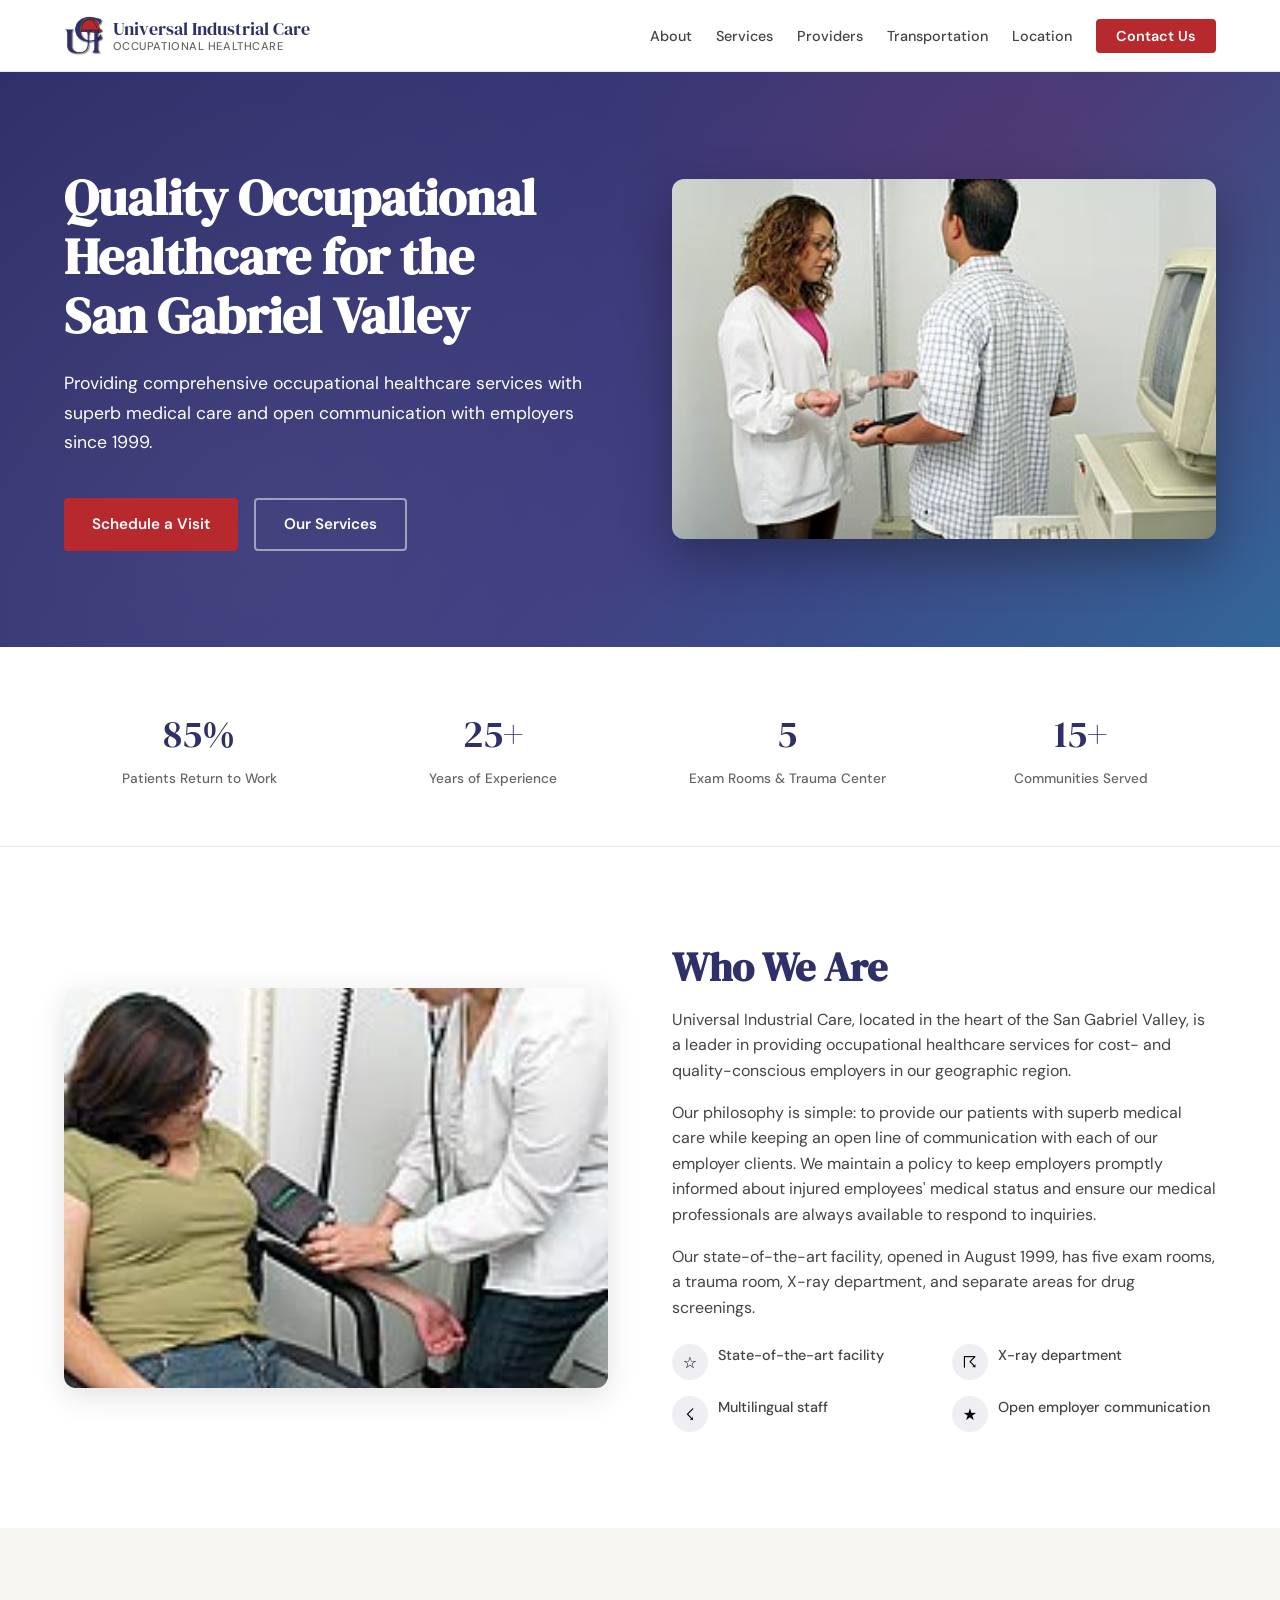
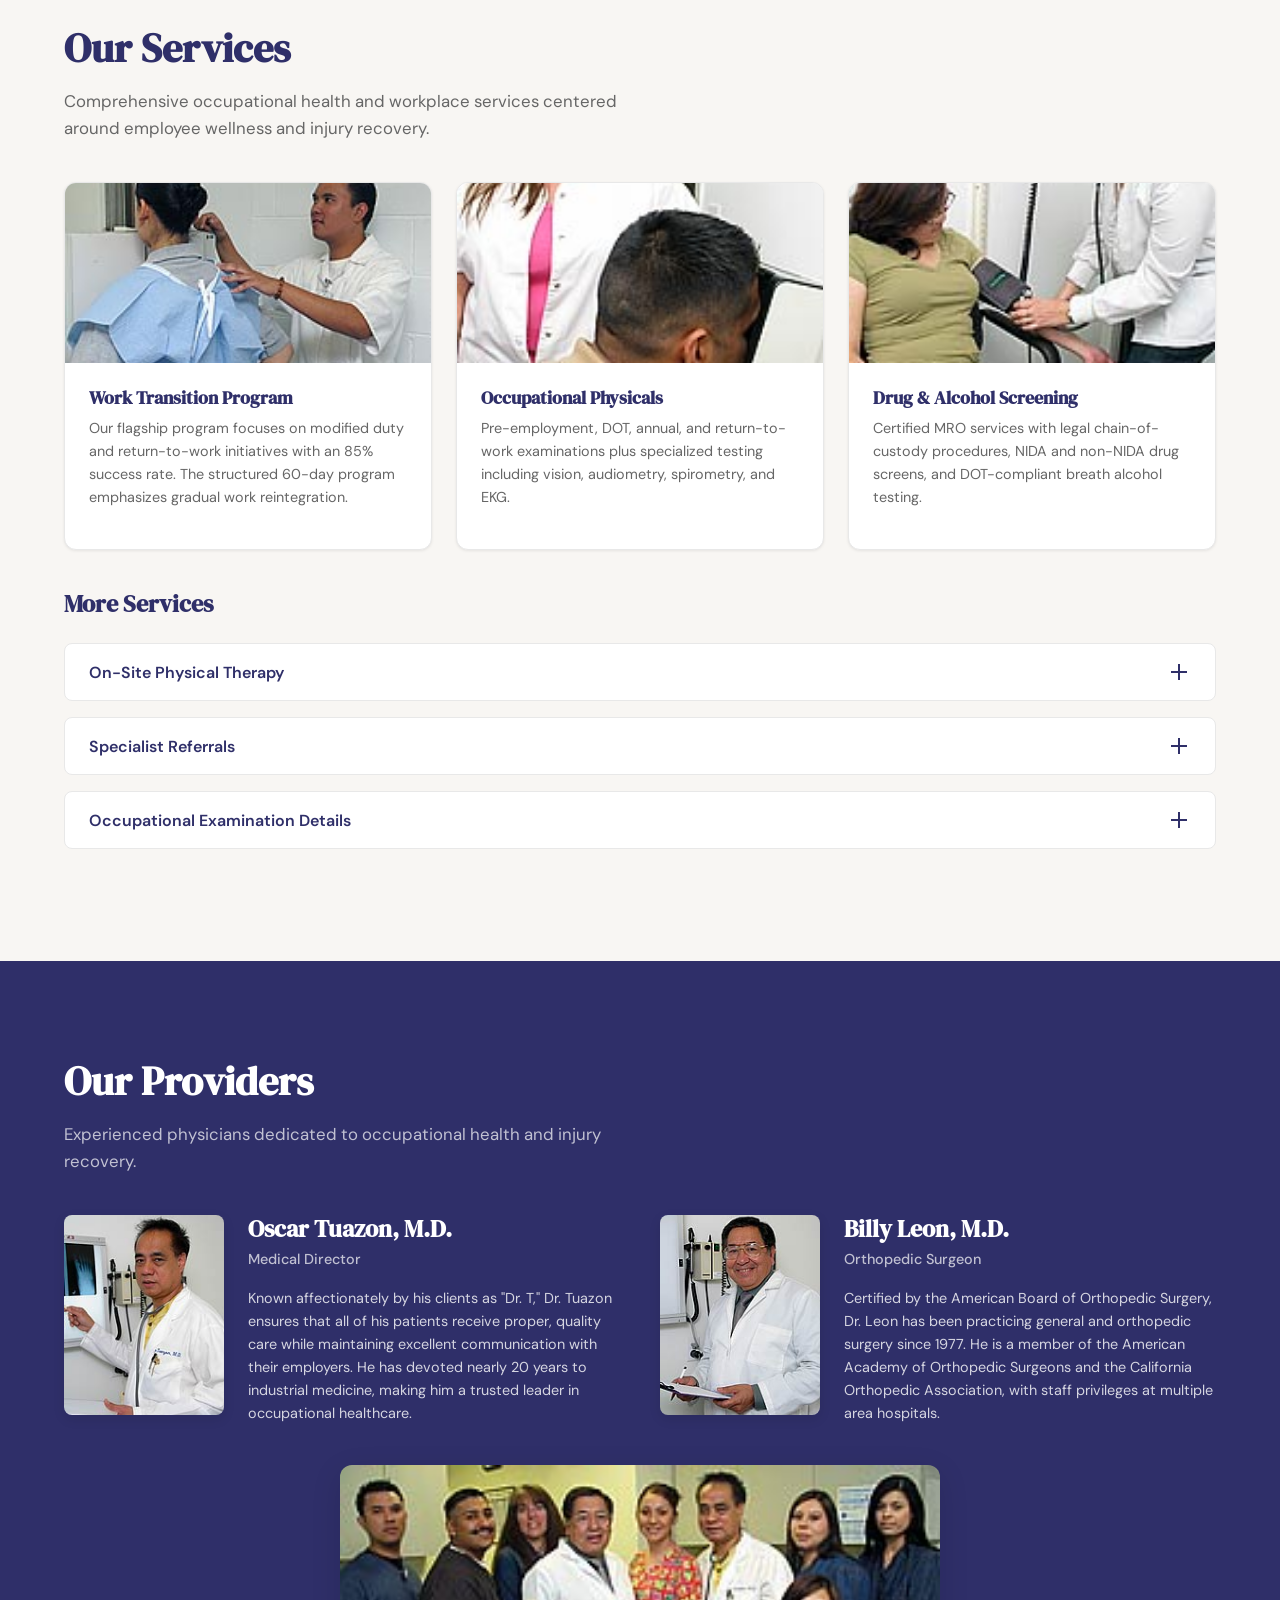
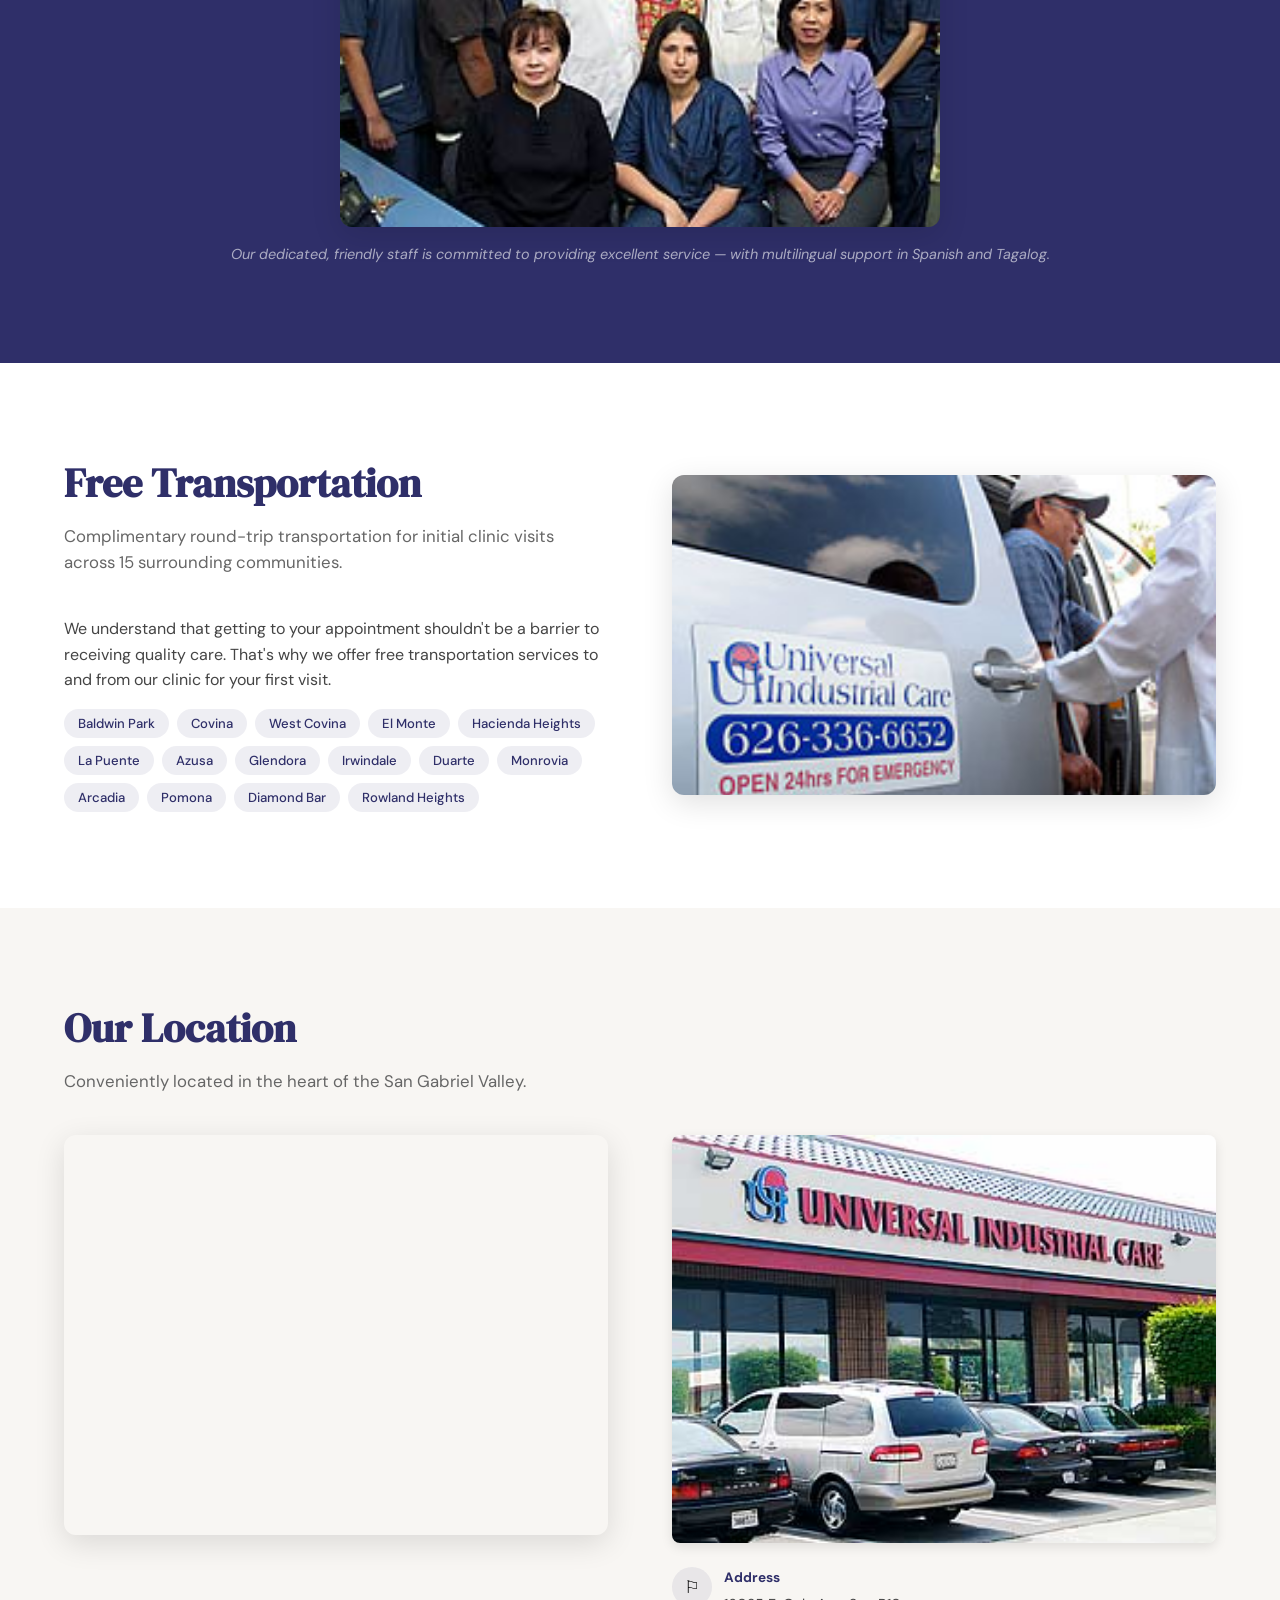
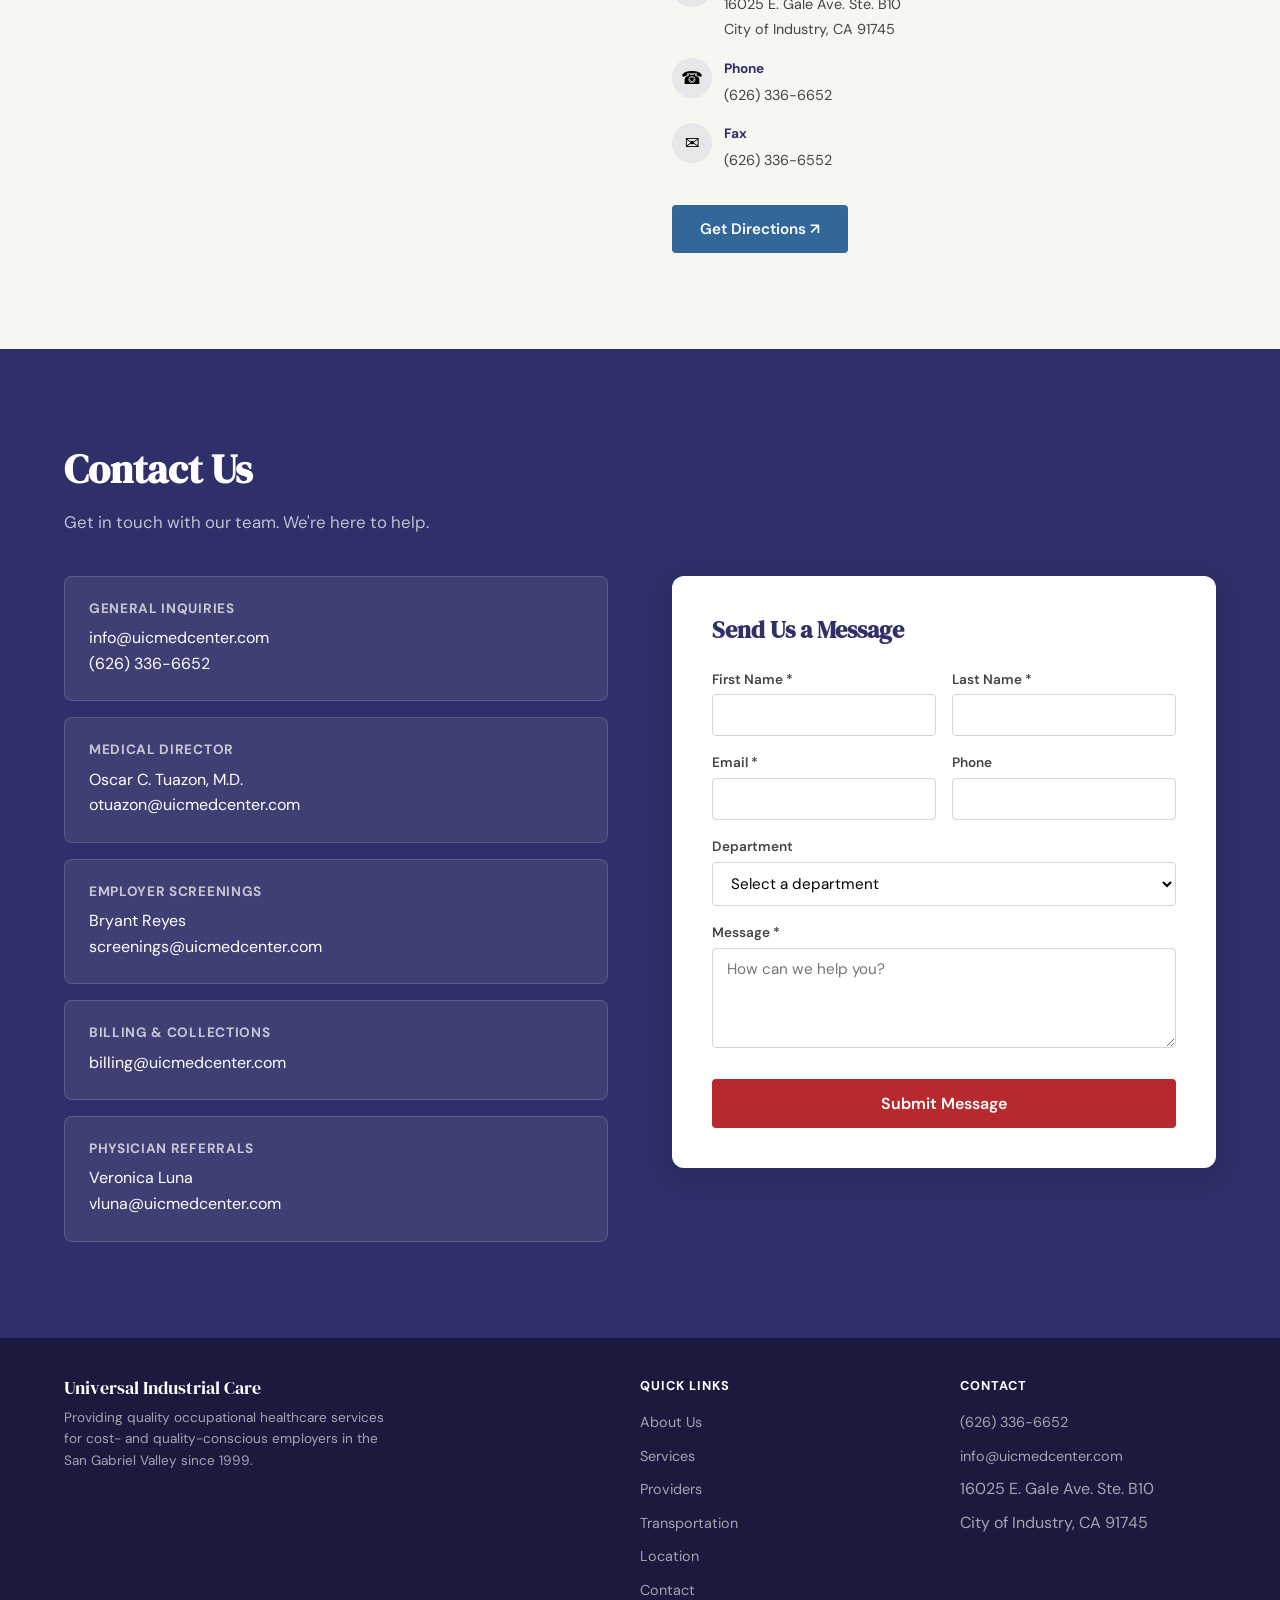
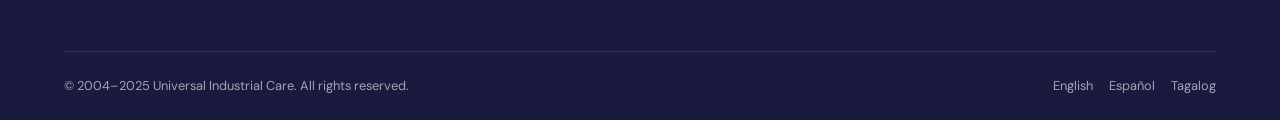
==== commit 4a21ca4d: "image height" ====
--- a/uic_static3/index.html
+++ b/uic_static3/index.html
@@ -776,10 +776,6 @@
         border: 0;
       }
 
-      .location-details {
-        padding: var(--space-md) 0;
-      }
-
       .location-clinic-photo {
         border-radius: var(--radius-md);
         overflow: hidden;
@@ -789,7 +785,6 @@
 
       .location-clinic-photo img {
         width: 100%;
-        height: 220px;
         object-fit: cover;
       }
 
